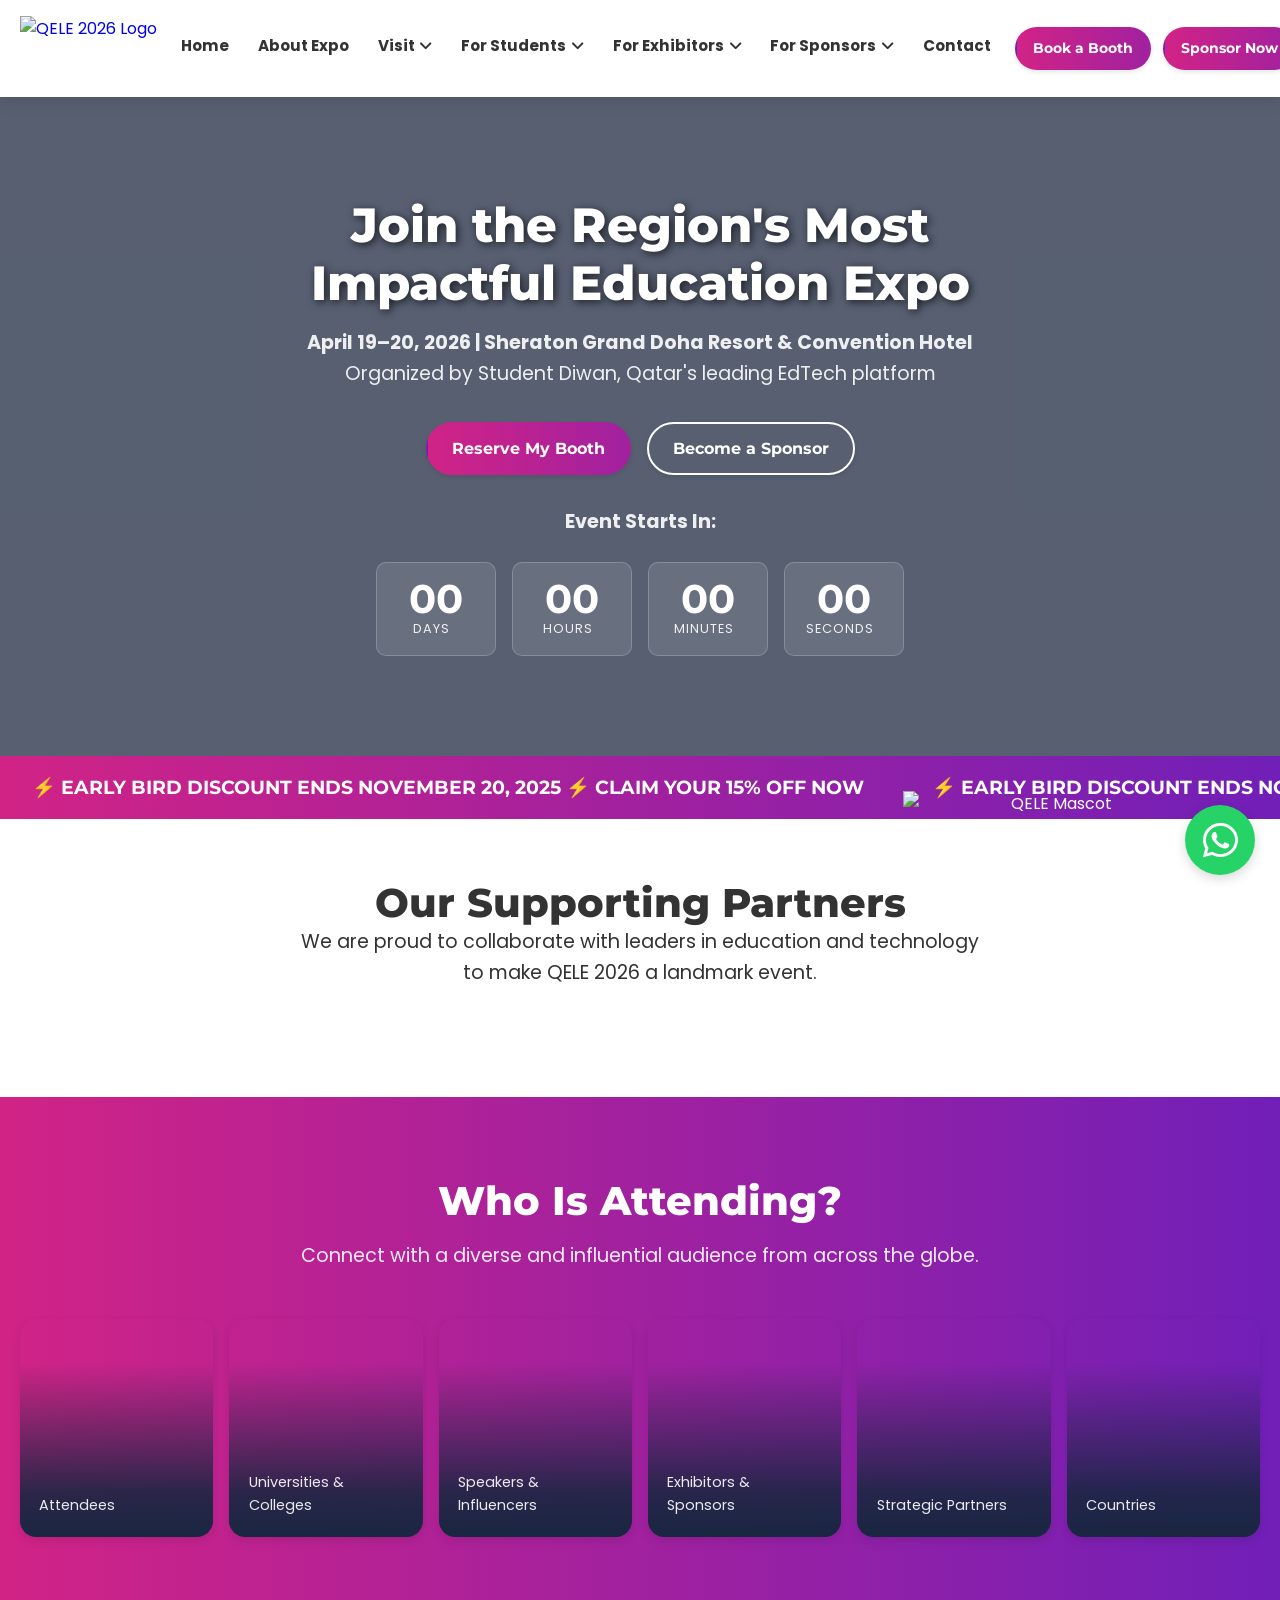
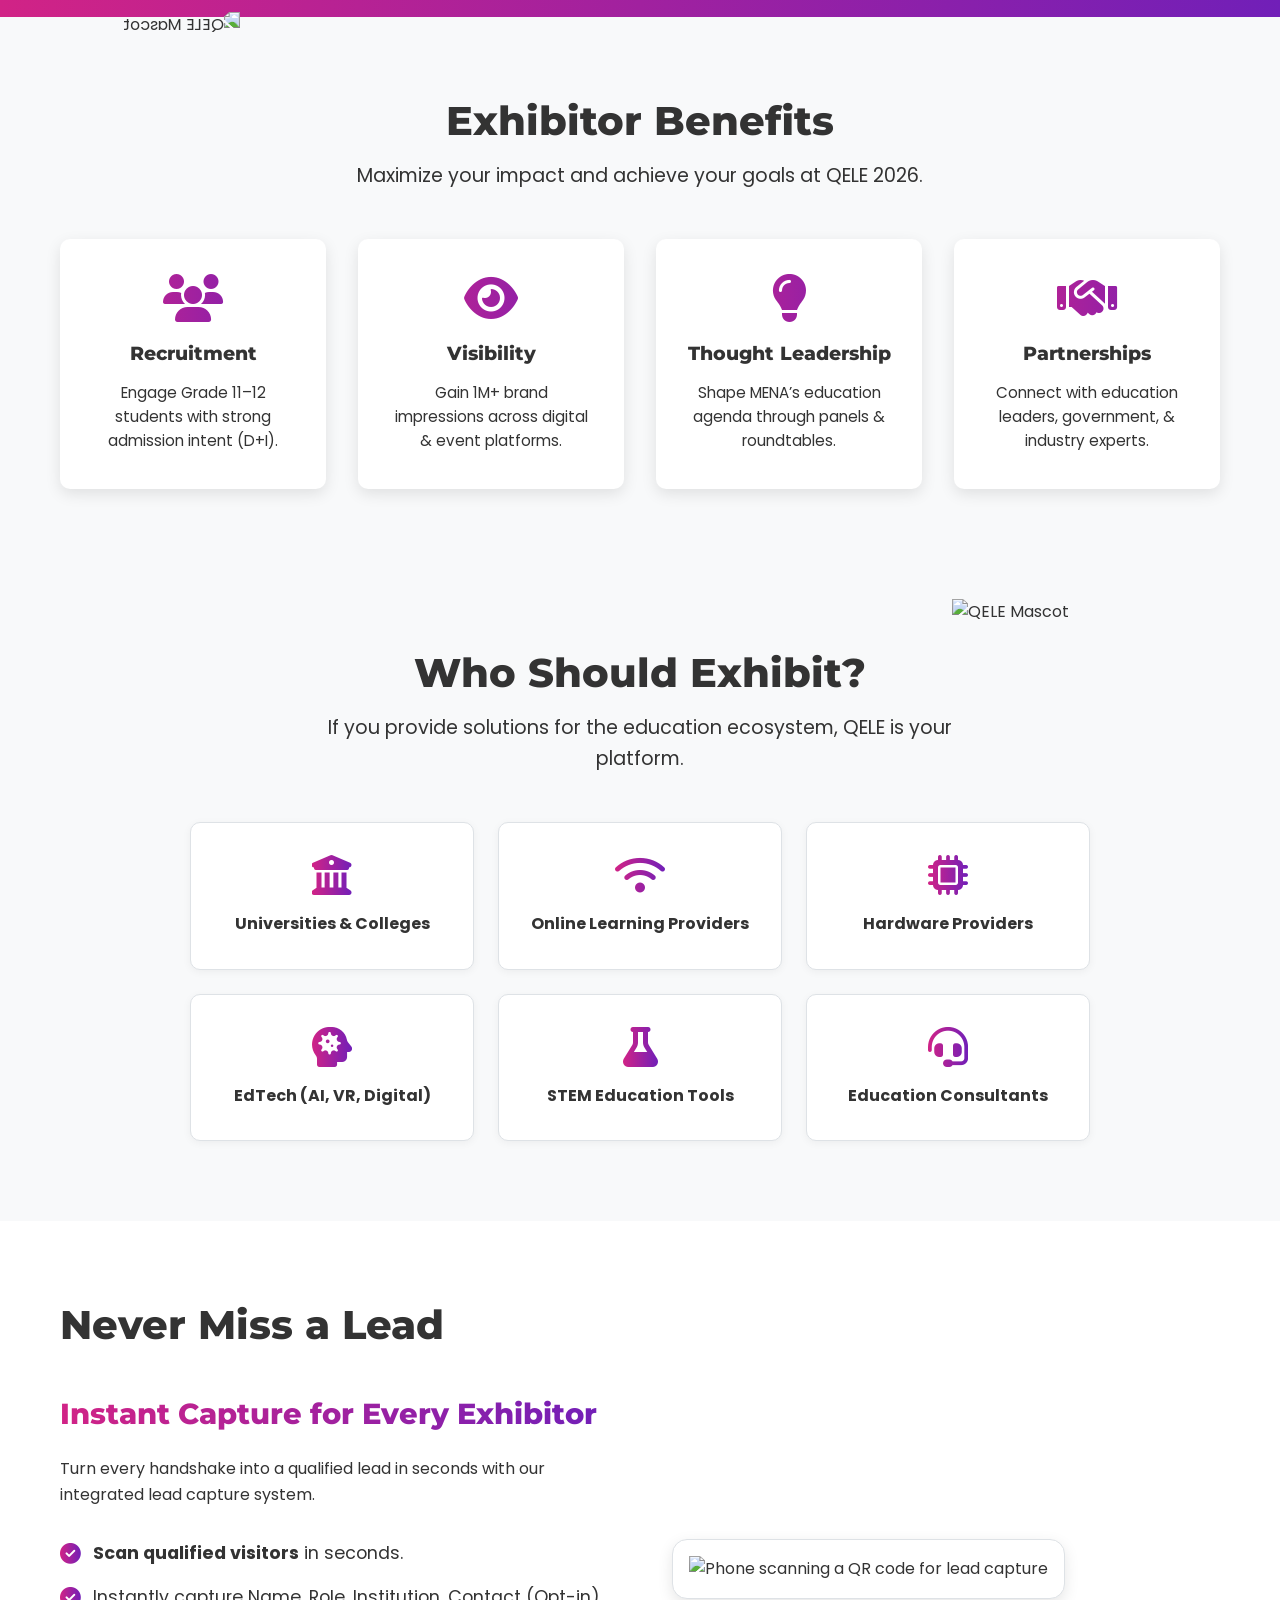
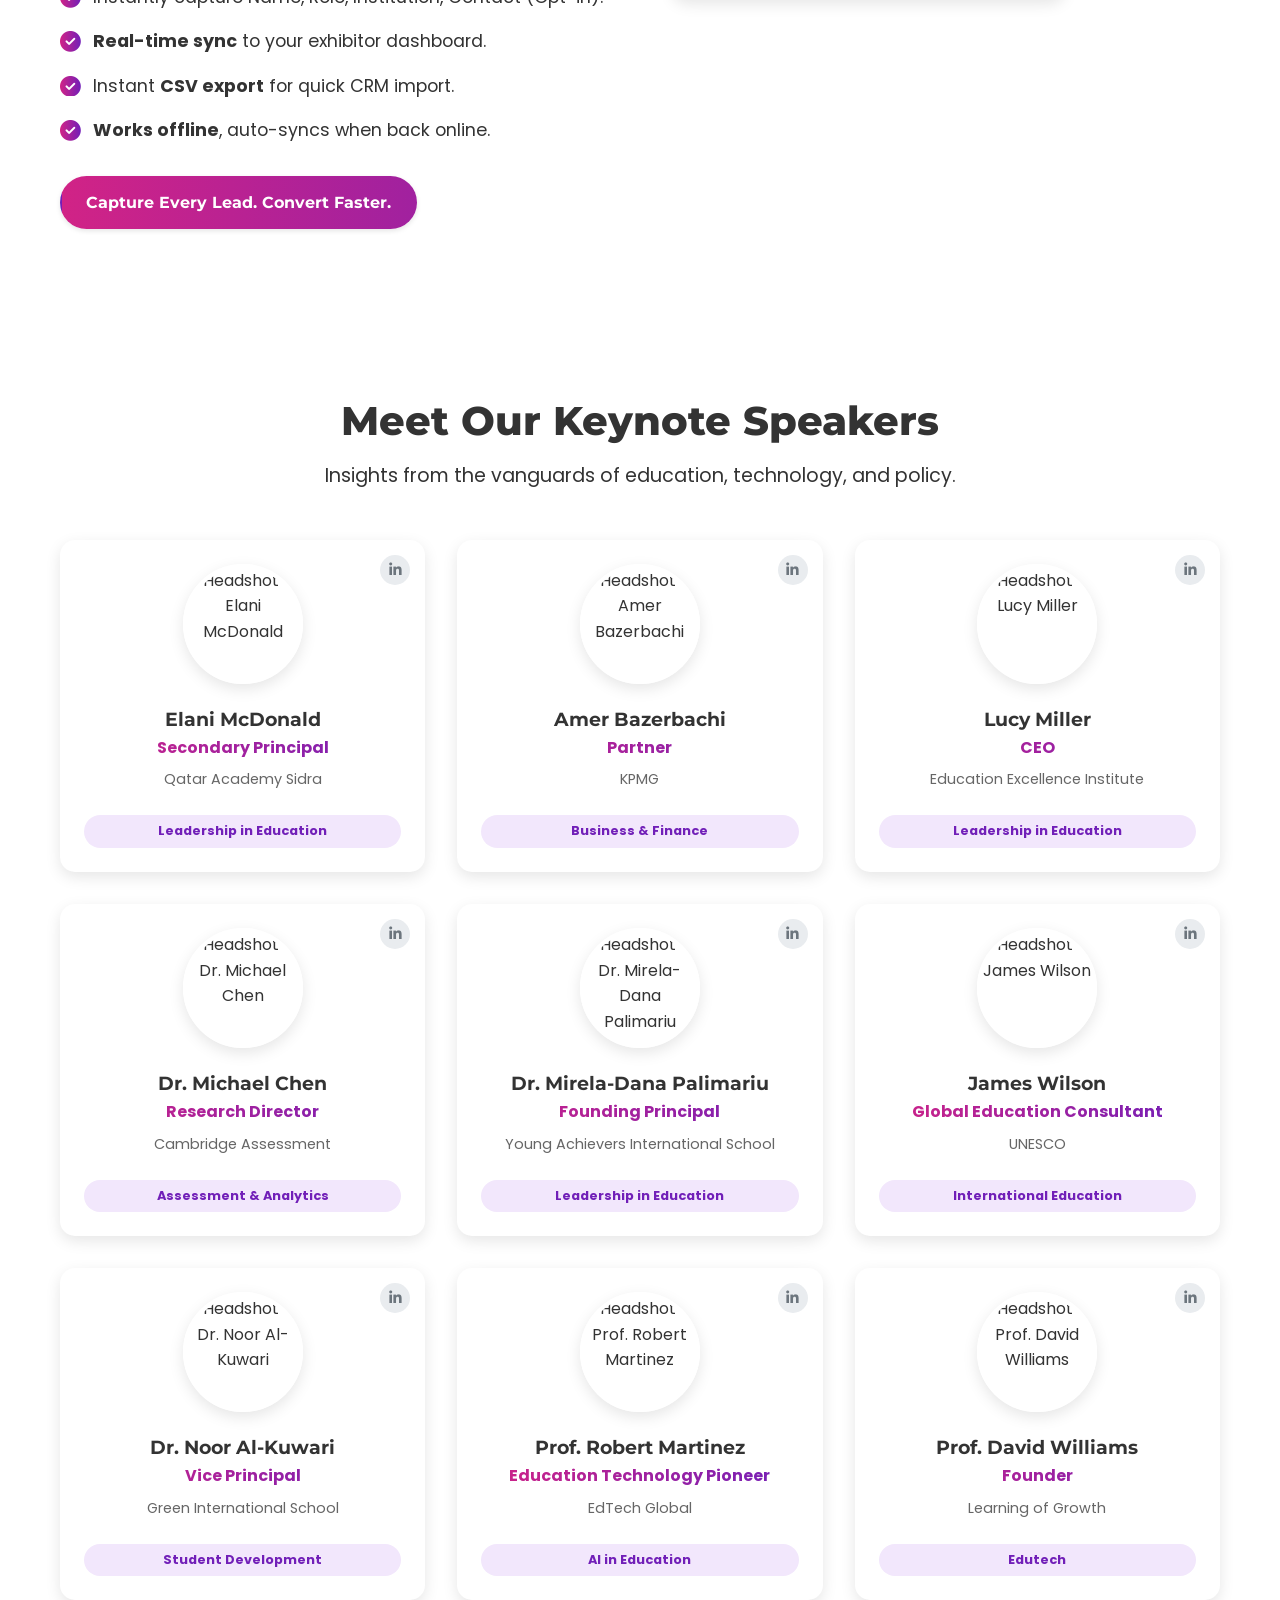
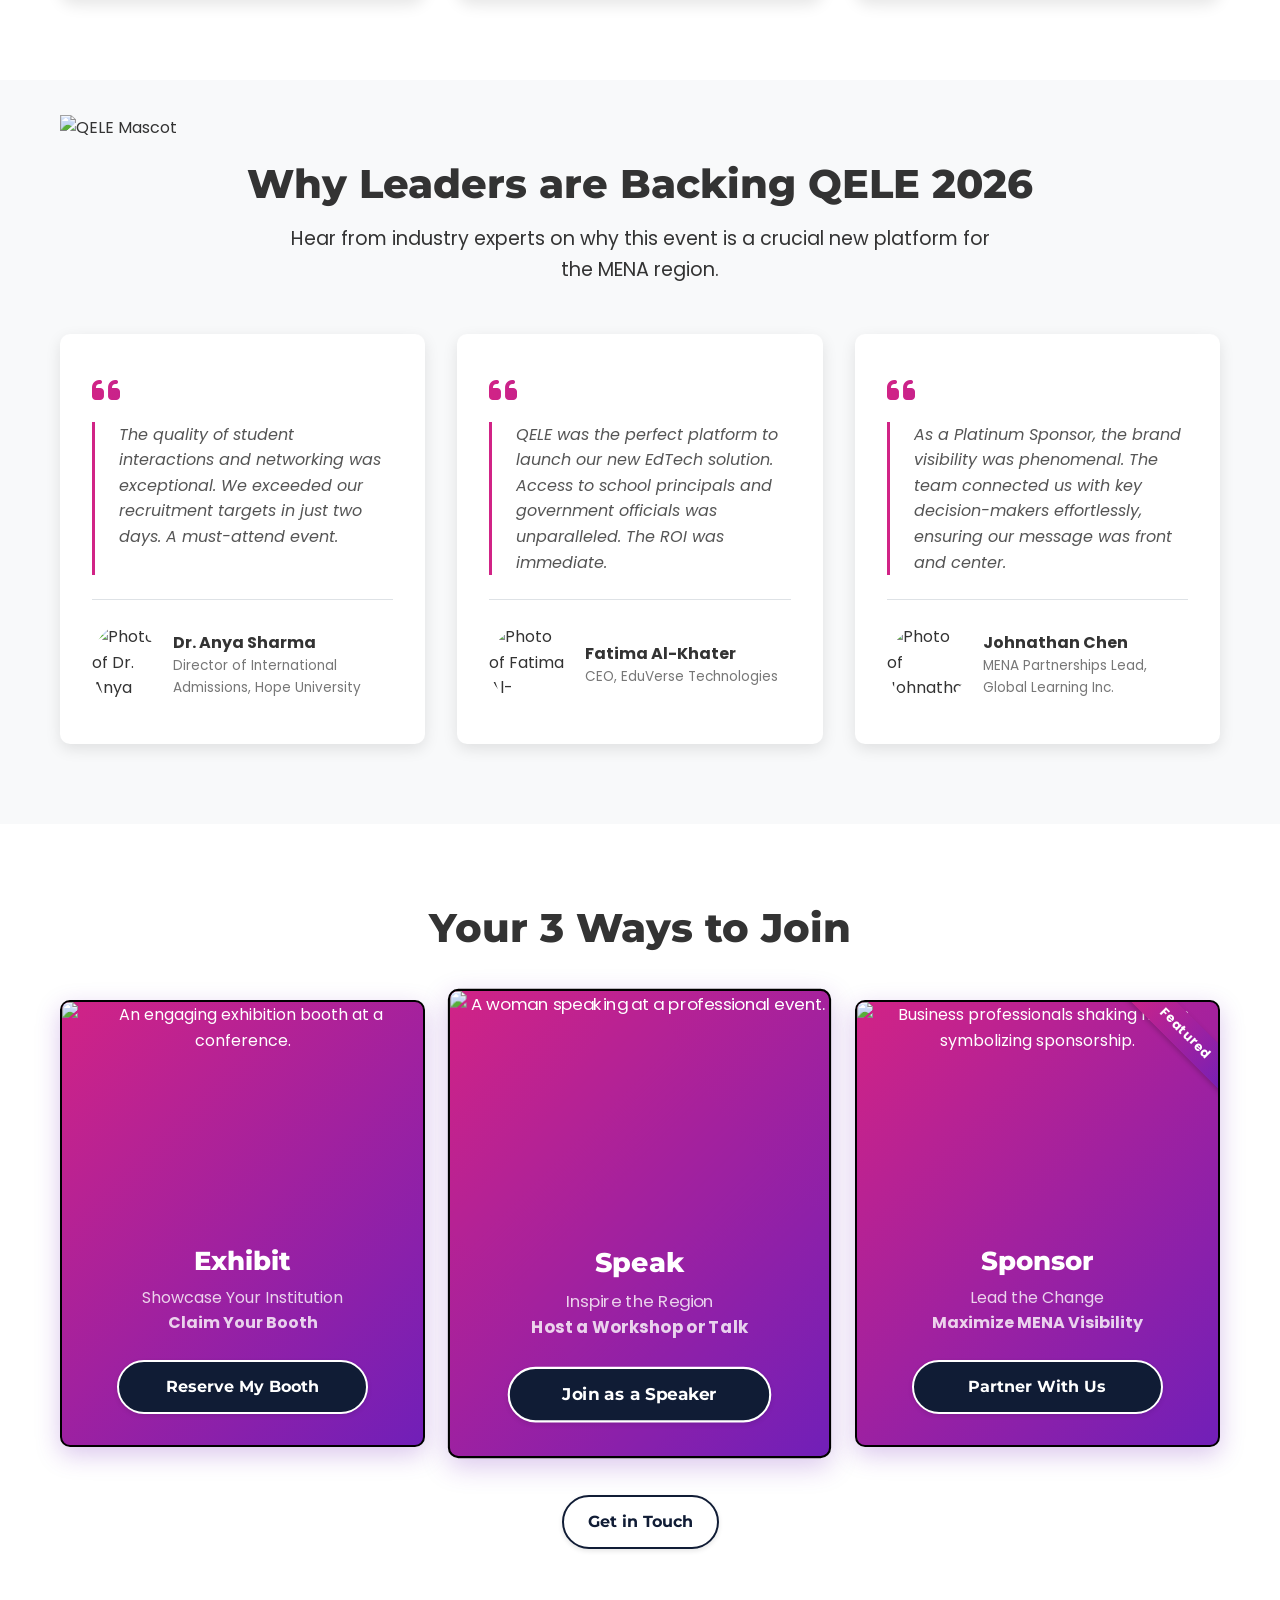
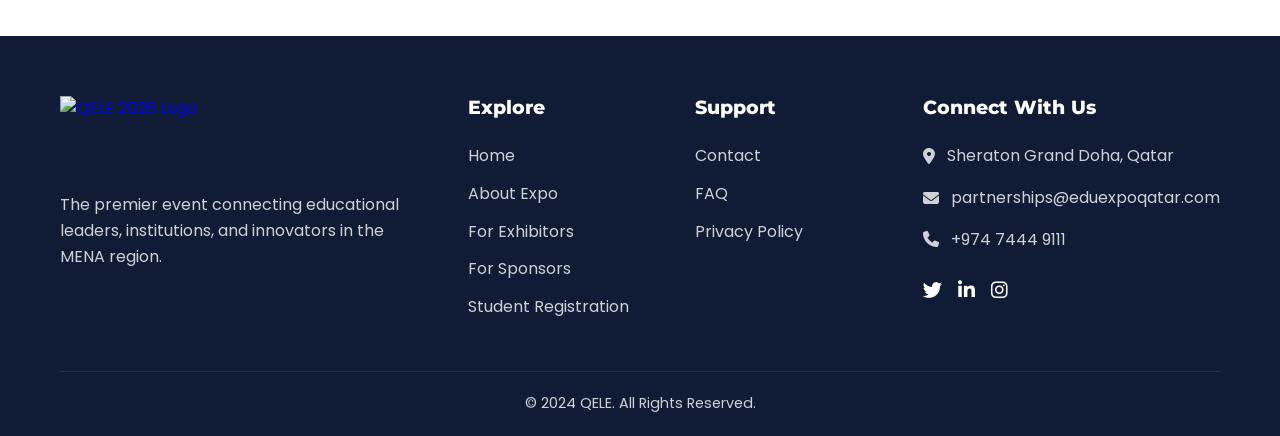
==== index.html @ 3619d7ea "ok" ====
<!DOCTYPE html>
<html lang="en">
<head>
    <meta charset="UTF-8">
    <meta name="viewport" content="width=device-width, initial-scale=1.0">
    <title>QATAR EDUCATION LEADERSHIP EXPO 2026</title>
    <link rel="stylesheet" href="index.css">
    <link rel="preconnect" href="https://fonts.googleapis.com">
    <link rel="preconnect" href="https://fonts.gstatic.com" crossorigin>
    <link href="https://fonts.googleapis.com/css2?family=Montserrat:wght@400;700;800&family=Poppins:wght@400;700&display=swap" rel="stylesheet">
    <link rel="stylesheet" href="https://cdnjs.cloudflare.com/ajax/libs/font-awesome/6.5.2/css/all.min.css">
</head>
<body>

    <header class="main-header" id="main-header">
        <div class="container">
            <a href="index.html" class="logo"><img src="https://res.cloudinary.com/dj3vhocuf/image/upload/v1761210698/logo500x250_i8opbv.png" alt="QELE 2026 Logo"></a>
            <button class="nav-toggle" aria-controls="main-nav" aria-expanded="false" aria-label="Toggle navigation">
                <span class="hamburger-box">
                    <span class="hamburger-inner"></span>
                </span>
            </button>
            <nav id="main-nav">
                 <ul>
                    <li><a href="index.html" class="nav-link">Home</a></li>
                    <li><a href="about.html" class="nav-link">About Expo</a></li>
                    <li class="has-dropdown">
                        <a href="#" class="nav-link">Visit <i class="fas fa-angle-down"></i></a>
                        <ul class="dropdown-menu">
                            <li><a href="why-attend.html">Why Attend</a></li>
                            <li><a href="plan-your-trip.html">Plan Your Trip</a></li>
                            <li><a href="school-group-registration.html">School Group Registration</a></li>
                            <li><a href="workshops.html">Agenda</a></li>
                        </ul>
                    </li>
                    <li class="has-dropdown">
                        <a href="#" class="nav-link">For Students <i class="fas fa-angle-down"></i></a>
                        <ul class="dropdown-menu">
                            <li><a href="student-registration.html">Student Registration</a></li>
                            <li><a href="career-counselling.html">Career Counselling</a></li>
                            <li><a href="qatar-expo-hackathon.html">Hackathon 2026</a></li>
                        </ul>
                    </li>
                    <li class="has-dropdown">
                        <a href="why-exhibit.html" class="nav-link">For Exhibitors <i class="fas fa-angle-down"></i></a>
                         <ul class="dropdown-menu">
                            <li><a href="why-exhibit.html">Why Exhibit</a></li>
                            <li><a href="booth-features.html">Booth Features</a></li>
                             <li><a href="booth-registration.html">Book Your Booth</a></li>
                        </ul>
                    </li>
                    <li class="has-dropdown">
                        <a href="sponsorship-tiers.html" class="nav-link">For Sponsors <i class="fas fa-angle-down"></i></a>
                         <ul class="dropdown-menu">
                            <li><a href="sponsorship-tiers.html">Sponsorship Tiers</a></li>
                            <li><a href="brand-exposure.html">Brand Exposure</a></li>
                            <li><a href="sponsorship-registration.html">Become a Sponsor</a></li>
                        </ul>
                    </li>
                    <li><a href="contact.html" class="nav-link">Contact</a></li>
                </ul>
            </nav>
            <div class="header-ctas">
                <a href="booth-registration.html" class="btn btn-primary btn-sm">Book a Booth</a>
                <a href="sponsorship-registration.html" class="btn btn-primary btn-sm">Sponsor Now</a>
            </div>
        </div>
    </header>

    <main>
        <!-- 1. HERO SECTION -->
        <section id="hero">
            <video autoplay loop muted playsinline id="hero-video" aria-hidden="true">
                <source src="https://videos.pexels.com/video-files/3209828/3209828-hd_1920_1080_25fps.mp4" type="video/mp4">
                Your browser does not support the video tag.
            </video>
            <div class="container hero-content">
                <div class="hero-text">
                    <h1>Join the Region's Most Impactful Education Expo</h1>
                    <p>
                        <strong>April 19–20, 2026 | Sheraton Grand Doha Resort & Convention Hotel</strong>
                        <br>
                        Organized by Student Diwan, Qatar's leading EdTech platform
                    </p>
                    <div class="cta-group">
                        <a href="booth-registration.html" id="hero-cta-booth" class="btn btn-primary">Reserve My Booth</a>
                        <a href="sponsorship-registration.html" id="hero-cta-sponsor" class="btn btn-outline-light">Become a Sponsor</a>
                    </div>
                    <div class="urgency-trigger">
                        <p><strong>Event Starts In:</strong></p>
                    </div>
                     <div id="countdown-timer">
                        <div class="timer-unit">
                            <span id="days">00</span>
                            <p>Days</p>
                        </div>
                        <div class="timer-unit">
                            <span id="hours">00</span>
                            <p>Hours</p>
                        </div>
                        <div class="timer-unit">
                            <span id="minutes">00</span>
                            <p>Minutes</p>
                        </div>
                        <div class="timer-unit">
                            <span id="seconds">00</span>
                            <p>Seconds</p>
                        </div>
                    </div>
                </div>
            </div>
            <img src="https://res.cloudinary.com/dj3vhocuf/image/upload/v1762076632/Untitled_design_-_2025-11-02T150232.925_lhutvk.png" alt="QELE Mascot" class="hero-mascot">
        </section>
        
        <!-- Scrolling Banner -->
        <div class="scrolling-banner">
            <div class="scrolling-text">
                <span>⚡️ EARLY BIRD DISCOUNT ENDS NOVEMBER 20, 2025 ⚡️ CLAIM YOUR 15% OFF NOW</span>
                <span>⚡️ EARLY BIRD DISCOUNT ENDS NOVEMBER 20, 2025 ⚡️ CLAIM YOUR 15% OFF NOW</span>
            </div>
        </div>

        <!-- NEW: PARTNERS SECTION -->
        <section id="home-partners">
             <div class="container">
                <h2>Our Supporting Partners</h2>
                <p class="subtitle">We are proud to collaborate with leaders in education and technology to make QELE 2026 a landmark event.</p>
                <div class="logo-grid" id="home-partners-grid">
                    <!-- Partner logos will be injected here by JS -->
                </div>
            </div>
        </section>

        <!-- 5. WHO IS ATTENDING / IMPACT STATS -->
        <section id="who-is-attending">
            <div class="container">
                 <h2>Who Is Attending?</h2>
                 <p class="subtitle">Connect with a diverse and influential audience from across the globe.</p>
                 <div class="impact-grid">
                    <div class="impact-card" style="background-image: url('https://videocdn.cdnpk.net/videos/5f8beff3-1cb8-55fb-bca5-a19842ee5732/horizontal/thumbnails/large.jpg?semt=ais_hybrid&item_id=5975490&w=740&q=80');">
                        <p class="impact-number" data-target="4000">4,000+</p>
                        <p class="impact-label">Attendees</p>
                    </div>
                    <div class="impact-card" style="background-image: url('https://media.istockphoto.com/id/1456749194/photo/college-students-arriving-for-night-school.jpg?s=612x612&w=0&k=20&c=qz7RMdg4cgioWYuKIQ0r4iZ7itIbTrhORTcr-y0K2Rk=');">
                        <p class="impact-number" data-target="80">80+</p>
                        <p class="impact-label">Universities & Colleges</p>
                    </div>
                    <div class="impact-card" style="background-image: url('https://t4.ftcdn.net/jpg/07/24/89/93/360_F_724899349_I8rQyUg2oNXxVoW9JfJCbvQugfgq6oNT.jpg');">
                        <p class="impact-number" data-target="120">120+</p>
                        <p class="impact-label">Speakers & Influencers</p>
                    </div>
                    <div class="impact-card" style="background-image: url('https://res.cloudinary.com/dj3vhocuf/image/upload/v1762202914/Gemini_Generated_Image_4lqjb4lqjb4lqjb4_nbsngr.png');">
                        <p class="impact-number" data-target="80">80+</p>
                        <p class="impact-label">Exhibitors & Sponsors</p>
                    </div>
                    <div class="impact-card" style="background-image: url('https://t4.ftcdn.net/jpg/17/42/81/93/360_F_1742819312_E5rAj7h7egH6287jx6LVGMHiQYmiZzWX.jpg');">
                        <p class="impact-number" data-target="50">20+</p>
                        <p class="impact-label">Strategic Partners</p>
                    </div>
                    <div class="impact-card" style="background-image: url('https://res.cloudinary.com/dj3vhocuf/image/upload/v1762204839/ChatGPT_Image_Nov_4_2025_02_50_20_AM_tvqb7k.png');">
                        <p class="impact-number" data-target="60">60+</p>
                        <p class="impact-label">Countries</p>
                    </div>
                 </div>
            </div>
        </section>

        <!-- EXHIBITOR BENEFITS SECTION (NEW) -->
        <section id="exhibitor-benefits" class="bg-surface section-angled-top">
            <div class="container">
                <img src="https://res.cloudinary.com/dj3vhocuf/image/upload/v1762076630/owl-vr_mev0of.png" alt="QELE Mascot" class="benefits-mascot">
                 <h2>Exhibitor Benefits</h2>
                 <p class="subtitle">Maximize your impact and achieve your goals at QELE 2026.</p>
                 <div class="benefits-grid">
                    <div class="benefit-card">
                        <i class="fas fa-users"></i>
                        <h3>Recruitment</h3>
                        <p>Engage Grade 11–12 students with strong admission intent (D+I).</p>
                    </div>
                     <div class="benefit-card">
                        <i class="fas fa-eye"></i>
                        <h3>Visibility</h3>
                        <p>Gain 1M+ brand impressions across digital & event platforms.</p>
                    </div>
                     <div class="benefit-card">
                        <i class="fas fa-lightbulb"></i>
                        <h3>Thought Leadership</h3>
                        <p>Shape MENA’s education agenda through panels & roundtables.</p>
                    </div>
                     <div class="benefit-card">
                        <i class="fas fa-handshake"></i>
                        <h3>Partnerships</h3>
                        <p>Connect with education leaders, government, & industry experts.</p>
                    </div>
                 </div>
            </div>
        </section>

        <!-- WHO SHOULD EXHIBIT SECTION (NEW) -->
        <section id="who-should-exhibit" class="bg-surface">
            <div class="container">
                <h2>Who Should Exhibit?</h2>
                <p class="subtitle">If you provide solutions for the education ecosystem, QELE is your platform.</p>
                <img src="https://res.cloudinary.com/dj3vhocuf/image/upload/v1762076631/owl-experience_wn76zs.png" alt="QELE Mascot" class="exhibit-mascot">
                <div class="exhibitor-types-grid">
                    <div class="exhibitor-type-card">
                        <i class="fas fa-university"></i>
                        <p>Universities & Colleges</p>
                    </div>
                    <div class="exhibitor-type-card">
                        <i class="fas fa-wifi"></i>
                        <p>Online Learning Providers</p>
                    </div>
                    <div class="exhibitor-type-card">
                        <i class="fas fa-microchip"></i>
                        <p>Hardware Providers</p>
                    </div>
                    <div class="exhibitor-type-card">
                        <i class="fas fa-head-side-virus"></i>
                        <p>EdTech (AI, VR, Digital)</p>
                    </div>
                    <div class="exhibitor-type-card">
                        <i class="fas fa-flask"></i>
                        <p>STEM Education Tools</p>
                    </div>
                    <div class="exhibitor-type-card">
                        <i class="fas fa-headset"></i>
                        <p>Education Consultants</p>
                    </div>
                </div>
            </div>
        </section>

        <!-- NEVER MISS A LEAD SECTION (NEW) -->
        <section id="lead-capture">
            <div class="container">
                <div class="lead-capture-grid">
                    <div class="lead-capture-text">
                        <h2>Never Miss a Lead</h2>
                        <h3>Instant Capture for Every Exhibitor</h3>
                        <p>Turn every handshake into a qualified lead in seconds with our integrated lead capture system.</p>
                        <ul class="lead-capture-features">
                            <li><i class="fas fa-check-circle"></i><span><strong>Scan qualified visitors</strong> in seconds.</span></li>
                            <li><i class="fas fa-check-circle"></i><span>Instantly capture Name, Role, Institution, Contact (Opt-in).</span></li>
                            <li><i class="fas fa-check-circle"></i><span><strong>Real-time sync</strong> to your exhibitor dashboard.</span></li>
                            <li><i class="fas fa-check-circle"></i><span>Instant <strong>CSV export</strong> for quick CRM import.</span></li>
                            <li><i class="fas fa-check-circle"></i><span><strong>Works offline</strong>, auto-syncs when back online.</span></li>
                        </ul>
                        <a href="booth-registration.html" class="btn btn-primary">Capture Every Lead. Convert Faster.</a>
                    </div>
                    <div class="lead-capture-image">
                        <img src="https://cdn0030.qrcodechimp.com/blog/wp-content/uploads/2025/05/Badge-scanning.png" alt="Phone scanning a QR code for lead capture">
                    </div>
                </div>
            </div>
        </section>

        <!-- KEYNOTE SPEAKERS SECTION -->
        <section id="keynote-speakers">
            <div class="container">
                <h2>Meet Our Keynote Speakers</h2>
                <p class="subtitle">Insights from the vanguards of education, technology, and policy.</p>
                <div class="speakers-grid">
                    <!-- Speaker 1 -->
                    <div class="speaker-card">
                        <a href="https://www.linkedin.com/in/elani-mcdonald-59b22a29/" class="speaker-linkedin" aria-label="Elani McDonald's LinkedIn profile" target="_blank"><i class="fab fa-linkedin-in"></i></a>
                        <img src="https://res.cloudinary.com/dj3vhocuf/image/upload/v1761476344/Untitled_design_-_2025-10-26T162827.845_xws5xw.png" alt="Headshot of Elani McDonald" class="speaker-photo">
                        <div class="speaker-info">
                            <h4>Elani McDonald</h4>
                            <p class="speaker-title">Secondary Principal</p>
                            <p class="speaker-org">Qatar Academy Sidra</p>
                        </div>
                        <span class="speaker-tag">Leadership in Education</span>
                    </div>
                    <!-- Speaker 2 -->
                    <div class="speaker-card">
                        <a href="https://www.linkedin.com/in/amer-bazerbachi/" class="speaker-linkedin" aria-label="Amer Bazerbachi's LinkedIn profile" target="_blank"><i class="fab fa-linkedin-in"></i></a>
                        <img src="https://res.cloudinary.com/dj3vhocuf/image/upload/v1761477009/Untitled_design_-_2025-10-26T163955.545_ufmkhs.png" alt="Headshot of Amer Bazerbachi" class="speaker-photo">
                        <div class="speaker-info">
                            <h4>Amer Bazerbachi</h4>
                            <p class="speaker-title">Partner</p>
                            <p class="speaker-org">KPMG</p>
                        </div>
                        <span class="speaker-tag">Business & Finance</span>
                    </div>
                    <!-- Speaker 3 -->
                    <div class="speaker-card">
                        <a href="#" class="speaker-linkedin" aria-label="Lucy Miller's LinkedIn profile" target="_blank"><i class="fab fa-linkedin-in"></i></a>
                        <img src="https://images.pexels.com/photos/1181690/pexels-photo-1181690.jpeg?auto=compress&cs=tinysrgb&w=300" alt="Headshot of Lucy Miller" class="speaker-photo">
                        <div class="speaker-info">
                            <h4>Lucy Miller</h4>
                            <p class="speaker-title">CEO</p>
                            <p class="speaker-org">Education Excellence Institute</p>
                        </div>
                        <span class="speaker-tag">Leadership in Education</span>
                    </div>
                    <!-- Speaker 4 -->
                    <div class="speaker-card">
                        <a href="#" class="speaker-linkedin" aria-label="Dr. Michael Chen's LinkedIn profile" target="_blank"><i class="fab fa-linkedin-in"></i></a>
                        <img src="https://images.pexels.com/photos/2379004/pexels-photo-2379004.jpeg?auto=compress&cs=tinysrgb&w=300" alt="Headshot of Dr. Michael Chen" class="speaker-photo">
                        <div class="speaker-info">
                            <h4>Dr. Michael Chen</h4>
                            <p class="speaker-title">Research Director</p>
                            <p class="speaker-org">Cambridge Assessment</p>
                        </div>
                        <span class="speaker-tag">Assessment & Analytics</span>
                    </div>
                    <!-- Speaker 5 -->
                    <div class="speaker-card">
                        <a href="https://www.linkedin.com/in/dr-mirela-dana-palimariu-phd-86132b4a/" class="speaker-linkedin" aria-label="Dr. Mirela-Dana Palimariu's LinkedIn profile" target="_blank"><i class="fab fa-linkedin-in"></i></a>
                        <img src="https://res.cloudinary.com/dj3vhocuf/image/upload/v1761476343/Untitled_design_-_2025-10-26T162847.853_geyb8t.png" alt="Headshot of Dr. Mirela-Dana Palimariu" class="speaker-photo">
                        <div class="speaker-info">
                            <h4>Dr. Mirela-Dana Palimariu</h4>
                            <p class="speaker-title">Founding Principal</p>
                            <p class="speaker-org">Young Achievers International School</p>
                        </div>
                        <span class="speaker-tag">Leadership in Education</span>
                    </div>
                    <!-- Speaker 6 -->
                    <div class="speaker-card">
                        <a href="#" class="speaker-linkedin" aria-label="James Wilson's LinkedIn profile" target="_blank"><i class="fab fa-linkedin-in"></i></a>
                        <img src="https://images.pexels.com/photos/91227/pexels-photo-91227.jpeg?auto=compress&cs=tinysrgb&w=300" alt="Headshot of James Wilson" class="speaker-photo">
                        <div class="speaker-info">
                            <h4>James Wilson</h4>
                            <p class="speaker-title">Global Education Consultant</p>
                            <p class="speaker-org">UNESCO</p>
                        </div>
                        <span class="speaker-tag">International Education</span>
                    </div>
                    <!-- Speaker 7 -->
                    <div class="speaker-card">
                        <a href="#" class="speaker-linkedin" aria-label="Dr. Noor Al-Kuwari's LinkedIn profile" target="_blank"><i class="fab fa-linkedin-in"></i></a>
                        <img src="https://images.pexels.com/photos/1181686/pexels-photo-1181686.jpeg?auto=compress&cs=tinysrgb&w=300" alt="Headshot of Dr. Noor Al-Kuwari" class="speaker-photo">
                        <div class="speaker-info">
                            <h4>Dr. Noor Al-Kuwari</h4>
                            <p class="speaker-title">Vice Principal</p>
                            <p class="speaker-org">Green International School</p>
                        </div>
                        <span class="speaker-tag">Student Development</span>
                    </div>
                    <!-- Speaker 8 -->
                    <div class="speaker-card">
                        <a href="#" class="speaker-linkedin" aria-label="Prof. Robert Martinez's LinkedIn profile" target="_blank"><i class="fab fa-linkedin-in"></i></a>
                        <img src="https://res.cloudinary.com/dj3vhocuf/image/upload/v1761482787/Untitled_design_-_2025-10-26T181620.790_shapre.png" alt="Headshot of Prof. Robert Martinez" class="speaker-photo">
                        <div class="speaker-info">
                            <h4>Prof. Robert Martinez</h4>
                            <p class="speaker-title">Education Technology Pioneer</p>
                            <p class="speaker-org">EdTech Global</p>
                        </div>
                        <span class="speaker-tag">AI in Education</span>
                    </div>
                    <!-- Speaker 9 -->
                    <div class="speaker-card">
                        <a href="#" class="speaker-linkedin" aria-label="Prof. David Williams's LinkedIn profile" target="_blank"><i class="fab fa-linkedin-in"></i></a>
                        <img src="https://images.pexels.com/photos/220453/pexels-photo-220453.jpeg?auto=compress&cs=tinysrgb&w=300" alt="Headshot of Prof. David Williams" class="speaker-photo">
                        <div class="speaker-info">
                            <h4>Prof. David Williams</h4>
                            <p class="speaker-title">Founder</p>
                            <p class="speaker-org">Learning of Growth</p>
                        </div>
                        <span class="speaker-tag">Edutech</span>
                    </div>
                </div>
            </div>
        </section>
        
        <!-- 7. TESTIMONIALS -->
        <section id="testimonials" class="bg-surface">
            <div class="container">
                <img src="https://res.cloudinary.com/dj3vhocuf/image/upload/v1762076631/owl-tech.2_qxwqmx.png" alt="QELE Mascot" class="testimonials-mascot">
                <h2>Why Leaders are Backing QELE 2026</h2>
                <p class="subtitle">Hear from industry experts on why this event is a crucial new platform for the MENA region.</p>
                <div class="testimonials-grid">
                    <div class="testimonial-card">
                        <i class="fas fa-quote-left"></i>
                        <blockquote>The quality of student interactions and networking was exceptional. We exceeded our recruitment targets in just two days. A must-attend event.</blockquote>
                        <div class="testimonial-author">
                            <img src="https://res.cloudinary.com/dj3vhocuf/image/upload/v1761483428/Untitled_design_-_2025-10-26T182537.107_wd59hw.png" alt="Photo of Dr. Anya Sharma.">
                            <div>
                                <strong>Dr. Anya Sharma</strong>
                                <span>Director of International Admissions, Hope University</span>
                            </div>
                        </div>
                    </div>
                     <div class="testimonial-card">
                        <i class="fas fa-quote-left"></i>
                        <blockquote>QELE was the perfect platform to launch our new EdTech solution. Access to school principals and government officials was unparalleled. The ROI was immediate.</blockquote>
                        <div class="testimonial-author">
                            <img src="https://res.cloudinary.com/dj3vhocuf/image/upload/v1761480348/Untitled_design_-_2025-10-26T173334.694_svfkm0.png" alt="Photo of Fatima Al-Khater.">
                            <div>
                                <strong>Fatima Al-Khater</strong>
                                <span>CEO, EduVerse Technologies</span>
                            </div>
                        </div>
                    </div>
                     <div class="testimonial-card">
                        <i class="fas fa-quote-left"></i>
                        <blockquote>As a Platinum Sponsor, the brand visibility was phenomenal. The team connected us with key decision-makers effortlessly, ensuring our message was front and center.</blockquote>
                        <div class="testimonial-author">
                            <img src="https://res.cloudinary.com/dj3vhocuf/image/upload/v1761482517/Untitled_design_-_2025-10-26T180850.122_oexvwa.png" alt="Photo of Johnathan Chen.">
                            <div>
                                <strong>Johnathan Chen</strong>
                                <span>MENA Partnerships Lead, Global Learning Inc.</span>
                            </div>
                        </div>
                    </div>
                </div>
            </div>
        </section>

        <!-- 10. THREE WAYS TO JOIN -->
        <section id="three-ways-to-join">
            <div class="container">
                <h2>Your 3 Ways to Join</h2>
                <div class="ways-to-join-grid">
                    <!-- Card 1: Exhibit -->
                    <div class="way-card way-card--sponsor">
                        <img src="https://t3.ftcdn.net/jpg/07/25/63/04/360_F_725630470_h0O1vqcxYI69UaYYy3rbiSOcTUI1K3FA.jpg" alt="An engaging exhibition booth at a conference.">
                        <div class="way-card-content">
                            <h3>Exhibit</h3>
                            <p>Showcase Your Institution<br><strong>Claim Your Booth</strong></p>
                            <div class="way-card-cta">
                                <a href="booth-registration.html" class="btn btn-outline-light">Reserve My Booth</a>
                            </div>
                        </div>
                    </div>
                    <!-- Card 2: Speak (Highlighted) -->
                    <div class="way-card way-card--speak way-card--sponsor">
                        <img src="https://www.shutterstock.com/shutterstock/videos/3501871025/thumb/12.jpg?ip=x480" alt="A woman speaking at a professional event.">
                        <div class="way-card-content">
                            <h3>Speak</h3>
                            <p>Inspire the Region<br><strong>Host a Workshop or Talk</strong></p>
                             <div class="way-card-cta">
                                <a href="speaker-registration.html" class="btn btn-outline-light">Join as a Speaker</a>
                            </div>
                        </div>
                    </div>
                    <!-- Card 3: Sponsor (Premium) -->
                    <div class="way-card way-card--sponsor">
                        <div class="way-card-badge">Featured</div>
                        <img src="https://res.cloudinary.com/dj3vhocuf/image/upload/v1761388536/Gemini_Generated_Image_kj51j7kj51j7kj51_w44mge.png" alt="Business professionals shaking hands, symbolizing sponsorship.">
                        <div class="way-card-content">
                            <h3>Sponsor</h3>
                            <p>Lead the Change<br><strong>Maximize MENA Visibility</strong></p>
                             <div class="way-card-cta">
                                <a href="sponsorship-registration.html" class="btn btn-primary">Partner With Us</a>
                            </div>
                        </div>
                    </div>
                </div>
                 <div class="section-cta">
                    <a href="contact.html" class="btn btn-outline-dark">Get in Touch</a>
                </div>
            </div>
        </section>
    </main>
    
    <footer class="main-footer">
        <div class="container">
            <div class="footer-grid">
                <div class="footer-col">
                    <a href="index.html" class="logo"><img src="https://res.cloudinary.com/dj3vhocuf/image/upload/v1761223357/logo-white_1_pqcaph.png" alt="QELE 2026 Logo"></a>
                    <p>The premier event connecting educational leaders, institutions, and innovators in the MENA region.</p>
                </div>
                <div class="footer-col">
                    <h3>Explore</h3>
                    <ul class="footer-links">
                        <li><a href="index.html">Home</a></li>
                        <li><a href="about.html">About Expo</a></li>
                        <li><a href="why-exhibit.html">For Exhibitors</a></li>
                        <li><a href="sponsorship-tiers.html">For Sponsors</a></li>
                        <li><a href="student-registration.html">Student Registration</a></li>
                    </ul>
                </div>
                 <div class="footer-col">
                    <h3>Support</h3>
                    <ul class="footer-links">
                        <li><a href="contact.html">Contact</a></li>
                        <li><a href="faq.html">FAQ</a></li>
                        <li><a href="privacy.html">Privacy Policy</a></li>
                    </ul>
                </div>
                <div class="footer-col">
                    <h3>Connect With Us</h3>
                    <ul class="footer-contact-info">
                        <li>
                            <i class="fas fa-map-marker-alt"></i>
                            <span>Sheraton Grand Doha, Qatar</span>
                        </li>
                        <li>
                            <i class="fas fa-envelope"></i>
                            <a href="mailto:partnerships@eduexpoqatar.com">partnerships@eduexpoqatar.com</a>
                        </li>
                        <li>
                            <i class="fas fa-phone"></i>
                            <a href="tel:+97474449111">+974 7444 9111</a>
                        </li>
                    </ul>
                    <div class="social-links">
                        <a href="https://twitter.com/qatarexpo2026" target="_blank" aria-label="Twitter"><i class="fab fa-twitter"></i></a>
                        <a href="https://linkedin.com/company/qatarexpo2026" target="_blank" aria-label="LinkedIn"><i class="fab fa-linkedin-in"></i></a>
                        <a href="https://instagram.com/qatarexpo2026" target="_blank" aria-label="Instagram"><i class="fab fa-instagram"></i></a>
                    </div>
                </div>
            </div>
            <div class="footer-bottom">
                <p>&copy; 2024 QELE. All Rights Reserved.</p>
            </div>
        </div>
    </footer>

    <!-- WhatsApp Chat -->
    <a href="https://wa.me/97474449111" class="whatsapp-fab" target="_blank" aria-label="Chat on WhatsApp">
        <i class="fab fa-whatsapp"></i>
    </a>

    <!-- Exit Intent Modal -->
    <div id="exit-intent-modal" class="modal-overlay">
        <div class="modal-content exit-intent-content" role="dialog" aria-modal="true" aria-labelledby="exit-modal-title">
            <button class="modal-close-btn" aria-label="Close">&times;</button>
            <h3 id="exit-modal-title">Download The Deck Before You Leave!</h3>
            <p>Get our official Exhibitor & Sponsorship Deck, including the floor plan and ROI details, sent straight to your inbox.</p>
            <button id="open-deck-form-btn" class="btn btn-primary">Get The Deck</button>
        </div>
    </div>

    <!-- Deck Request Modal -->
    <div id="deck-request-modal" class="modal-overlay">
        <div class="modal-content" role="dialog" aria-modal="true" aria-labelledby="deck-modal-title">
            <button class="modal-close-btn" aria-label="Close">&times;</button>
            <div id="deck-form-container">
                <h3 id="deck-modal-title">Get The Official Deck</h3>
                <p>Please provide your details to receive the Exhibitor & Sponsorship Deck instantly.</p>
                <form id="deck-request-form" novalidate style="margin-top: 1.5rem;">
                    <input type="hidden" name="form_source" value="Deck Request Popup">
                    <div class="form-group">
                        <label for="deck-form-name">Full Name *</label>
                        <input type="text" id="deck-form-name" name="name" required>
                        <div class="error-message"></div>
                    </div>
                    <div class="form-group">
                        <label for="deck-form-email">Work Email *</label>
                        <input type="email" id="deck-form-email" name="email" required>
                        <div class="error-message"></div>
                    </div>
                     <div class="form-group">
                        <label for="deck-form-phone">Mobile Number *</label>
                        <input type="tel" id="deck-form-phone" name="phone" required>
                        <div class="error-message"></div>
                    </div>
                    <div class="form-row">
                        <div class="form-group">
                            <label for="deck-form-designation">Designation *</label>
                            <input type="text" id="deck-form-designation" name="designation" required>
                            <div class="error-message"></div>
                        </div>
                        <div class="form-group">
                            <label for="deck-form-organization">Organization *</label>
                            <input type="text" id="deck-form-organization" name="organization" required>
                            <div class="error-message"></div>
                        </div>
                    </div>
                    <button type="submit" class="btn btn-primary" style="width: 100%;">Download Now</button>
                </form>
            </div>
            <div id="deck-form-success" style="display: none; text-align: center;">
                <i class="fas fa-check-circle" style="font-size: 3rem; color: #4db6ac; margin-bottom: 1rem;" aria-hidden="true"></i>
                <h3>Thank You!</h3>
                <p>Your download should start automatically. If it doesn't, please check your pop-up blocker or try again.</p>
            </div>
        </div>
    </div>

    <!-- Mobile Sticky Bar -->
    <div id="mobile-sticky-bar">
        <a href="booth-registration.html" class="mobile-cta-btn"><i class="fas fa-chalkboard-user"></i><span>Exhibitor</span></a>
        <a href="sponsorship-registration.html" class="mobile-cta-btn"><i class="fas fa-star"></i><span>Sponsor</span></a>
        <a href="student-registration.html" class="mobile-cta-btn"><i class="fas fa-graduation-cap"></i><span>Student</span></a>
        <a href="speaker-registration.html" class="mobile-cta-btn"><i class="fas fa-microphone-alt"></i><span>Speaker</span></a>
    </div>
    
    <script src="https://unpkg.com/@panzoom/panzoom@4.5.1/dist/panzoom.min.js"></script>
    <script type="module" src="index.tsx"></script>
</body>
</html>
---- index.css ----
:root {
    --gradient: linear-gradient(to right, #d12386, #711fb8);
    --primary-font: 'Poppins', sans-serif;
    --heading-font: 'Montserrat', sans-serif;
    --text-color: #333;
    --bg-color: #ffffff;
    --surface-color: #f8f9fa;
    --white: #fff;
    --border-color: #dee2e6;
    --shadow: 0 5px 15px rgba(0,0,0,0.1);

    --status-available: #b2e2d5;
    --status-reserved: #fde293;
    --status-sold: #f7c5d2;
    --status-available-dark: #32816B;
    --status-reserved-dark: #9A7714;
    --status-sold-dark: #9F4D63;
}

* {
    box-sizing: border-box;
    margin: 0;
    padding: 0;
}

html {
    scroll-behavior: smooth;
}

body {
    font-family: var(--primary-font);
    color: var(--text-color);
    background-color: var(--bg-color);
    line-height: 1.6;
    font-size: 16px;
}

.container {
    max-width: 1200px;
    margin: 0 auto;
    padding: 0 20px;
}

h1, h2, h3, h4 {
    font-family: var(--heading-font);
    font-weight: 800;
    line-height: 1.2;
    margin-bottom: 1rem;
}

h1 { font-size: 3rem; color: var(--white); text-shadow: 2px 2px 8px rgba(0,0,0,0.7); }
h2 { font-size: 2.5rem; text-align: center; margin-bottom: 3rem; }
h3 { font-size: 2rem; text-align: center; margin-bottom: 2rem; margin-top: 3rem; }
h4 { font-size: 1.5rem; margin-bottom: 0.5rem; }
p { margin-bottom: 1rem; }

section {
    padding: 80px 0;
}
.bg-surface {
    background-color: var(--surface-color);
}


/* --- Accessibility --- */
:focus-visible {
    outline: 3px solid #711fb8;
    outline-offset: 2px;
    box-shadow: 0 0 0 5px rgba(113, 31, 184, 0.4);
    border-radius: 4px; /* Added for consistency */
}

.btn:focus-visible, .zoom-btn:focus-visible {
    outline-offset: 1px;
}

/* --- Header --- */
.main-header {
    background: var(--white);
    box-shadow: var(--shadow);
    padding: 1rem 0;
    position: sticky;
    top: 0;
    z-index: 1000;
}

.main-header .container {
    display: flex;
    justify-content: space-between;
    align-items: center;
    gap: 1.5rem;
    max-width: 1400px;
}

.logo {
    text-decoration: none;
    display: flex;
    align-items: center;
    flex-shrink: 0;
}
.logo img {
    height: 65px;
    width: auto;
    object-fit: contain;
}
.logo:focus-visible {
    outline-offset: 4px;
}


#main-nav {
    flex: 1;
    display: flex;
    justify-content: center;
}

#main-nav > ul {
    list-style: none;
    display: flex;
    justify-content: center;
    align-items: center;
    gap: 1.8rem;
    flex-wrap: nowrap;
}

.nav-link {
    text-decoration: none;
    color: var(--text-color);
    font-weight: 700;
    transition: color 0.3s;
    font-size: 0.95rem;
    display: flex;
    align-items: center;
    gap: 0.3rem;
    position: relative;
    padding-bottom: 5px;
    white-space: nowrap;
}
.nav-link:hover {
    color: #d12386;
}

.nav-link.active {
    color: #d12386;
}
.nav-link.active::after {
    content: '';
    position: absolute;
    bottom: 0;
    left: 0;
    width: 100%;
    height: 3px;
    background: #d12386;
    border-radius: 2px;
}


.header-ctas {
    display: flex;
    gap: 0.75rem;
    flex-shrink: 0;
}


/* Dropdown Menu */
.has-dropdown {
    position: relative;
}

.dropdown-menu {
    display: block;
    position: absolute;
    top: 100%;
    left: 50%;
    transform: translateX(-50%) translateY(10px);
    background: var(--white);
    list-style: none;
    padding: 0.5rem 0;
    margin: 0;
    margin-top: 0.75rem;
    border-radius: 8px;
    box-shadow: var(--shadow);
    min-width: 220px;
    z-index: 1001;
    opacity: 0;
    visibility: hidden;
    transition: opacity 0.3s ease, transform 0.3s ease;
}

.has-dropdown.dropdown-open > .dropdown-menu {
    opacity: 1;
    visibility: visible;
    transform: translateX(-50%) translateY(0);
}

.dropdown-menu li {
}

.dropdown-menu a {
    display: block;
    padding: 0.75rem 1.5rem;
    color: var(--text-color);
    text-decoration: none;
    font-weight: 700;
    font-size: 0.95rem;
    transition: background-color 0.2s, color 0.2s;
    white-space: nowrap;
}

.dropdown-menu a:hover {
    background-color: var(--surface-color);
    color: #d12386;
}


/* Mobile Nav Toggle */
.nav-toggle {
    display: none;
    background: none;
    border: none;
    cursor: pointer;
    z-index: 1001;
}
.nav-toggle:focus-visible {
    outline-offset: 4px;
}

.hamburger-box {
    width: 30px;
    height: 24px;
    display: inline-block;
    position: relative;
}

.hamburger-inner {
    display: block;
    top: 50%;
    transform: translateY(-50%);
}

.hamburger-inner,
.hamburger-inner::before,
.hamburger-inner::after {
    width: 30px;
    height: 3px;
    background-color: var(--text-color);
    border-radius: 4px;
    position: absolute;
    transition-property: transform;
    transition-duration: 0.15s;
    transition-timing-function: ease;
}

.hamburger-inner::before,
.hamburger-inner::after {
    content: "";
    display: block;
}

.hamburger-inner::before {
    top: -10px;
}

.hamburger-inner::after {
    bottom: -10px;
}

.main-header.nav-open .hamburger-inner {
    transform: rotate(45deg);
}

.main-header.nav-open .hamburger-inner::before {
    top: 0;
    opacity: 0;
}

.main-header.nav-open .hamburger-inner::after {
    bottom: 0;
    transform: rotate(-90deg);
}

/* Mobile Nav Overlay */
.main-header.nav-open::before {
    content: '';
    position: fixed;
    top: 0;
    left: 0;
    width: 100%;
    height: 100%;
    background: rgba(0, 0, 0, 0.5);
    z-index: 998;
}


/* --- Buttons --- */
.btn {
    display: inline-block;
    padding: 12px 24px;
    border-radius: 50px;
    text-decoration: none;
    font-weight: 700;
    font-family: var(--heading-font);
    text-align: center;
    border: 2px solid transparent;
    cursor: pointer;
    transition: all 0.3s ease;
    box-shadow: 0 2px 5px rgba(0,0,0,0.1);
    position: relative;
    overflow: hidden;
    z-index: 1;
    white-space: nowrap;
}

.btn-primary {
    background: var(--gradient);
    background-size: 200% auto;
    color: var(--white);
}

.btn-primary::after {
    content: '';
    position: absolute;
    top: 0;
    left: -150%;
    width: 120%;
    height: 100%;
    background: linear-gradient(90deg, transparent, rgba(255, 255, 255, 0.4), transparent);
    transform: skewX(-25deg);
    transition: left 0.7s cubic-bezier(0.23, 1, 0.320, 1);
    z-index: 1;
}

.btn-primary:hover {
    background-position: right center;
    transform: translateY(-2px);
    box-shadow: 0 6px 15px rgba(113, 31, 184, 0.4);
}

.btn-primary:hover::after {
    left: 130%;
}

.btn-secondary {
    background: var(--bg-color);
    border: 2px solid;
    border-image-slice: 1;
    border-image-source: var(--gradient);
    color: #711fb8;
}

.btn-secondary:hover {
    background: var(--gradient);
    color: var(--white);
    border-image-source: none; /* Hide border image when background is filled */
    transform: translateY(-2px);
    box-shadow: 0 6px 15px rgba(113, 31, 184, 0.4);
}

.btn-sm {
    padding: 8px 16px;
    font-size: 0.9rem;
}

.btn.disabled, .btn:disabled {
    background: #e9ecef;
    color: #6c757d;
    cursor: not-allowed;
    opacity: 0.7;
    transform: none !important;
    box-shadow: none !important;
    border-color: #dee2e6;
    background-image: none;
}

.btn-outline-light {
    background: transparent;
    border: 2px solid var(--white);
    color: var(--white);
}
.btn-outline-light:hover {
    background: var(--white);
    color: #101c35; /* A dark color for contrast */
}

.btn-whatsapp {
    background-color: #25D366;
    color: var(--white);
    border-color: #25D366;
}
.btn-whatsapp:hover {
    background-color: #128C7E;
    border-color: #128C7E;
    color: var(--white);
    transform: translateY(-2px);
    box-shadow: 0 6px 15px rgba(37, 211, 102, 0.4);
}
.btn-whatsapp i {
    margin-right: 0.5rem;
}

.btn-outline-dark {
    background: transparent;
    border: 2px solid #101c35;
    color: #101c35;
}
.btn-outline-dark:hover {
    background: #101c35;
    color: var(--white);
}


/* --- Hero Section --- */
#hero {
    position: relative;
    color: var(--white);
    padding: 100px 0;
    background-size: cover;
    background-position: center;
    text-align: center;
}

#hero-video {
    position: absolute;
    top: 0;
    left: 0;
    width: 100%;
    height: 100%;
    object-fit: cover;
    z-index: 1;
}

#hero::before {
    content: '';
    position: absolute;
    top: 0;
    left: 0;
    width: 100%;
    height: 100%;
    background: rgba(16, 28, 53, 0.7);
    z-index: 2;
}

.hero-content {
    position: relative;
    z-index: 3;
}

.hero-mascot {
    position: absolute;
    bottom: -60px;
    right: 50px;
    width: 300px;
    height: auto;
    z-index: 4;
    pointer-events: none;
     right: 6%;
}

.hero-text {
    max-width: 800px;
    margin: 0 auto;
}

.hero-text p {
    font-size: 1.2rem;
    opacity: 0.9;
    max-width: 90%;
    margin-left: auto;
    margin-right: auto;
}
.cta-group { margin: 2rem 0; display: flex; gap: 1rem; align-items: center; justify-content: center; flex-wrap: wrap; }

.urgency-trigger { margin: 1rem 0; font-size: 1rem; }

/* Countdown Timer */
#countdown-timer {
    display: flex;
    gap: 1rem;
    margin-top: 1.5rem;
    justify-content: center;
}

#countdown-timer h4 {
    background: rgba(255, 255, 255, 0.15);
    padding: 1rem 2rem;
    border-radius: 10px;
    width: 100%;
    text-align: center;
}

.timer-unit {
    background: rgba(255, 255, 255, 0.1);
    border: 1px solid rgba(255, 255, 255, 0.2);
    padding: 1rem;
    border-radius: 10px;
    text-align: center;
    min-width: 90px;
    flex-grow: 1;
    max-width: 120px;
    transition: transform 0.3s ease, box-shadow 0.3s ease;
}

.timer-unit span {
    display: block;
    font-size: 2.5rem;
    font-weight: 700;
    font-family: var(--heading-font);
    line-height: 1;
}

.timer-unit p {
    margin: 0;
    font-size: 0.8rem;
    opacity: 0.9;
    text-transform: uppercase;
    letter-spacing: 1px;
}

.timer-unit.updated {
    animation: pulse-glow 0.6s ease-out;
}

@keyframes pulse-glow {
    0% { transform: scale(1); box-shadow: 0 0 5px rgba(255, 255, 255, 0.2); }
    50% { transform: scale(1.05); box-shadow: 0 0 20px rgba(255, 255, 255, 0.5), inset 0 0 10px rgba(255, 255, 255, 0.2); }
    100% { transform: scale(1); box-shadow: 0 0 5px rgba(255, 255, 255, 0.2); }
}

/* --- Scrolling Banner --- */
.scrolling-banner {
    background: var(--gradient);
    padding: 1rem 0;
    overflow: hidden;
    white-space: nowrap;
    position: relative;
    z-index: 3;
}

.scrolling-text {
    display: inline-block;
    animation: scroll-left 40s linear infinite;
}

.scrolling-text span {
    color: var(--white);
    font-size: 1.2rem;
    font-weight: 700;
    font-family: var(--heading-font);
    text-transform: uppercase;
    padding: 0 2rem;
}

@keyframes scroll-left {
    0% {
        transform: translateX(0);
    }
    100% {
        transform: translateX(-50%);
    }
}


/* --- Page Header --- */
.page-header {
    background: var(--gradient);
    color: var(--white);
    padding: 60px 0;
    text-align: center;
}
.page-header h1 {
    font-size: 2.8rem;
    margin-bottom: 0.5rem;
}
.page-header p {
    font-size: 1.1rem;
    max-width: 700px;
    margin: 0 auto;
    opacity: 0.9;
}


/* --- General Section Styles --- */
.subtitle { text-align: center; font-size: 1.2rem; margin-top: -2rem; margin-bottom: 3rem; max-width: 700px; margin-left: auto; margin-right: auto;}
.section-cta { text-align: center; margin-top: 3rem; }

/* About Expo Section */
#why-qatar, #market-opportunity {
    padding-top: 40px;
}

/* Partners Section */
#home-partners {
    padding: 60px 0;
}
#home-partners h2 {
    margin-bottom: 2rem;
}
.logo-grid {
    display: grid;
    grid-template-columns: repeat(auto-fit, minmax(150px, 1fr));
    gap: 2rem;
    align-items: center;
}
.logo-item {
    text-align: center;
}
.logo-item img {
    max-width: 100%;
    max-height: 70px;
    object-fit: contain;
    transition: filter 0.3s, opacity 0.3s;
}
.logo-item img:hover {
    filter: grayscale(0%);
    opacity: 1;
}

/* --- Homepage Partner Logo Overrides --- */
#home-partners .logo-item img {
    height: 80px;
    max-height: 80px;
    filter: none;
    opacity: 1;
    transition: transform 0.3s ease;
}

#home-partners .logo-item img:hover {
    filter: none;
    opacity: 1;
    transform: scale(1.05);
}

#home-partners .logo-item img.sheraton-logo {
    height: 450px;
    max-height: 150px;
}


/* Market Opportunity Section */
.market-opportunity-grid {
    display: grid;
    grid-template-columns: repeat(auto-fit, minmax(200px, 1fr));
    gap: 1.5rem;
    margin-bottom: 2rem;
}
.stat-card {
    background: var(--white);
    padding: 2rem;
    border-radius: 10px;
    text-align: center;
    box-shadow: var(--shadow);
}
.stat-card i {
    font-size: 2.5rem;
    margin-bottom: 1rem;
    background: var(--gradient);
    -webkit-background-clip: text;
    -webkit-text-fill-color: transparent;
}
.stat-card h4 { font-size: 2rem; margin-bottom: 0.5rem; }
.stat-card p { margin: 0; font-size: 0.9rem; }

/* Why Qatar Section */
#why-qatar { background-color: transparent; }
.why-qatar-content { display: grid; grid-template-columns: 1fr 1fr; gap: 3rem; align-items: center; }
.why-qatar-text ul { list-style: none; padding: 0; }
.why-qatar-text li {
    font-size: 1.1rem;
    padding-left: 2.5rem;
    position: relative;
    margin-bottom: 1.5rem;
}
.why-qatar-text li::before {
    content: '\f058';
    font-family: 'Font Awesome 6 Free';
    font-weight: 900;
    position: absolute;
    left: 0;
    top: 0;
    font-size: 1.5rem;
    background: var(--gradient);
    -webkit-background-clip: text;
    -webkit-text-fill-color: transparent;
}
.why-qatar-image img { width: 100%; border-radius: 10px; box-shadow: var(--shadow); }

/* Exhibitor Benefits Section */
.benefits-grid { display: grid; grid-template-columns: repeat(auto-fit, minmax(250px, 1fr)); gap: 2rem; }
.benefit-card {
    background: var(--white);
    padding: 2.2rem 2rem;
    border-radius: 10px;
    box-shadow: var(--shadow);
    text-align: center;
    transition: transform 0.3s, box-shadow 0.3s;
    display: flex;
    flex-direction: column;
}
.benefit-card:hover { transform: translateY(-10px); }
.benefit-card i {
    font-size: 3rem;
    margin-bottom: 1.2rem;
    background: var(--gradient);
    -webkit-background-clip: text;
    -webkit-text-fill-color: transparent;
    background-clip: text;
    color: transparent;
}
.benefit-card h3 {
    font-size: 1.2rem;
    display: flex;
    align-items: center;
    justify-content: center;
    margin: 0 0 1rem;
    white-space: nowrap;
}
.benefit-card p { font-size: 0.95rem; margin-bottom: 0; }

/* Who Is Attending Section */
#who-is-attending { 
    background: var(--gradient); 
    color: var(--white); 
}
#who-is-attending h2 { 
    color: var(--white); 
}
#who-is-attending .subtitle {
    color: rgba(255, 255, 255, 0.9);
}

/* Increase container width to make cards larger */
#who-is-attending .container {
    max-width: 1400px;
}

/* --- NEW Impact Stats Section (Redesigned) --- */
.impact-grid {
    display: grid;
    grid-template-columns: repeat(6, 1fr);
    gap: 1rem;
    margin-top: 3rem;
}

.impact-card {
    position: relative;
    aspect-ratio: 202 / 227;
    border-radius: 16px;
    overflow: hidden;
    display: flex;
    flex-direction: column;
    justify-content: flex-end;
    padding: 1.2rem;
    color: var(--white);
    background-size: cover;
    background-position: center;
    transition: transform 0.3s ease, box-shadow 0.3s ease;
    box-shadow: 0 4px 10px rgba(0,0,0,0.1);
}

.impact-card:hover {
    transform: translateY(-10px);
    box-shadow: 0 10px 25px rgba(0,0,0,0.2);
}

.impact-card::before {
    content: '';
    position: absolute;
    top: 0;
    left: 0;
    right: 0;
    bottom: 0;
    background: linear-gradient(180deg, rgba(25, 38, 65, 0) 20%, rgba(25, 38, 65, 0.9) 80%, #192641 100%);
    z-index: 1;
}

.impact-number,
.impact-label {
    position: relative;
    z-index: 2;
    margin: 0;
    text-align: left;
}

.impact-number {
    font-size: 2.5rem;
    font-weight: 700;
    font-family: var(--heading-font);
    line-height: 1.1;
    /* Animation styles */
    opacity: 0;
    transform: translateY(20px);
    transition: opacity 0.6s ease-out, transform 0.6s ease-out;
}

#who-is-attending.is-visible .impact-number {
    opacity: 1;
    transform: translateY(0);
}
/* Stagger the animation */
#who-is-attending.is-visible .impact-card:nth-child(2) .impact-number { transition-delay: 0.1s; }
#who-is-attending.is-visible .impact-card:nth-child(3) .impact-number { transition-delay: 0.2s; }
#who-is-attending.is-visible .impact-card:nth-child(4) .impact-number { transition-delay: 0.3s; }
#who-is-attending.is-visible .impact-card:nth-child(5) .impact-number { transition-delay: 0.4s; }
#who-is-attending.is-visible .impact-card:nth-child(6) .impact-number { transition-delay: 0.5s; }


.impact-label {
    font-size: 0.9rem;
    font-weight: 400;
    opacity: 0.9;
    margin-top: 0.25rem;
}


/* Decision Makers Section */
.decision-makers-layout {
    display: grid;
    grid-template-columns: 1fr 1.5fr;
    gap: 3rem;
    align-items: center;
}
.decision-makers-stats .stat-group {
    display: flex;
    align-items: center;
    gap: 1rem;
    margin-bottom: 1.5rem;
    padding: 1rem;
    border-radius: 10px;
    background: var(--white);
    box-shadow: var(--shadow);
}
.decision-makers-stats .stat-group span {
    font-size: 2.5rem;
    font-weight: 800;
    background: var(--gradient);
    -webkit-background-clip: text;
    -webkit-text-fill-color: transparent;
    line-height: 1;
}
.decision-makers-stats .stat-group p { margin: 0; line-height: 1.4; }
.decision-makers-chart .chart-item { margin-bottom: 1rem; }
.decision-makers-chart .chart-label { display: block; margin-bottom: 0.5rem; font-weight: 700; }
.chart-bar-container { background: #e9ecef; border-radius: 50px; }
.chart-bar {
    background: var(--gradient);
    padding: 0.5rem 1rem;
    border-radius: 50px;
    color: var(--white);
    text-align: right;
    font-weight: 700;
    font-size: 0.9rem;
}

/* --- Keynote Speakers Section --- */
.speakers-grid {
    display: grid;
    grid-template-columns: repeat(auto-fit, minmax(280px, 1fr));
    gap: 2rem;
}
.speaker-card {
    background: var(--white);
    padding: 1.5rem;
    border-radius: 15px;
    box-shadow: var(--shadow);
    text-align: center;
    position: relative;
    transition: transform 0.3s, box-shadow 0.3s;
    display: flex;
    flex-direction: column;
}
.speaker-card:hover {
    transform: translateY(-10px);
    box-shadow: 0 10px 25px rgba(0,0,0,0.15);
}
.speaker-info {
    flex-grow: 1;
}
.speaker-photo {
    width: 120px;
    height: 120px;
    border-radius: 50%;
    object-fit: cover;
    margin: 0 auto 1.5rem;
    border: 4px solid var(--white);
    box-shadow: 0 5px 15px rgba(0,0,0,0.1);
}
.speaker-card h4 {
    font-size: 1.2rem;
    margin-bottom: 0.25rem;
    font-weight: 700;
    color: var(--text-color);
}
.speaker-title {
    font-weight: 700;
    font-size: 1rem;
    background: var(--gradient);
    -webkit-background-clip: text;
    -webkit-text-fill-color: transparent;
    margin-bottom: 0.5rem;
}
.speaker-org {
    color: #666;
    font-size: 0.9rem;
    margin-bottom: 1.5rem;
}
.speaker-tag {
    display: inline-block;
    background-color: #f2e7fc;
    color: #711fb8;
    padding: 6px 15px;
    border-radius: 50px;
    font-size: 0.8rem;
    font-weight: 700;
}
.speaker-linkedin {
    position: absolute;
    top: 15px;
    right: 15px;
    width: 30px;
    height: 30px;
    background-color: #e9ecef;
    border-radius: 50%;
    display: flex;
    align-items: center;
    justify-content: center;
    color: #6c757d;
    text-decoration: none;
    font-size: 0.9rem;
    transition: all 0.3s;
}
.speaker-linkedin:hover {
    background-color: #0077b5;
    color: var(--white);
}


/* --- Testimonials Section --- */
#testimonials {
    background-color: var(--surface-color);
}
#testimonials .container {
    position: relative;
}
.testimonials-grid {
    display: grid;
    grid-template-columns: repeat(auto-fit, minmax(320px, 1fr));
    gap: 2rem;
}
.testimonial-card {
    background: var(--white);
    padding: 2.5rem 2rem;
    border-radius: 10px;
    box-shadow: var(--shadow);
    display: flex;
    flex-direction: column;
}
.testimonial-card i.fa-quote-left {
    font-size: 2rem;
    background: var(--gradient);
    -webkit-background-clip: text;
    -webkit-text-fill-color: transparent;
    margin-bottom: 1rem;
}
.testimonial-card blockquote {
    font-style: italic;
    color: #555;
    margin: 0 0 1.5rem;
    border-left: 3px solid #d12386;
    padding-left: 1.5rem;
    flex-grow: 1;
}
.testimonial-author {
    display: flex;
    align-items: center;
    gap: 1rem;
    margin-top: auto;
    padding-top: 1.5rem;
    border-top: 1px solid var(--border-color);
}
.testimonial-author img {
    width: 80px;
    height: 80px;
    border-radius: 50%;
    object-fit: cover;
}
.testimonial-author strong {
    display: block;
    font-size: 1rem;
}
.testimonial-author span {
    font-size: 0.85rem;
    color: #777;
}

.testimonial-author > div {
    display: flex;
    flex-direction: column;
    justify-content: center;
    min-height: 60px;
}
.testimonials-mascot {
    position: absolute;
    width: 200px;
    height: auto;
    top: -45px;
    z-index: 5;
    pointer-events: none;
}


/* --- Sponsorship & Booths (Redesigned) --- */
.gradient-headline { background: var(--gradient); color: var(--white); padding: 0.5rem 2rem; border-radius: 50px; display: inline-block; font-size: 1.8rem; margin: 0 auto 1.5rem;}
#booth-packages { background-color: var(--surface-color); }

.packages-grid {
    display: grid;
    grid-template-columns: repeat(4, 1fr);
    gap: 2rem;
    justify-content: center;
    align-items: stretch; /* Make cards same height */
}

.package-card {
    background: var(--white);
    border-radius: 15px;
    box-shadow: var(--shadow);
    display: flex;
    flex-direction: column;
    transition: transform 0.3s, box-shadow 0.3s;
    position: relative;
    border: 1px solid var(--border-color);
    overflow: hidden;
}

.package-card:hover { 
    transform: translateY(-10px); 
    box-shadow: 0 10px 30px rgba(0,0,0,0.15); 
}

.package-card.popular, .package-card.best-visibility {
    border: 2px solid #711fb8;
}
@media (min-width: 1025px) {
    .package-card.popular:hover {
        transform: translateY(-10px) scale(1.03);
    }
}

.popular-badge {
    position: absolute;
    top: 20px;
    right: -45px;
    background: var(--gradient);
    color: var(--white);
    padding: 8px 40px;
    font-size: 0.8rem;
    font-weight: 700;
    transform: rotate(45deg);
    box-shadow: 0 2px 5px rgba(0,0,0,0.2);
}

.package-card__header {
    padding: 2rem 1.5rem;
    text-align: center;
    border-bottom: 1px solid var(--border-color);
    background-color: #fdfcff;
}
.package-card__header i {
    font-size: 2.5rem;
    margin-bottom: 1rem;
    background: var(--gradient);
    -webkit-background-clip: text;
    -webkit-text-fill-color: transparent;
}
.package-card__header h3 {
    font-size: 1.5rem;
    margin: 0 0 0.5rem;
    font-weight: 800;
}
.package-card__size {
    font-size: 1rem;
    font-weight: 700;
    color: #555;
    margin: 0;
}

.package-card__body {
    padding: 1.5rem;
    display: flex;
    flex-direction: column;
    flex-grow: 1;
}

.package-card__features {
    list-style: none;
    padding: 0;
    margin: 0 0 2rem;
    flex-grow: 1;
}
.package-card__features li {
    display: flex;
    align-items: flex-start;
    gap: 0.75rem;
    margin-bottom: 1rem;
    font-size: 0.95rem;
    line-height: 1.5;
    color: #444;
}
.package-card__features li i {
    color: #d12386;
    margin-top: 4px;
}

.package-card .btn {
    margin-top: auto;
    width: 100%;
}

.urgency-cta-section {
    margin-top: 16rem;
    padding: 2.5rem;
    background: linear-gradient(rgba(255,255,255,0.9), rgba(255,255,255,0.9)), url('https://images.pexels.com/photos/2608517/pexels-photo-2608517.jpeg?auto=compress&cs=tinysrgb&w=1260&h=750&dpr=2') center/cover;
    border-radius: 15px;
    box-shadow: var(--shadow);
    text-align: center;
    border: 1px solid var(--border-color);
    position: relative;
    overflow: visible;
}
.urgency-cta-section h3 {
    font-size: 2rem;
    margin-top: 0;
    margin-bottom: 1rem;
}
.urgency-cta-section h3 i {
    color: #d12386;
    margin-right: 0.5rem;
}
.urgency-cta-section p {
    max-width: 600px;
    margin: 0 auto 1rem;
    font-size: 1.1rem;
}

.urgency-cta-section .countdown-label {
    margin-top: 1.5rem;
    margin-bottom: 0.5rem;
    font-size: 1rem;
    font-weight: 700;
    color: var(--text-color);
}

#early-bird-countdown {
    display: flex;
    gap: 1rem;
    justify-content: center;
    margin: 0.5rem auto 0;
    max-width: 450px;
}
#early-bird-countdown .timer-unit {
    background: rgba(0,0,0,0.05);
    border: 1px solid rgba(0,0,0,0.1);
    padding: 1rem;
    border-radius: 10px;
    text-align: center;
    min-width: 80px;
    flex-grow: 1;
}
#early-bird-countdown .timer-unit span {
    display: block;
    font-size: 2rem;
    font-weight: 700;
    font-family: var(--heading-font);
    line-height: 1;
    color: #711fb8;
}
#early-bird-countdown .timer-unit p {
    margin: 0;
    font-size: 0.75rem;
    opacity: 0.8;
    text-transform: uppercase;
    letter-spacing: 1px;
    color: var(--text-color);
}
#early-bird-countdown h4 {
    color: var(--text-color);
    text-align: center;
    width: 100%;
}

.prime-booth-counter {
    margin: 1.5rem 0 0;
    font-weight: 700;
    font-size: 1.1rem;
}
.prime-booth-counter p {
    margin: 0;
}
.prime-booth-counter span {
    background: var(--gradient);
    -webkit-background-clip: text;
    -webkit-text-fill-color: transparent;
    font-size: 1.5rem;
    vertical-align: middle;
}

.urgency-cta-section .btn {
    margin-top: 2rem;
}


/* --- Sponsorship Tiers (NEW V3 Styles) --- */
#sponsorship-details h2, #sponsorship-details h3,
#exclusive-branding h2, #exclusive-branding h3 {
    text-align: left;
}
#sponsorship-details .subtitle,
#exclusive-branding .subtitle {
    text-align: left;
    margin-left: 0;
}

.tiers-grid {
    display: grid;
    grid-template-columns: repeat(auto-fit, minmax(340px, 1fr));
    gap: 2rem;
    align-items: stretch; /* crucial for equal height cards */
    justify-content: center;
}
.tier-card {
    background: var(--white);
    border-radius: 15px;
    box-shadow: 0 4px 6px rgba(0,0,0,0.05), 0 10px 20px rgba(0,0,0,0.05);
    display: flex;
    flex-direction: column;
    border: 1px solid var(--border-color);
    overflow: hidden;
    transition: transform 0.3s ease, box-shadow 0.3s ease;
}
.tier-card:hover {
    transform: translateY(-8px);
    box-shadow: 0 8px 15px rgba(0,0,0,0.07), 0 15px 30px rgba(0,0,0,0.07);
}

.tier-header {
    padding: 2rem;
    color: var(--white);
}
.tier-card.platinum .tier-header { background: #101c35; }
.tier-card.gold .tier-header { background: #ffc107; color: var(--text-color); }
.tier-card.startup .tier-header { background: var(--gradient); }

.tier-header h3 {
    font-size: 1.8rem;
    color: inherit;
    margin-bottom: 0.25rem;
    text-align: left;
}
.tier-subtitle {
    font-weight: 700;
    opacity: 0.9;
    margin: 0;
}
.tier-body {
    padding: 1.5rem 2rem;
    flex-grow: 1; 
    display: flex;
    flex-direction: column;
}
.tier-description {
    margin-bottom: 1.5rem;
    color: #444;
}
.tier-card h4 {
    font-size: 1.1rem;
    font-weight: 700;
    margin-bottom: 1rem;
    text-align: left;
}
.tier-benefits {
    list-style: none;
    padding: 0;
    margin: 0 0 1.5rem;
    flex-grow: 1; /* Make the list grow to push footer down */
}
.tier-benefits li {
    padding-left: 2rem;
    position: relative;
    margin-bottom: 0.75rem;
    font-size: 0.95rem;
}
.tier-benefits li::before {
    content: '\f00c';
    font-family: 'Font Awesome 6 Free';
    font-weight: 900;
    position: absolute;
    left: 0;
    top: 4px;
    color: #d12386;
}
/* A simple way to create columns with CSS */
.tier-benefits.two-column-list {
    display: grid;
    grid-template-columns: 1fr 1fr;
    gap: 0.75rem 1.5rem;
}
.tier-benefits.two-column-list li {
    margin-bottom: 0; /* Remove bottom margin for grid items */
}
.tier-footer {
    padding: 0 2rem 2rem;
    margin-top: auto; /* Pushes footer to the bottom */
}
.tier-footer .btn {
    width: 100%;
}

.sponsorship-addons-grid {
    display: grid;
    grid-template-columns: repeat(auto-fit, minmax(250px, 1fr));
    gap: 2rem;
    margin-top: 2rem;
}
.sponsorship-addons-grid .a-la-carte-card {
    background: var(--surface-color);
    padding: 2.5rem 2rem;
    border-radius: 15px;
    text-align: center;
    transition: transform 0.3s, box-shadow 0.3s;
    border: 1px solid transparent;
}
.sponsorship-addons-grid .a-la-carte-card:hover {
    transform: translateY(-8px);
    box-shadow: var(--shadow);
    background: var(--white);
    border-color: var(--border-color);
}
.sponsorship-addons-grid .a-la-carte-card i {
    font-size: 3rem;
    background: var(--gradient);
    -webkit-background-clip: text;
    -webkit-text-fill-color: transparent;
    margin-bottom: 1.5rem;
}
.sponsorship-addons-grid .a-la-carte-card h4 {
    font-size: 1.3rem;
    margin-bottom: 0.5rem;
    text-align: center;
}
.sponsorship-addons-grid .a-la-carte-card p {
    font-size: 0.95rem;
    color: #555;
    margin-bottom: 0;
}


/* --- NEW Sponsorship Page V2 Styles --- */
/* Sponsorship Intro Section */
#sponsorship-intro .market-opportunity-grid {
    grid-template-columns: repeat(auto-fit, minmax(220px, 1fr));
}
#sponsorship-intro .stat-card {
    background: var(--surface-color);
}
#sponsorship-intro h2 {
    text-align: left;
}
#sponsorship-intro .subtitle {
    text-align: left;
    margin-left: 0;
}

/* Sponsor FAQ */
#sponsor-faq h2 {
    text-align: left;
    margin-bottom: 1rem;
}
#sponsor-faq .faq-accordion {
    max-width: 100%;
    margin-left: 0;
    margin-right: 0;
    margin-top: 2rem;
}

/* Final CTA Section */
#final-cta {
    background: var(--gradient);
    color: var(--white);
}
#final-cta h2, #final-cta p {
    color: var(--white);
    text-align: center;
}
#final-cta .cta-group {
    margin-top: 2.5rem;
}
#final-cta h2 {
    font-size: 2.5rem;
}


/* --- 3 Ways to Join Section --- */
#three-ways-to-join { background-color: var(--white); }
.ways-to-join-grid { 
    display: grid; 
    grid-template-columns: repeat(auto-fit, minmax(300px, 1fr)); 
    gap: 2rem; 
    align-items: stretch;
}
.way-card {
    border-radius: 10px;
    box-shadow: 0 8px 25px rgba(184, 43, 144, 0.15);
    text-align: center;
    display: flex;
    flex-direction: column;
    transition: transform 0.3s, box-shadow 0.3s;
    position: relative;
    background: var(--white);
    overflow: hidden;
    border: 2px solid black;
}
.way-card:hover {
    transform: translateY(-8px);
    box-shadow: 0 12px 35px rgba(113, 31, 184, 0.25);
}
.way-card img { 
    width: 100%; 
    height: 220px;
    object-fit: cover;
}
.way-card-content {
    padding: 1.5rem;
    display: flex;
    flex-direction: column;
    flex-grow: 1;
}
.way-card-content h3 {
    margin: 0 0 0.5rem; 
    font-size: 1.6rem;
}
.way-card-content p {
    padding: 0;
    margin: 0 0 1.5rem;
    flex-grow: 1;
    color: #555;
}
.way-card-cta {
    margin-top: auto;
}
.way-card .btn {
    width: 80%;
    margin: 0 auto;
}

/* Styles for differentiated cards */
.way-card--speak {
}

@media (min-width: 992px) {
    .ways-to-join-grid {
        align-items: center; /* Center items vertically for scale effect */
    }
    .way-card--speak {
        transform: scale(1.05);
        z-index: 5;
    }
    .way-card--speak:hover {
        transform: scale(1.08) translateY(-8px);
    }
}

.way-card-badge {
    position: absolute;
    top: 15px;
    right: -40px;
    background: var(--gradient);
    color: var(--white);
    padding: 6px 40px;
    font-size: 0.8rem;
    font-weight: 700;
    transform: rotate(45deg);
    box-shadow: 0 2px 5px rgba(0,0,0,0.2);
    z-index: 2;
}

.way-card--sponsor {
    background: linear-gradient(135deg, #d12386, #711fb8);
    color: var(--white);
    box-shadow: 0 8px 25px rgba(113, 31, 184, 0.25);
}

.way-card--sponsor:hover {
    box-shadow: 0 12px 35px rgba(113, 31, 184, 0.35);
}

.way-card--sponsor .way-card-content h3 {
    color: var(--white);
}

.way-card--sponsor .way-card-content p {
    color: rgba(255, 255, 255, 0.8);
}

/* Unified button style for the "3 Ways to Join" section */
#three-ways-to-join .way-card .btn {
    background: #101c35;
    color: white;
    border-color: #fff;
    transition: background-color 0.3s, color 0.3s;
}

#three-ways-to-join .way-card .btn:hover {
    background-color: white;
    color: black;
}


/* --- Who Should Exhibit Section --- */
#who-should-exhibit .container {
    position: relative;
}
.exhibit-mascot {
    position: absolute;
    width: 180px;
    height: auto;
    top: -50px;
    right: 9%;
    z-index: 5;
    pointer-events: none;
}
.exhibitor-types-grid {
    display: grid;
    grid-template-columns: repeat(3, 1fr);
    gap: 1.5rem;
    max-width: 900px;
    margin: 0 auto;
}
.exhibitor-type-card {
    background: var(--white);
    border: 1px solid var(--border-color);
    padding: 2rem 1rem;
    border-radius: 10px;
    text-align: center;
    font-weight: 700;
    box-shadow: 0 2px 8px rgba(0,0,0,0.05);
}
.exhibitor-type-card i {
    font-size: 2.5rem;
    margin-bottom: 1rem;
    background: var(--gradient);
    -webkit-background-clip: text;
    -webkit-text-fill-color: transparent;
}
.exhibitor-type-card p {
    margin: 0;
    font-size: 1rem;
}

/* --- Lead Capture Section --- */
.lead-capture-grid {
    display: grid;
    grid-template-columns: 1fr 1fr;
    gap: 4rem;
    align-items: center;
}
.lead-capture-text h2, .lead-capture-text h3 {
    text-align: left;
}
.lead-capture-text h2 {
    font-size: 2.5rem;
    font-weight: 800;
    margin-bottom: 0.5rem;
}
.lead-capture-text h3 {
    font-size: 1.8rem;
    margin-bottom: 1.5rem;
    background: var(--gradient);
    -webkit-background-clip: text;
    -webkit-text-fill-color: transparent;
}
.lead-capture-features {
    list-style: none;
    padding: 0;
    margin: 2rem 0;
}
.lead-capture-features li {
    display: flex;
    align-items: flex-start;
    gap: 0.75rem;
    margin-bottom: 1rem;
    font-size: 1.1rem;
}
.lead-capture-features i {
    background: var(--gradient);
    -webkit-background-clip: text;
    -webkit-text-fill-color: transparent;
    font-size: 1.3rem;
    margin-top: 4px;
}
.lead-capture-image img {
    width: 100%;
    border-radius: 15px;
    box-shadow: var(--shadow);
    padding: 1rem;
    background: var(--white);
    border: 1px solid var(--border-color);
}


/* --- NEW 2D FLOOR PLAN --- */
#floor-plan-container {
    display: grid;
    grid-template-columns: 1fr 350px;
    gap: 2rem;
    background-color: var(--white);
    padding: 2rem;
    border-radius: 15px;
    box-shadow: var(--shadow);
}

.floor-plan-main {
    background-color: var(--surface-color);
    padding: 1rem;
    border-radius: 10px;
    position: relative;
    overflow: hidden;
}

#floor-plan-map {
    display: grid;
    grid-template-columns: repeat(12, 1fr);
    gap: 5px;
    position: relative;
}

.booth {
    aspect-ratio: 1 / 1;
    display: flex;
    align-items: center;
    justify-content: center;
    font-size: 0.8rem;
    font-weight: 700;
    color: #333;
    border-radius: 4px;
    cursor: pointer;
    transition: transform 0.2s ease, box-shadow 0.2s ease, opacity 0.3s ease;
}

.booth:hover {
    transform: scale(1.1);
    box-shadow: 0 0 15px rgba(0,0,0,0.3);
    z-index: 10;
}

.booth.available { background-color: var(--status-available); color: var(--status-available-dark); }
.booth.reserved { background-color: var(--status-reserved); color: var(--status-reserved-dark); }
.booth.sold { background-color: var(--status-sold); color: var(--status-sold-dark); cursor: not-allowed;}

.booth.hidden {
    opacity: 0.2;
    pointer-events: none;
}

/* Tooltip */
#floor-plan-tooltip {
    position: absolute;
    background-color: rgba(0, 0, 0, 0.85);
    color: var(--white);
    padding: 0.75rem 1rem;
    border-radius: 8px;
    box-shadow: var(--shadow);
    display: none;
    pointer-events: none;
    z-index: 100;
    font-size: 0.9rem;
    white-space: nowrap;
    transition: opacity 0.2s;
}
#floor-plan-tooltip strong {
    font-size: 1rem;
    display: block;
    margin-bottom: 0.5rem;
}
#floor-plan-tooltip p {
    margin: 0.25rem 0;
    color: #ddd;
}
#floor-plan-tooltip p span {
    font-weight: bold;
    color: var(--white);
    text-transform: capitalize;
}
#floor-plan-tooltip .status-available { color: #81e9d1; }
#floor-plan-tooltip .status-reserved { color: #fce8b3; }
#floor-plan-tooltip .status-sold { color: #f8c5d3; }

/* Sidebar */
.floor-plan-sidebar {
    background-color: var(--surface-color);
    padding: 1.5rem;
    border-radius: 10px;
}
.floor-plan-sidebar h4 {
    font-size: 1.2rem;
    margin-top: 0;
    margin-bottom: 1.5rem;
    border-bottom: 1px solid var(--border-color);
    padding-bottom: 0.75rem;
}
.status-legend {
    list-style: none;
    padding: 0;
    margin-bottom: 2rem;
}
.status-legend li {
    display: flex;
    justify-content: space-between;
    align-items: center;
    padding: 0.75rem;
    background-color: var(--white);
    border-radius: 8px;
    margin-bottom: 0.5rem;
    box-shadow: 0 1px 3px rgba(0,0,0,0.05);
}
.status-legend .legend-label {
    display: flex;
    align-items: center;
    gap: 0.75rem;
    font-weight: 600;
}
.legend-dot {
    width: 14px;
    height: 14px;
    border-radius: 50%;
}
.legend-dot.available { background-color: var(--status-available); }
.legend-dot.reserved { background-color: var(--status-reserved); }
.legend-dot.sold { background-color: var(--status-sold); }
.legend-count {
    background-color: #e9ecef;
    padding: 2px 8px;
    border-radius: 50px;
    font-size: 0.85rem;
    font-weight: 700;
}
.filter-pills {
    display: flex;
    flex-wrap: wrap;
    gap: 0.5rem;
}
.fp-filter-btn {
    flex-grow: 1;
    background: var(--white);
    border: 1px solid var(--border-color);
    color: var(--text-color);
    padding: 8px 12px;
    border-radius: 50px;
    font-weight: 700;
    cursor: pointer;
    transition: all 0.3s ease;
    font-family: var(--heading-font);
    font-size: 0.9rem;
}
.fp-filter-btn:hover {
    background-color: #e2e6ea;
}
.fp-filter-btn.active {
    background: var(--gradient);
    color: var(--white);
    border-color: transparent;
    box-shadow: 0 2px 5px rgba(0,0,0,0.1);
}


/* --- General Form Styles --- */
.form-row {
    display: grid;
    grid-template-columns: 1fr 1fr;
    gap: 1.5rem;
}
.form-group {
    margin-bottom: 1.5rem;
    position: relative;
}

label {
    display: block;
    font-weight: 700;
    margin-bottom: 0.5rem;
    font-size: 0.9rem;
}

input[type="text"],
input[type="email"],
input[type="tel"],
input[type="date"],
input[type="number"],
textarea,
select {
    width: 100%;
    padding: 12px 15px;
    border-radius: 8px;
    border: 1px solid var(--border-color);
    font-family: var(--primary-font);
    font-size: 1rem;
    transition: border-color 0.3s, box-shadow 0.3s;
}

input[type="text"]:focus,
input[type="email"]:focus,
input[type="tel"]:focus,
input[type="date"]:focus,
input[type="number"]:focus,
textarea:focus,
select:focus {
    outline: none;
    border-color: #711fb8;
    box-shadow: 0 0 0 3px rgba(113, 31, 184, 0.2);
}

input.invalid,
select.invalid,
textarea.invalid {
    border-color: #e74c3c;
}

.error-message {
    color: #e74c3c;
    font-size: 0.85rem;
    font-weight: 600;
    margin-top: 5px;
    display: none;
}

.form-group-consent {
    display: flex;
    align-items: flex-start;
    gap: 0.75rem;
    margin-bottom: 1.5rem;
}
.form-group-consent input[type="checkbox"] {
    margin-top: 5px;
    width: auto;
    flex-shrink: 0;
}
.form-group-consent label {
    font-weight: normal;
    font-size: 0.85rem;
    margin-bottom: 0;
}

/* Student Registration Form - Areas of Interest */
.interest-checkbox-group {
    display: grid;
    grid-template-columns: repeat(auto-fit, minmax(280px, 1fr));
    gap: 0.5rem 1.5rem;
}

.interest-checkbox-item {
    display: flex;
    align-items: center;
    gap: 0.75rem;
}

.interest-checkbox-item input[type="checkbox"] {
    width: auto;
    margin-top: 0;
    flex-shrink: 0;
}

.interest-checkbox-item label {
    font-weight: normal;
    font-size: 0.95rem;
    margin: 0;
}


/* --- Contact Page Styles (New) --- */
#contact-methods {
    padding-bottom: 40px;
}

.contact-cards-grid {
    display: grid;
    grid-template-columns: repeat(auto-fit, minmax(300px, 1fr));
    gap: 2rem;
    margin-top: 2rem;
}

.contact-card {
    background: var(--white);
    padding: 2.5rem 2rem;
    border-radius: 15px;
    text-align: center;
    box-shadow: var(--shadow);
    border: 1px solid var(--border-color);
    transition: transform 0.3s, box-shadow 0.3s;
    display: flex;
    flex-direction: column;
    align-items: center;
}

.contact-card:hover {
    transform: translateY(-8px);
    box-shadow: 0 10px 25px rgba(0,0,0,0.1);
}

.contact-card i {
    font-size: 2.5rem;
    margin-bottom: 1.5rem;
    background: var(--gradient);
    -webkit-background-clip: text;
    -webkit-text-fill-color: transparent;
}

.contact-card h4 {
    font-size: 1.3rem;
    margin-bottom: 0.75rem;
}

.contact-card p {
    font-size: 0.95rem;
    color: #555;
    margin-bottom: 1.5rem;
    flex-grow: 1; /* Makes p take up space to align buttons */
}

.content-card .btn-primary {
    margin-top: 2rem;
}


.contact-card .btn {
    margin-top: auto;
    width: 80%;
}

a.contact-email {
    margin-top: auto;
    font-weight: 700;
    color: var(--text-color);
    text-decoration: none;
    transition: color 0.3s;
    word-break: break-word;
}

a.contact-email:hover {
    color: #d12386;
    text-decoration: underline;
}

.contact-form-wrapper {
    background: var(--white);
    padding: 3rem;
    border-radius: 15px;
    box-shadow: var(--shadow);
    border: 1px solid var(--border-color);
}

#contact-page-form-section h2, #contact-page-form-section .subtitle {
    text-align: center;
}

#contact-form {
    text-align: left;
}

#form-success-message {
    text-align: center;
    padding: 2rem;
    border: 1px solid #b2e2d5;
    background-color: #f0f9f8;
    border-radius: 10px;
}
#form-success-message h3 {
    text-align: center;
}

/* --- Content Grid for generic pages (like career counselling) --- */
.content-grid {
    display: grid;
    grid-template-columns: repeat(auto-fit, minmax(300px, 1fr));
    gap: 2rem;
    margin-top: 3rem;
}

.content-card {
    background: var(--white);
    padding: 2.5rem 2rem;
    border-radius: 15px;
    box-shadow: var(--shadow);
    text-align: center;
    border: 1px solid var(--border-color);
    transition: transform 0.3s, box-shadow 0.3s;
    display: flex;
    flex-direction: column;
    align-items: center;
    justify-content: center;
}

.content-card:hover {
    transform: translateY(-8px);
    box-shadow: 0 10px 25px rgba(0,0,0,0.1);
}

.content-card h3 {
    font-size: 1.4rem;
    margin-top: 0;
    margin-bottom: 1.5rem;
    display: flex;
    flex-direction: column;
    align-items: center;
    gap: 1rem;
    font-weight: 800;
}

.content-card h3 i {
    font-size: 2.5rem;
    background: var(--gradient);
    -webkit-background-clip: text;
    -webkit-text-fill-color: transparent;
}

/* Specific override for visa page cards to prevent title wrapping */
#visa-entry .content-card h3 {
    white-space: nowrap;
}

.content-card p {
    color: #555;
    font-size: 1rem;
    margin-bottom: 0;
}

.content-card .btn {
    margin-top: auto;
    width: 80%;
}


/* --- FAQ --- */
.faq-accordion {
    max-width: 800px;
    margin: 0 auto;
}
.faq-item {
    background: var(--white);
    border: 1px solid var(--border-color);
    border-radius: 10px;
    margin-bottom: 1rem;
    overflow: hidden;
}
.faq-question {
    width: 100%;
    background: none;
    border: none;
    text-align: left;
    padding: 1.5rem;
    font-size: 1.1rem;
    font-weight: 700;
    cursor: pointer;
    display: flex;
    justify-content: space-between;
    align-items: center;
    font-family: var(--heading-font);
}
.faq-question i {
    transition: transform 0.3s ease;
}
.faq-item.open .faq-question i {
    transform: rotate(45deg);
}
.faq-answer {
    padding: 0 1.5rem 1.5rem;
    display: none;
}
.faq-item.open .faq-answer {
    display: block;
}
.faq-answer p:last-child {
    margin-bottom: 0;
}


/* --- Footer --- */
.main-footer {
    background-color: #101c35;
    color: rgba(255, 255, 255, 0.8);
    padding: 60px 0 0;
}
.footer-grid {
    display: grid;
    grid-template-columns: 2fr 1fr 1fr 1.5fr;
    gap: 3rem;
    padding-bottom: 40px;
    align-items: start;
}
.footer-col .logo img {
    height: 80px;
    margin-bottom: 1rem;
}
.footer-col h3 {
    color: var(--white);
    font-size: 1.2rem;
    margin-bottom: 1.5rem;
    text-align: left;
    margin-top: 0;
}
.footer-links {
    list-style: none;
}
.footer-links li {
    margin-bottom: 0.75rem;
}
.footer-links a {
    color: rgba(255, 255, 255, 0.8);
    text-decoration: none;
    transition: color 0.3s;
}
.footer-links a:hover {
    color: var(--white);
}
.footer-contact-info {
    list-style: none;
}
.footer-contact-info li {
    display: flex;
    align-items: center;
    gap: 0.75rem;
    margin-bottom: 1rem;
}
.footer-contact-info a {
    color: rgba(255, 255, 255, 0.8);
    text-decoration: none;
}
.footer-contact-info a:hover {
    color: var(--white);
}
.social-links {
    display: flex;
    gap: 1rem;
    margin-top: 1.5rem;
}
.social-links a {
    color: var(--white);
    font-size: 1.2rem;
    transition: transform 0.3s;
}
.social-links a:hover {
    transform: translateY(-3px);
}
.footer-bottom {
    border-top: 1px solid rgba(255, 255, 255, 0.1);
    padding: 20px 0;
    text-align: center;
    font-size: 0.9rem;
}
.footer-bottom p {
    margin: 0;
}


/* --- WhatsApp FAB --- */
.whatsapp-fab {
    position: fixed;
    bottom: 25px;
    right: 25px;
    background-color: #25D366;
    color: var(--white);
    width: 70px;
    height: 70px;
    border-radius: 50%;
    display: flex;
    align-items: center;
    justify-content: center;
    font-size: 2.5rem;
    z-index: 999;
    transition: transform 0.3s, box-shadow 0.3s;
    text-decoration: none;
    animation: whatsapp-blink 1.5s infinite;
    box-shadow: 0 4px 12px rgba(0,0,0,0.15);
}

.whatsapp-fab:hover {
    animation: none;
    transform: scale(1.1);
    box-shadow: 0 8px 20px rgba(37, 211, 102, 0.4);
}

@keyframes whatsapp-blink {
    0% {
        box-shadow: 0 0 0 0 rgba(37, 211, 102, 0.7);
    }
    100% {
        box-shadow: 0 0 0 25px rgba(37, 211, 102, 0);
    }
}


/* --- Modal Styles --- */
.modal-overlay {
    position: fixed;
    top: 0;
    left: 0;
    width: 100%;
    height: 100%;
    background: rgba(0,0,0,0.6);
    display: flex;
    align-items: center;
    justify-content: center;
    z-index: 2000;
    opacity: 0;
    visibility: hidden;
    transition: opacity 0.3s ease, visibility 0.3s ease;
}
.modal-overlay.visible {
    opacity: 1;
    visibility: visible;
}
.modal-content {
    background: var(--white);
    padding: 2.5rem;
    border-radius: 10px;
    box-shadow: 0 10px 30px rgba(0,0,0,0.2);
    max-width: 500px;
    width: 90%;
    position: relative;
    transform: scale(0.95);
    transition: transform 0.3s ease;
}
.modal-overlay.visible .modal-content {
    transform: scale(1);
}
.modal-close-btn {
    position: absolute;
    top: 15px;
    right: 15px;
    background: none;
    border: none;
    font-size: 1.8rem;
    cursor: pointer;
    color: #999;
}

/* Exit Intent Modal Specifics */
.exit-intent-content {
    text-align: center;
}
.exit-intent-content h3 {
    margin-top: 0;
}

/* Booth Details Modal Specifics */
.modal-divider {
    height: 1px;
    background: var(--border-color);
    margin: 1.5rem 0;
}
.modal-benefits-list {
    list-style: none;
    padding: 0;
}
.modal-benefits-list li {
    display: flex;
    gap: 0.75rem;
    margin-bottom: 0.75rem;
}
.modal-benefits-list i {
    color: #d12386;
    margin-top: 4px;
}
.modal-status-footer {
    display: flex;
    justify-content: space-between;
    align-items: center;
}
.status-tag {
    padding: 5px 12px;
    border-radius: 50px;
    font-weight: 700;
    font-size: 0.9rem;
    text-transform: capitalize;
}
.status-tag.available { background-color: var(--status-available); color: var(--status-available-dark); }
.status-tag.reserved { background-color: var(--status-reserved); color: var(--status-reserved-dark); }
.status-tag.sold { background-color: var(--status-sold); color: var(--status-sold-dark); }

/* --- Mobile Sticky Bar --- */
#mobile-sticky-bar {
    display: none;
}

/* --- Coming Soon Page --- */
.coming-soon-section {
    padding: 100px 0;
    min-height: 50vh;
    display: flex;
    align-items: center;
    justify-content: center;
}

.coming-soon-content {
    text-align: center;
    max-width: 600px;
    margin: 0 auto;
}

.coming-soon-content .fa-clock,
.coming-soon-content .fa-exclamation-triangle {
    font-size: 4rem;
    color: var(--text-color);
    opacity: 0.8;
    margin-bottom: 2rem;
}

.coming-soon-content h2 {
    font-size: 3rem;
    margin-bottom: 1rem;
}

.coming-soon-content p {
    font-size: 1.1rem;
    color: #555;
    margin-bottom: 2.5rem;
}

/* --- Brand Exposure Page Styles --- */
#audience-reach .stat-card {
    background-color: var(--surface-color);
}

/* NEW: Target Audience Persona Section */
#target-audience {
    padding-top: 40px;
}
.audience-grid {
    display: grid;
    grid-template-columns: repeat(auto-fit, minmax(250px, 1fr));
    gap: 2rem;
    margin-top: 3rem;
}
.audience-card {
    background: var(--white);
    padding: 2.5rem 2rem;
    border-radius: 15px;
    text-align: center;
    border: 1px solid var(--border-color);
    transition: transform 0.3s, box-shadow 0.3s, border-color 0.3s;
    display: flex;
    flex-direction: column;
}
.audience-card:hover {
    transform: translateY(-10px);
    box-shadow: var(--shadow);
    border-color: #d12386;
}
.audience-card i {
    font-size: 3rem;
    margin-bottom: 1.5rem;
    background: var(--gradient);
    -webkit-background-clip: text;
    -webkit-text-fill-color: transparent;
}
.audience-card h4 {
    font-size: 1.3rem;
    margin-bottom: 0.75rem;
    text-align: center;
}
.audience-card p {
    font-size: 0.95rem;
    color: #555;
    margin-bottom: 0;
    flex-grow: 1;
}

.exposure-grid {
    display: grid;
    grid-template-columns: 1fr;
    gap: 3rem;
    margin-top: 3rem;
}

.exposure-item {
    display: grid;
    grid-template-columns: 1fr 1fr;
    gap: 3rem;
    align-items: center;
    background: var(--white);
    padding: 2rem;
    border-radius: 15px;
    box-shadow: var(--shadow);
    transition: transform 0.3s ease, box-shadow 0.3s ease;
}

.exposure-item:hover {
    transform: scale(1.02);
    box-shadow: 0 10px 30px rgba(0,0,0,0.1);
}

.exposure-item:nth-child(even) .exposure-image {
    order: 2;
}

.exposure-image img {
    width: 100%;
    height: 100%;
    object-fit: cover;
    border-radius: 10px;
}

.exposure-text h3 {
    text-align: left;
    font-size: 1.8rem;
    margin-top: 0;
    margin-bottom: 1rem;
    display: flex;
    align-items: center;
    gap: 0.75rem;
}

.exposure-text h3 i {
    background: var(--gradient);
    -webkit-background-clip: text;
    -webkit-text-fill-color: transparent;
}

.exposure-benefits {
    list-style: none;
    padding: 0;
    margin-top: 1.5rem;
}

.exposure-benefits li {
    padding-left: 2rem;
    position: relative;
    margin-bottom: 0.75rem;
}
.exposure-benefits li::before {
    content: '\f058'; /* Font Awesome check-circle */
    font-family: 'Font Awesome 6 Free';
    font-weight: 900;
    position: absolute;
    left: 0;
    top: 3px;
    color: #d12386;
}

/* Marketing Timeline */
#marketing-timeline-section {
    padding-top: 40px;
}
.marketing-timeline {
    position: relative;
    max-width: 800px;
    margin: 3rem auto 0;
}

.marketing-timeline::before {
    content: '';
    position: absolute;
    left: 20px;
    top: 0;
    bottom: 0;
    width: 4px;
    background: linear-gradient(to bottom, #d12386, #711fb8);
    border-radius: 2px;
}

.timeline-item {
    position: relative;
    padding-left: 60px;
    margin-bottom: 3rem;
}
.timeline-item:last-child {
    margin-bottom: 0;
}

.timeline-icon {
    position: absolute;
    left: 0;
    top: 0;
    width: 40px;
    height: 40px;
    border-radius: 50%;
    background: var(--gradient);
    color: var(--white);
    display: flex;
    align-items: center;
    justify-content: center;
    font-size: 1.2rem;
    border: 3px solid var(--white);
    box-shadow: 0 0 0 5px var(--bg-color), 0 0 15px rgba(113, 31, 184, 0.5);
}

.timeline-content h4 {
    text-align: left;
    margin-top: 0.5rem;
    margin-bottom: 0.5rem;
    font-size: 1.3rem;
}
.timeline-content p {
    margin: 0;
    color: #555;
}

/* --- Speaker Registration Form Styles --- */
#speaker-registration-form-section fieldset {
    border: 1px solid var(--border-color);
    border-radius: 10px;
    padding: 1.5rem 2rem;
    margin-bottom: 2rem;
}
#speaker-registration-form-section legend {
    font-family: var(--heading-font);
    font-weight: 800;
    font-size: 1.3rem;
    padding: 0 0.5rem;
    margin-left: -0.5rem;
}
.session-selection-grid {
    display: grid;
    grid-template-columns: 1fr 1fr;
    gap: 1rem 2rem;
}
.session-checkbox-item {
    display: flex;
    align-items: flex-start;
    gap: 0.75rem;
}
.session-checkbox-item input[type="checkbox"] {
    width: auto;
    margin-top: 5px;
    flex-shrink: 0;
}
.session-checkbox-item label {
    font-weight: normal;
    font-size: 0.9rem;
    margin: 0;
}
.file-upload-wrapper {
    position: relative;
    width: 100%;
}
.file-upload-input {
    position: absolute;
    width: 100%;
    height: 100%;
    opacity: 0;
    cursor: pointer;
}
.file-upload-label {
    display: flex;
    align-items: center;
    justify-content: center;
    gap: 0.75rem;
    padding: 12px 15px;
    border: 1px solid var(--border-color);
    border-radius: 8px;
    cursor: pointer;
    transition: background-color 0.3s;
}
.file-upload-label:hover {
    background-color: var(--surface-color);
}
.file-upload-input:focus + .file-upload-label {
    border-color: #711fb8;
    box-shadow: 0 0 0 3px rgba(113, 31, 184, 0.2);
}
.file-upload-text {
    font-weight: normal;
}
#speaker-registration-form-section .form-group-consent {
    display: block;
}
#speaker-registration-form-section .form-group-consent label {
    margin-bottom: 0.75rem;
}
.consent-group {
    display: flex;
    gap: 2rem;
}
.consent-radio-item {
    display: flex;
    align-items: center;
    gap: 0.5rem;
}
.consent-radio-item input[type="radio"] {
    width: auto;
}
.consent-radio-item label {
    margin: 0;
    font-weight: normal;
}


/* --- Responsive Styles --- */
@media (max-width: 1200px) {
    .main-header .container {
        padding: 0 1rem;
    }
    #main-nav > ul {
        gap: 1.2rem;
    }
    .nav-link {
        font-size: 0.9rem;
    }
    .header-ctas {
        display: none;
    }
    .lead-capture-grid {
        gap: 2rem;
    }
    .impact-grid {
        grid-template-columns: repeat(3, 1fr);
    }
    .hero-mascot {
        width: 220px;
        right: 20px;
        bottom: -30px;
    }
    .exhibit-mascot {
        top: 50px;
        right: 5%;
    }
}

@media (max-width: 992px) {
    h1 { font-size: 2.5rem; }
    h2 { font-size: 2.2rem; }
    section { padding: 60px 0; }

    .nav-toggle {
        display: block;
    }

    #main-nav {
        position: fixed;
        top: 0;
        right: 0;
        width: 300px;
        height: 100%;
        background: var(--white);
        transform: translateX(100%);
        transition: transform 0.3s ease-in-out;
        z-index: 999;
        display: flex;
        flex-direction: column;
        justify-content: flex-start;
        padding-top: 0;
    }
    .main-header.nav-open #main-nav {
        transform: translateX(0);
    }

    #main-nav > ul {
        flex-direction: column;
        align-items: flex-start;
        gap: 0;
        width: 100%;
        overflow-y: auto;
        flex: 1; /* This is the key: allow this element to grow and shrink */
        min-height: 0; /* This is the fix: prevents content from overflowing the flex container */
    }
    #main-nav li {
        width: 100%;
        border-bottom: 1px solid var(--border-color);
        overflow: visible;
    }
    .nav-link {
        padding: 1rem 1.5rem;
        width: 100%;
        justify-content: space-between;
    }
    .nav-link.active::after {
        display: none;
    }
    .dropdown-menu {
        position: static;
        transform: none;
        box-shadow: none;
        border-radius: 0;
        border-top: 1px solid var(--border-color);
        min-width: 100%;
        padding: 0;
        margin: 0;
        display: none;
        overflow: visible;
    }
    .has-dropdown.dropdown-open > .dropdown-menu {
        display: block;
    }
    .dropdown-menu a {
        padding-left: 2.5rem;
        background-color: var(--surface-color);
    }

    .why-qatar-content, .decision-makers-layout, .lead-capture-grid, .footer-grid {
        grid-template-columns: 1fr;
    }
    .packages-grid {
        grid-template-columns: repeat(2, 1fr);
    }
    .lead-capture-image {
        order: -1;
    }
    #floor-plan-container {
        grid-template-columns: 1fr;
    }
    .form-row {
        grid-template-columns: 1fr;
    }
    
    .footer-grid {
        grid-template-columns: 1fr 1fr;
        gap: 2rem;
    }

    .exposure-item {
        grid-template-columns: 1fr;
        gap: 2rem;
    }
    .exposure-item:nth-child(even) .exposure-image {
        order: -1; /* Reset order for stacking */
    }

    .hero-mascot {
        display: none;
    }
    .exhibit-mascot {
        display: none;
    }
    .testimonials-mascot {
        display: none;
    }
}

@media (max-width: 768px) {
    #hero { padding: 80px 0; }
    .timer-unit span { font-size: 2rem; }
    .timer-unit { min-width: 70px; padding: 0.8rem; }
    #countdown-timer { gap: 0.5rem; }

    .benefits-grid, .packages-grid { grid-template-columns: 1fr; }
    .benefit-card h3 { min-height: auto; }
    
    .marketing-timeline::before { left: 15px; }
    .timeline-item { padding-left: 50px; }
    .timeline-icon { 
        width: 30px; 
        height: 30px; 
        font-size: 1rem;
        box-shadow: 0 0 0 3px var(--bg-color);
    }

    #mobile-sticky-bar {
        position: fixed;
        bottom: 0;
        left: 0;
        width: 100%;
        background: var(--white);
        box-shadow: 0 -2px 10px rgba(0,0,0,0.1);
        z-index: 990;
        display: flex;
        justify-content: space-around;
        padding: 5px 0;
    }
    .mobile-cta-btn {
        flex: 1;
        display: flex;
        flex-direction: column;
        align-items: center;
        justify-content: center;
        text-decoration: none;
        color: var(--text-color);
        font-size: 0.7rem;
        padding: 5px;
        transition: color 0.3s;
    }
    .mobile-cta-btn i {
        font-size: 1.2rem;
        margin-bottom: 3px;
    }
    .mobile-cta-btn:hover {
        color: #d12386;
    }
    body {
        padding-bottom: 60px; /* Space for sticky bar */
    }
    .whatsapp-fab {
        bottom: 80px;
    }
    .tier-benefits.two-column-list {
        grid-template-columns: 1fr;
    }
    .exhibitor-types-grid {
        grid-template-columns: repeat(2, 1fr);
        max-width: 500px;
    }
    .impact-grid {
        grid-template-columns: repeat(2, 1fr);
    }
}

@media (max-width: 576px) {
    .container { padding: 0 15px; }
    h1 { font-size: 2rem; }
    .footer-grid {
        grid-template-columns: 1fr;
    }
    .contact-cards-grid {
        grid-template-columns: 1fr;
    }
    .session-selection-grid {
        grid-template-columns: 1fr;
    }
    .exhibitor-types-grid {
        grid-template-columns: 1fr;
        max-width: 320px;
    }
    /* Responsive adjustments for impact cards on smaller grids */
    .impact-number {
        font-size: 2.2rem;
    }
    .impact-label {
        font-size: 0.9rem;
    }
}

/* --- Guidance Process Section --- */
.guidance-process {
    max-width: 800px;
    margin: 3rem auto 0;
    display: flex;
    flex-direction: column;
    gap: 2.5rem;
}

.guidance-step {
    text-align: left;
}

.guidance-step .step-indicator {
    display: flex;
    align-items: center;
    gap: 0.75rem;
    margin-bottom: 0.5rem;
}

.step-indicator .step-number {
    font-size: 0.9rem;
    font-weight: 700;
    color: #999;
}

.step-indicator i {
    font-size: 1.1rem;
    color: var(--text-color);
}

.guidance-step h3 {
    text-align: left;
    font-size: 1.8rem;
    margin-top: 0;
    margin-bottom: 0.5rem;
    font-weight: 800;
}

.guidance-step p {
    margin-bottom: 0;
    color: #555;
    font-size: 1rem;
    line-height: 1.7;
}

/* --- Agenda Page (Redesigned) --- */
#agenda {
    padding-top: 40px;
}

.agenda-container {
    max-width: 1000px;
}

.agenda-tabs {
    display: flex;
    justify-content: center;
    margin-bottom: 2rem;
    background-color: var(--surface-color);
    border-radius: 50px;
    padding: 5px;
    box-shadow: inset 0 2px 4px rgba(0,0,0,0.05);
}

.agenda-tabs .tab-btn {
    flex: 1;
    padding: 1rem;
    border: none;
    background: transparent;
    font-size: 1.1rem;
    font-weight: 700;
    font-family: var(--heading-font);
    cursor: pointer;
    border-radius: 50px;
    transition: all 0.3s ease;
    color: var(--text-color);
}

.agenda-tabs .tab-btn:hover {
    background-color: rgba(0,0,0,0.05);
}

.agenda-tabs .tab-btn.active {
    background: var(--gradient);
    color: var(--white);
    box-shadow: var(--shadow);
}

.agenda-content {
    display: none;
}
.agenda-content.active {
    display: block;
    animation: fadeIn 0.5s ease-in-out;
}

@keyframes fadeIn {
    from { opacity: 0; transform: translateY(10px); }
    to { opacity: 1; transform: translateY(0); }
}

.agenda-timeline {
    border-left: 3px solid var(--border-color);
    padding-left: 2rem;
}

.timeline-block {
    display: grid;
    grid-template-columns: 150px 1fr;
    gap: 2rem;
    position: relative;
    padding-bottom: 3rem;
}

.timeline-block::before {
    content: '';
    position: absolute;
    left: -2rem;
    top: 15px;
    transform: translateX(-50%);
    width: 20px;
    height: 20px;
    border-radius: 50%;
    background: var(--white);
    border: 4px solid #711fb8;
    z-index: 1;
}

.timeline-time h3 {
    text-align: left;
    margin-top: 0;
    margin-bottom: 0.5rem;
    font-size: 1.3rem;
    position: sticky;
    top: 120px;
}

.timeline-time span {
    font-weight: 700;
    color: #777;
}

.timeline-events {
    display: flex;
    flex-direction: column;
    gap: 1.5rem;
}

.timeline-events .track-title {
    font-family: var(--heading-font);
    font-size: 1.3rem;
    font-weight: 700;
    margin-top: 1.5rem;
    margin-bottom: 0.5rem;
    padding-bottom: 0.5rem;
    border-bottom: 2px solid var(--surface-color);
    color: #711fb8;
}
.timeline-events .track-title:first-child {
    margin-top: 0;
}

.session-card {
    background: var(--white);
    border-radius: 10px;
    padding: 1.5rem;
    box-shadow: var(--shadow);
    display: flex;
    align-items: center;
    gap: 1.5rem;
    border-left: 5px solid #ccc;
    transition: transform 0.3s ease, box-shadow 0.3s ease;
    position: relative;
    overflow: hidden;
}

.session-card:hover {
    transform: translateY(-5px);
    box-shadow: 0 8px 20px rgba(0,0,0,0.12);
}

.session-icon {
    flex-shrink: 0;
    width: 50px;
    height: 50px;
    border-radius: 50%;
    display: flex;
    align-items: center;
    justify-content: center;
    background-color: var(--surface-color);
    font-size: 1.5rem;
}

.session-content h4 {
    margin: 0 0 0.25rem;
    font-size: 1.05rem;
    font-family: var(--primary-font);
    font-weight: 700;
}

.session-content p {
    margin: 0;
    color: #555;
    font-size: 0.9rem;
}

.session-tag {
    position: absolute;
    top: 10px;
    right: -35px;
    background: #6c757d;
    color: var(--white);
    padding: 5px 30px;
    font-size: 0.75rem;
    font-weight: 700;
    transform: rotate(45deg);
    box-shadow: 0 1px 3px rgba(0,0,0,0.2);
}

.session-card.keynote { background: var(--gradient); color: var(--white); border-color: #d12386; }
.session-card.keynote .session-icon { background: rgba(255,255,255,0.2); color: var(--white); }
.session-card.keynote .session-content p { color: rgba(255,255,255,0.8); }

.session-card.panel { border-color: #17a2b8; }
.session-card.panel .session-icon { color: #17a2b8; }

.session-card.track { border-color: #ffc107; }
.session-card.track .session-icon { color: #ffc107; }

.session-card.break { border-color: #6c757d; }
.session-card.break .session-icon { color: #6c757d; }

.session-card.closed { border-color: #dc3545; }
.session-card.closed .session-icon { color: #dc3545; }

.session-card.award { background: linear-gradient(to right, #f2c94c, #f2994a); color: var(--text-color); border-color: #f2994a; }
.session-card.award .session-icon { background: rgba(255,255,255,0.4); color: #a06c14; }

#event-highlights h2, #event-highlights .subtitle { text-align: center; }
#event-highlights .content-grid { grid-template-columns: repeat(auto-fit, minmax(280px, 1fr)); }
#event-highlights .content-card { padding: 2rem 1.5rem; }
#event-highlights .content-card h3 { font-size: 1.1rem; min-height: 0; flex-grow: 1; justify-content: center; }
#event-highlights .content-card h3 i { font-size: 2rem; margin-bottom: 0.75rem; }

@media(max-width: 768px) {
    .agenda-tabs { flex-direction: column; border-radius: 10px; }
    .agenda-tabs .tab-btn { font-size: 1rem; }
    .timeline-block { grid-template-columns: 1fr; gap: 1.5rem; padding-left: 1.5rem; }
    .agenda-timeline { padding-left: 1rem; }
    .timeline-block::before { left: -1rem; }
    .timeline-time { padding-bottom: 1rem; border-bottom: 1px solid var(--border-color); }
    .timeline-time h3 { position: static; }
    .session-tag { top: 5px; right: -40px; font-size: 0.7rem; }
}

/* --- About Page Font Size Increase --- */
.about-page #market-opportunity .subtitle {
    font-size: 1.3rem;
}

.about-page .stat-card p {
    font-size: 1rem;
}

.about-page .why-qatar-text li {
    font-size: 1.2rem;
}

/* --- Brand Exposure Page Redesign --- */
/* Impact Dashboard - REMOVED */

/* Audience Persona Cards with Avatars */
#target-audience .audience-card {
    padding: 0;
    text-align: left;
    overflow: hidden;
}
.audience-avatar {
    width: 100%;
    height: 180px;
    object-fit: cover;
    display: block;
}
.audience-card-content {
    padding: 1.5rem;
}
#target-audience .audience-card h4 {
    text-align: left;
    display: flex;
    align-items: center;
    gap: 0.75rem;
}
#target-audience .audience-card i {
    font-size: 1.3rem;
    margin-bottom: 0;
}

/* 360 Marketing Ecosystem Tabs */
#marketing-ecosystem {
    padding-top: 40px;
}
.exposure-tabs-container {
    background: var(--white);
    border-radius: 15px;
    box-shadow: var(--shadow);
    margin-top: 3rem;
}
.exposure-tabs {
    display: flex;
    background-color: var(--surface-color);
    border-top-left-radius: 15px;
    border-top-right-radius: 15px;
}
.exposure-tab-btn {
    flex: 1;
    padding: 1.25rem 1rem;
    border: none;
    background: transparent;
    font-size: 1.1rem;
    font-weight: 700;
    font-family: var(--heading-font);
    cursor: pointer;
    transition: all 0.3s ease;
    color: #555;
    border-bottom: 3px solid transparent;
    display: flex;
    align-items: center;
    justify-content: center;
    gap: 0.5rem;
}
.exposure-tab-btn:hover {
    color: var(--text-color);
    background-color: #e9ecef;
}
.exposure-tab-btn.active {
    color: #711fb8;
    border-bottom-color: #711fb8;
    background: var(--white);
}

.exposure-content-panels {
    padding: 2.5rem;
}
.exposure-content {
    display: none;
    animation: fadeIn 0.5s ease-in-out;
}
.exposure-content.active {
    display: block;
}
.exposure-content h3 {
    text-align: center;
    font-size: 1.6rem;
    margin-top: 0;
    margin-bottom: 2rem;
}
.exposure-panel-grid {
    display: grid;
    grid-template-columns: repeat(auto-fit, minmax(280px, 1fr));
    gap: 2rem;
}
.exposure-benefit-item {
    text-align: center;
}
.exposure-benefit-item i {
    font-size: 2rem;
    background: var(--gradient);
    -webkit-background-clip: text;
    -webkit-text-fill-color: transparent;
    margin-bottom: 1rem;
}
.exposure-benefit-item h4 {
    font-size: 1.1rem;
    margin-bottom: 0.5rem;
    text-align: center;
}
.exposure-benefit-item p {
    font-size: 0.9rem;
    color: #555;
    margin: 0;
}

@media (max-width: 768px) {
    /* Brand Exposure Page Responsive */
    .exposure-tabs {
        flex-direction: column;
        border-radius: 10px;
    }
    .exposure-tab-btn {
        border-bottom: 1px solid var(--border-color);
        border-radius: 0;
    }
    .exposure-tab-btn.active {
        border-bottom-color: #711fb8;
    }
    .exposure-content-panels {
        padding: 1.5rem;
    }
    .audience-avatar {
        height: 150px;
    }
}

/* --- Exhibitor Benefits Mascot --- */
#exhibitor-benefits .container {
    position: relative;
}

.benefits-mascot {
    position: absolute;
    width: 180px;
    height: auto;
    right: 6%;
    left: 20px;
    top: -85px;
    z-index: 5;
    pointer-events: none;
    transform: scaleX(-1);
}

/* --- About Page Mascot --- */
#about-expo .container {
    position: relative;
}
.market-mascot {
    position: absolute;
    width: 120px;
    height: auto;
    top: -105px;
    right: 40px;
    z-index: 5;
    pointer-events: none;
}

/* --- Why Attend Page Mascot --- */
#why-attend-benefits .container {
    position: relative;
}
.why-attend-mascot {
    position: absolute;
    width: 260px;
    height: auto;
    top: -35px;
    left: 0px;
    z-index: 5;
    pointer-events: none;
}

/* --- Why Attend Page Footer Mascot --- */
#decision-makers .container {
    position: relative;
}
.footer-mascot {
    position: absolute;
    width: 180px;
    height: auto;
    bottom: -105px;
    right: -150px;
    z-index: 5;
    pointer-events: none;
}

/* --- Plan Your Trip Page Mascot --- */
.content-card.hayya-card {
    position: relative;
    overflow: visible; /* Allow mascot to overflow */
}

.visa-mascot {
    position: absolute;
    width: 300px;
    height: auto;
    top: -350px;
    left: -20px;
    right: -30px;
    z-index: 5;
    pointer-events: none;
}

/* --- Agenda Page Mascot --- */
.admission-zone-card {
    position: relative;
    overflow: visible;
}

.agenda-mascot {
    position: absolute;
    width: 180px;
    height: auto;
    top: -160px;
    left: 70%;
    transform: translateX(-50%);
    z-index: 5;
    pointer-events: none;
}

/* --- Student Registration Page Mascot --- */
.student-reg-mascot {
    position: absolute;
    width: 230px;
    height: auto;
    top: 110px;
    bottom: 150px;
    right: 5%;
    z-index: 5;
    pointer-events: none;
}

/* --- Booth Registration Page Mascot --- */
.booth-reg-mascot {
    position: absolute;
    width: 230px;
    height: auto;
    top: 110px;
    right: 5%;
    z-index: 5;
    pointer-events: none;
}

/* --- Sponsorship Registration Page Mascot --- */
.sponsorship-reg-mascot {
    position: absolute;
    width: 230px;
    height: auto;
    top: 110px;
    right: 5%;
    z-index: 5;
    pointer-events: none;
}

/* --- School Group Registration Page Mascot --- */
.school-group-reg-mascot {
    position: absolute;
    width: 230px;
    height: auto;
    top: 110px;
    right: 5%;
    z-index: 5;
    pointer-events: none;
}

/* --- Speaker Registration Page Mascot --- */
.speaker-reg-mascot {
    position: absolute;
    width: 230px;
    height: auto;
    top: 110px;
    right: 5%;
    z-index: 5;
    pointer-events: none;
}


/* --- Why Exhibit Page Mascot --- */
.benefit-card.partnership-card-with-mascot {
    position: relative;
    overflow: visible;
}
.card-top-mascot {
    position: absolute;
    width: 240px;
    height: auto;
    top: -190px;
    left: 60%;
    transform: translateX(-50%);
    z-index: 5;
    pointer-events: none;
}

.exhibit-footer-mascot {
    position: absolute;
    width: 230px;
    height: auto;
    bottom: -105px;
    left: -110px;
    z-index: 5;
    pointer-events: none;
}

/* --- Booth Features Page Mascot --- */
.booth-features-mascot {
    position: absolute;
    width: 300px;
    height: auto;
    top: -240px;
    left: 50%;
    transform: translateX(-50%);
    z-index: 5;
    pointer-events: none;
}

/* --- Hackathon Page Mascot --- */
.hackathon-intro-mascot {
    position: absolute;
    width: 200px;
    height: auto;
    top: -150px;
    right: -220px;
    z-index: 5;
    pointer-events: none;
}

/* --- Sponsorship Tiers Page Mascot --- */
.tier-card.startup-card-with-mascot {
    position: relative;
    overflow: visible;
}

.tier-mascot {
    position: absolute;
    width: 180px;
    height: auto;
    top: -160px;
    left: 50%;
    transform: translateX(-50%);
    z-index: 5;
    pointer-events: none;
}

.impressions-card-with-mascot {
    position: relative;
    overflow: visible;
}

.sponsorship-intro-mascot {
    position: absolute;
    width: 250px;
    height: auto;
    top: -200px;
    left: 50%;
    transform: translateX(-50%);
    z-index: 5;
    pointer-events: none;
}

/* --- Brand Exposure Page Mascot --- */
.countries-card-with-mascot {
    position: relative;
    overflow: visible;
}

.brand-exposure-mascot {
position: absolute;
    width: 280px;
    height: auto;
    top: -220px;
    left: 70%;
    transform: translateX(-50%);
    z-index: 5;
    pointer-events: none;
}

.pre-event-panel-with-mascot {
    position: relative;
}

.pre-event-mascot {
    position: absolute;
    width: 180px;
    height: auto;
    top: -300px;
    left: 70px;
    transform: translateX(-50%);
    z-index: 5;
    pointer-events: none;
}

/* --- Contact Page Mascot --- */
.quick-chat-card-with-mascot {
    position: relative;
    overflow: visible;
}

.contact-quick-chat-mascot {
    position: absolute;
    width: 170px;
    height: auto;
    top: -210px;
    left: 50%;
    transform: translateX(-50%);
    z-index: 5;
    pointer-events: none;
}

.faq-item-with-mascot {
    position: relative;
    overflow: visible;
}

.contact-faq-mascot {
   position: absolute;
    width: 200px;
    height: auto;
    top: -175px;
    left: -1%;
    transform: translateX(-50%);
    z-index: 5;
    pointer-events: none;
    transform: scaleX(-1);
}

@media (max-width: 1200px) {
    .benefits-mascot {
        left: 0px;
        width: 180px;
        top: 50px;
    }
}

@media (max-width: 992px) {
    .benefits-mascot {
        display: none;
    }
    .hackathon-intro-mascot {
        display: none;
    }
    .testimonials-mascot {
        display: none;
    }
    .market-mascot {
        display: none;
    }
    .why-attend-mascot {
        display: none;
    }
    .footer-mascot {
        display: none;
    }
    .visa-mascot {
        display: none;
    }
    .agenda-mascot {
        display: none;
    }
    .student-reg-mascot {
        display: none;
    }
    .booth-reg-mascot {
        display: none;
    }
    .sponsorship-reg-mascot {
        display: none;
    }
    .school-group-reg-mascot {
        display: none;
    }
    .exhibit-footer-mascot {
        display: none;
    }
    .booth-features-mascot {
        display: none;
    }
    .tier-mascot {
        display: none;
    }
    .brand-exposure-mascot {
        display: none;
    }
    .pre-event-mascot {
        display: none;
    }
    .contact-quick-chat-mascot {
        display: none;
    }
    .contact-faq-mascot {
        display: none;
    }
    .speaker-reg-mascot {
        display: none;
    }
}

/* --- NEW Mobile Nav Menu Additions --- */
.mobile-nav-logo,
.mobile-nav-ctas {
    display: none;
}

@media (max-width: 992px) {
    /* MERGED AND CORRECTED MOBILE NAV STYLES */
    #main-nav {
        display: flex; /* This was repeated, but it's essential */
    }

    .mobile-nav-logo {
        display: block;
        padding: 1rem 1.5rem;
        border-bottom: 1px solid var(--border-color);
    }
    .mobile-nav-logo img {
        height: 50px;
        width: auto;
    }
    
    .mobile-nav-ctas {
        display: flex;
        flex-direction: column;
        gap: 1rem;
        padding: 1.5rem;
        margin-top: auto; /* Pushes to the bottom */
        border-top: 1px solid var(--border-color);
    }
    .mobile-nav-ctas .btn {
        width: 100%;
        text-align: center;
    }
}
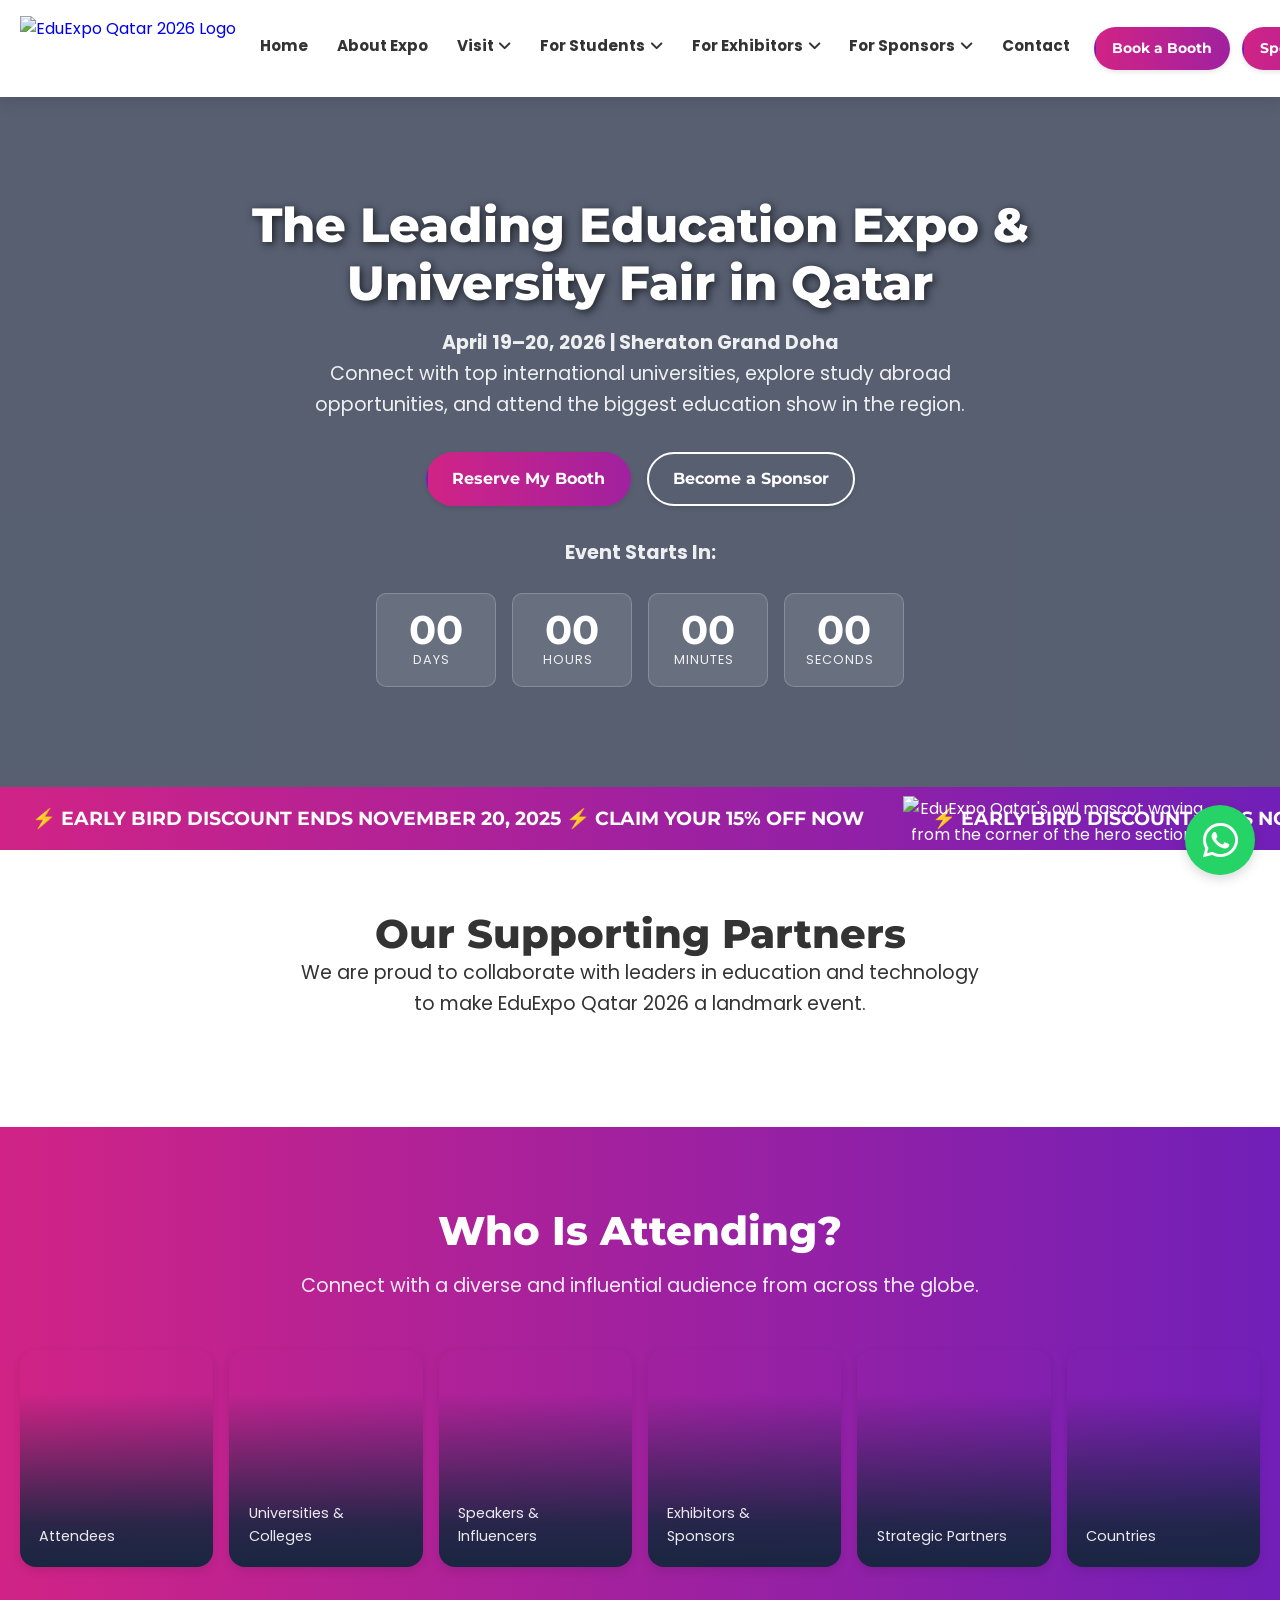
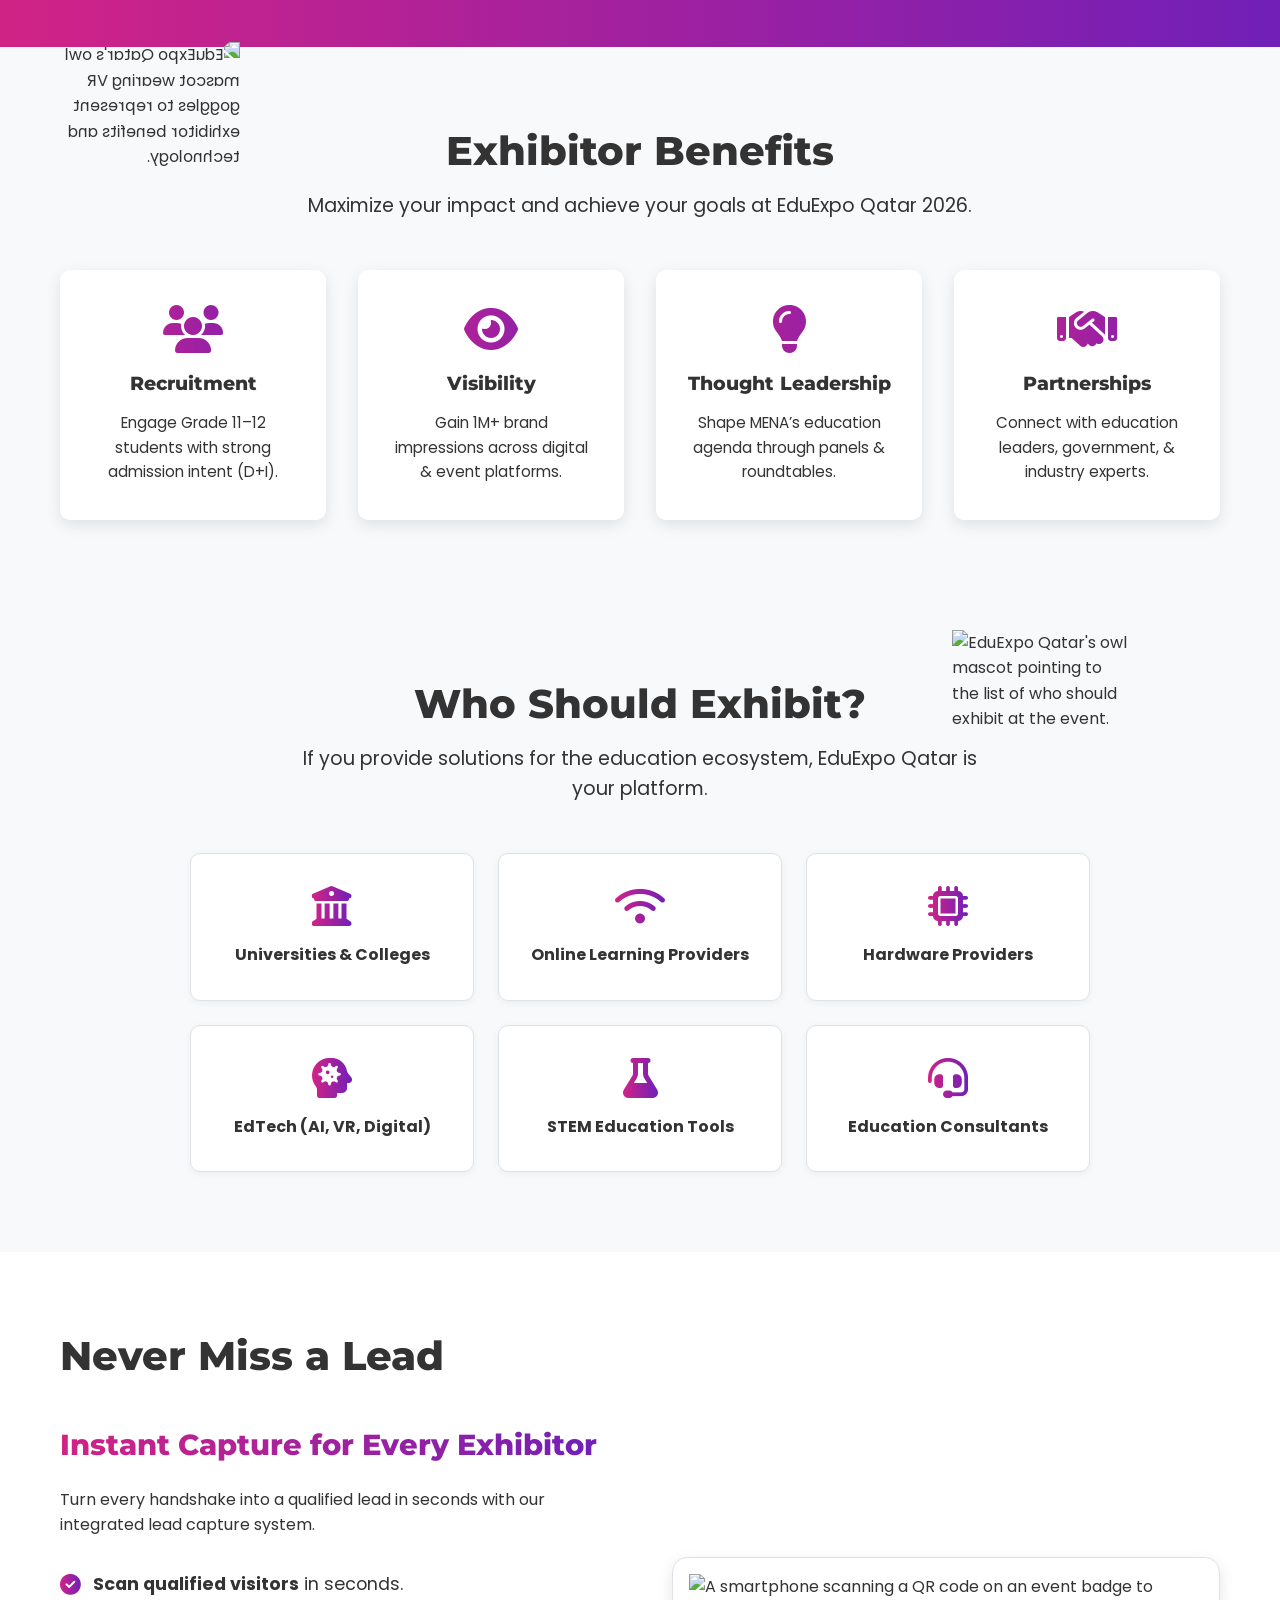
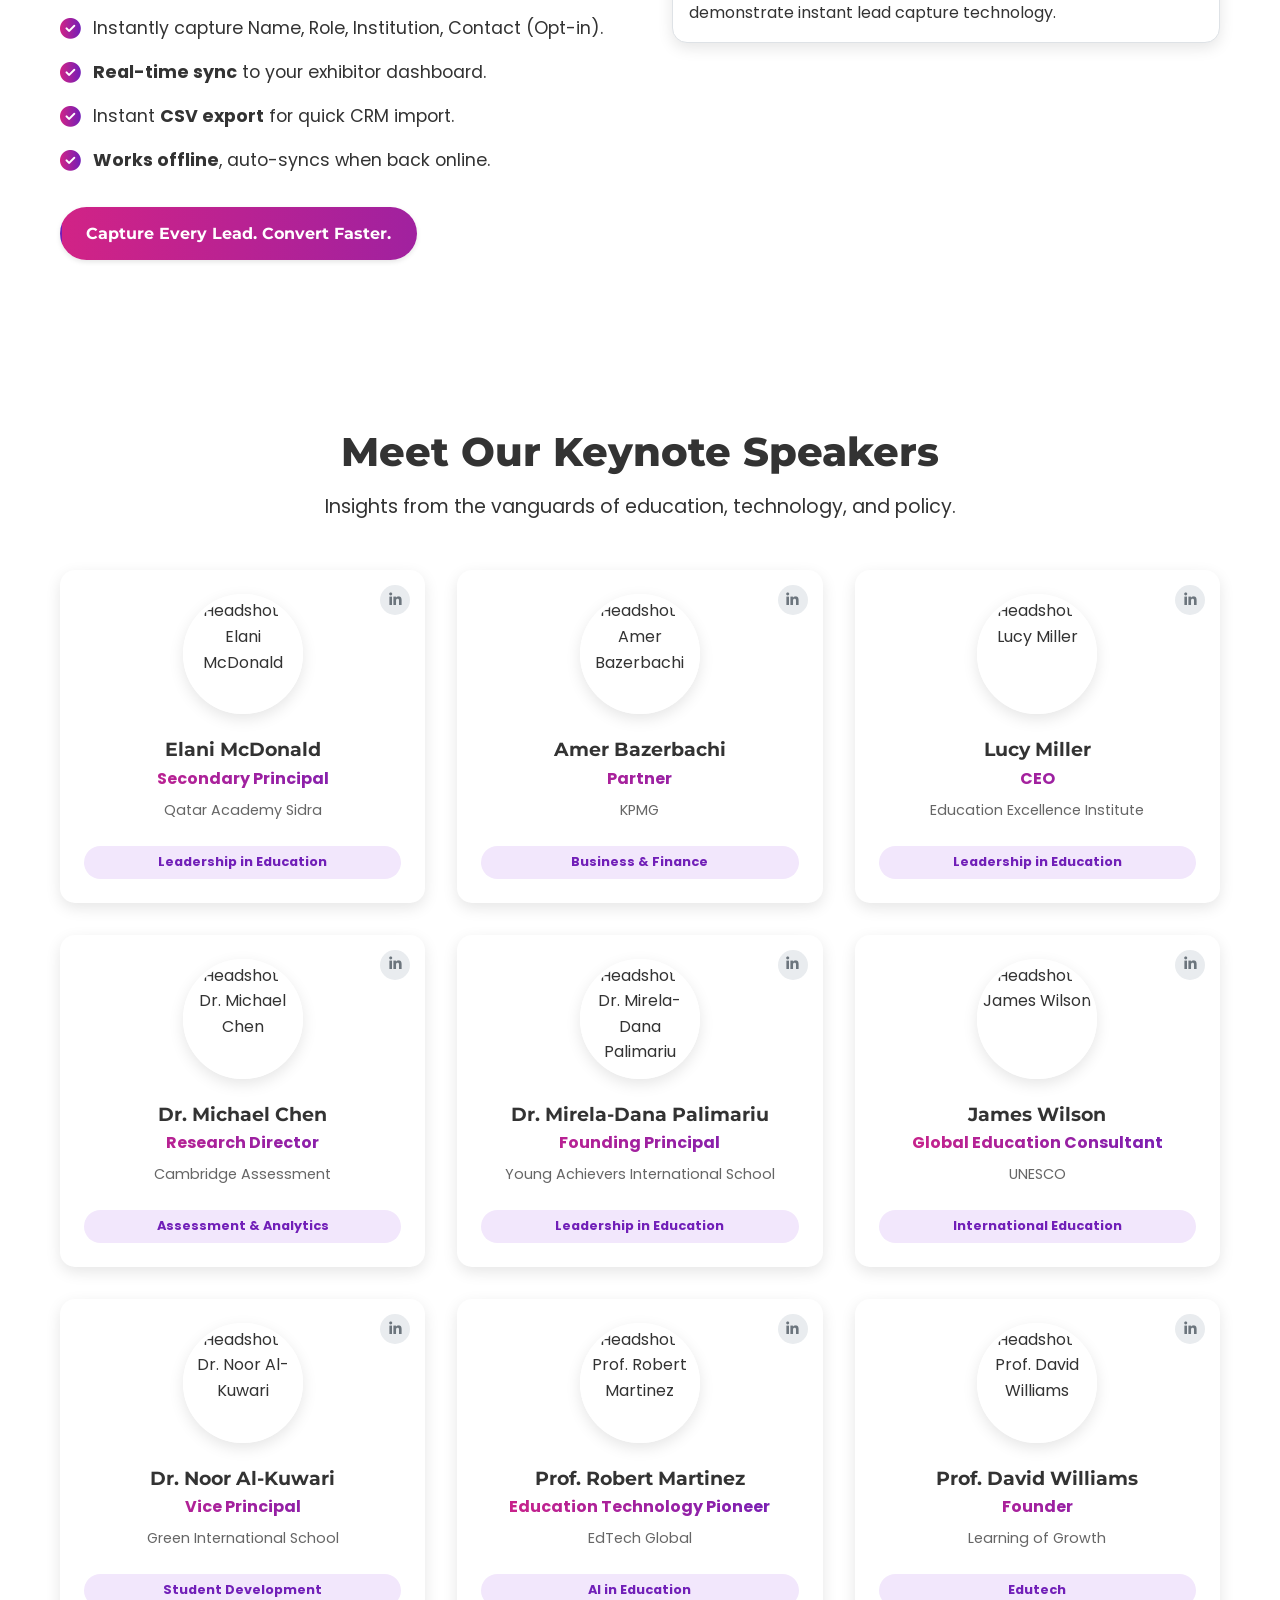
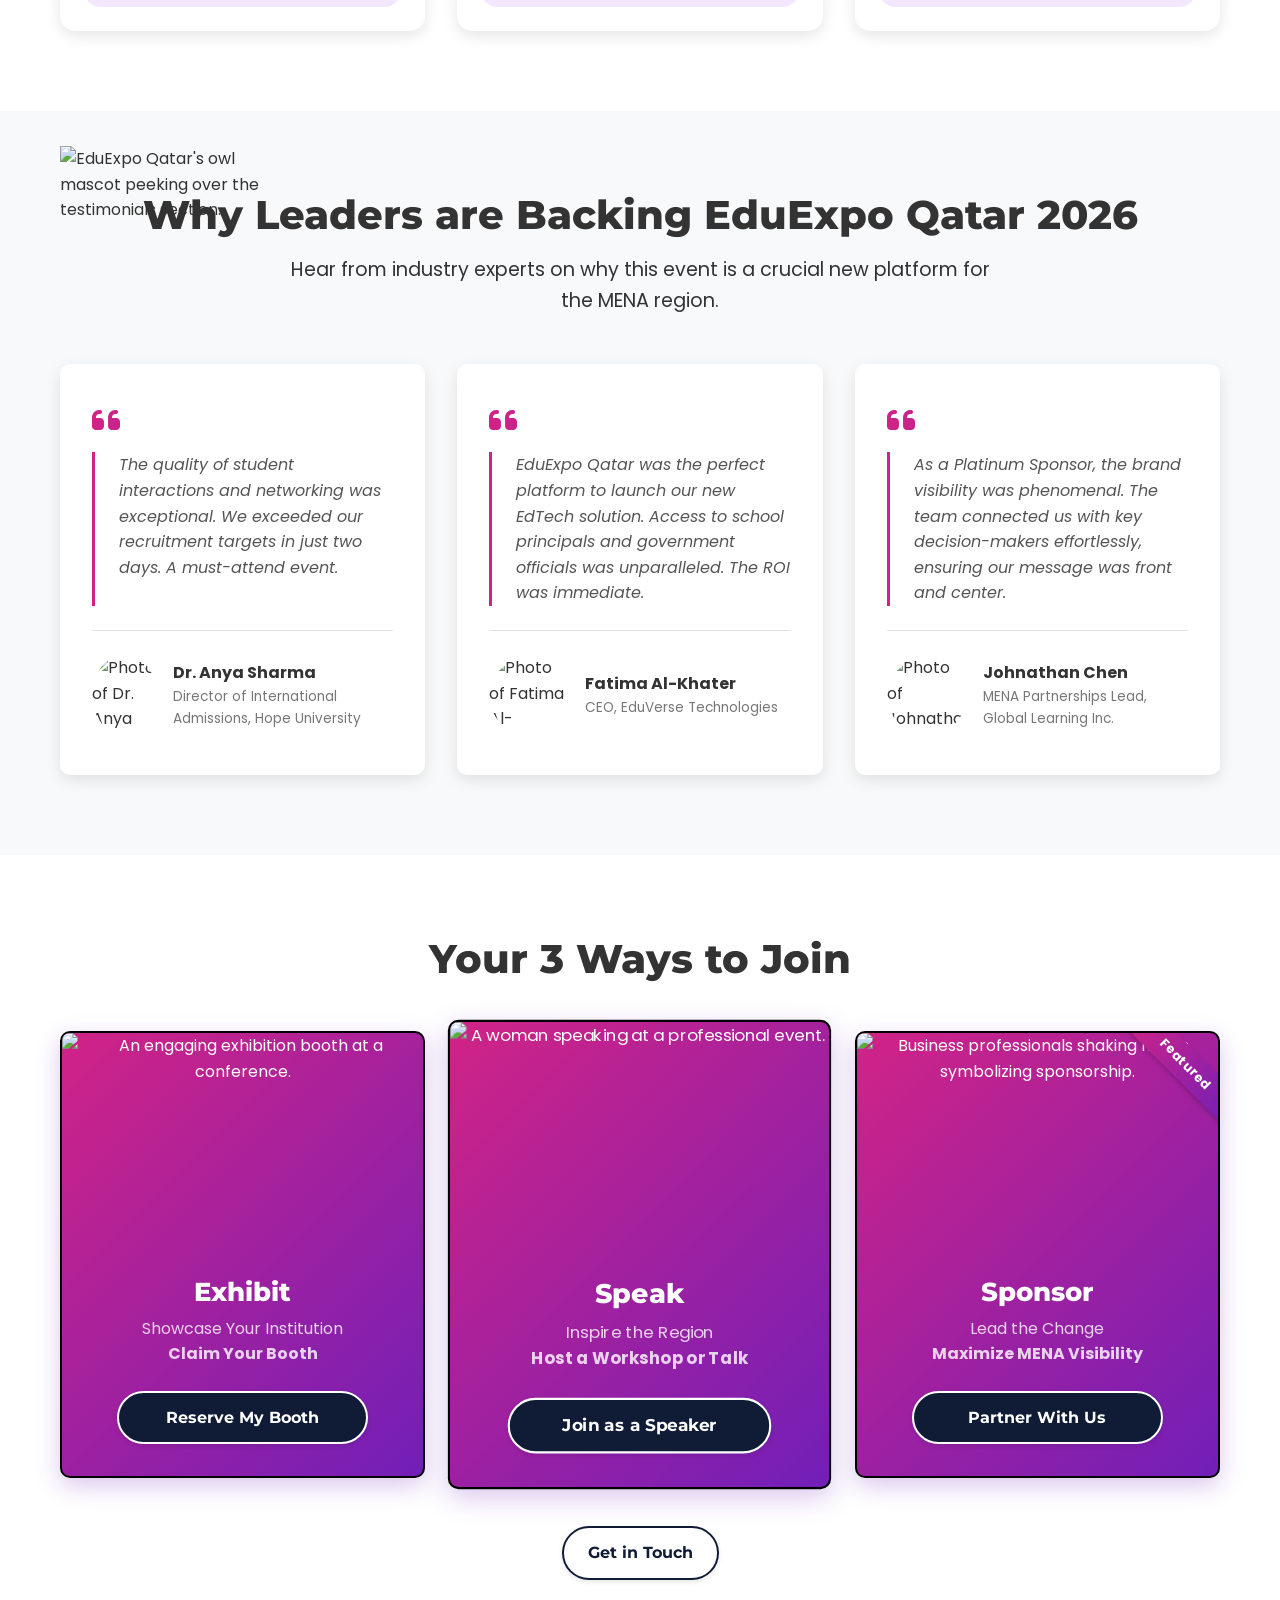
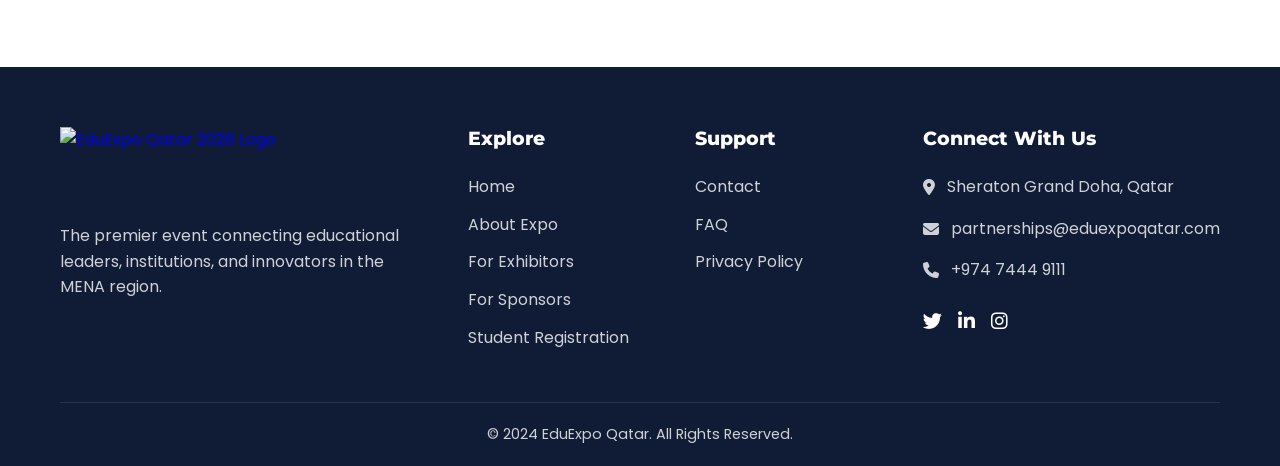
==== commit 673fcb50: "Updated index.html" ====
--- a/index.html
+++ b/index.html
@@ -4,18 +4,87 @@
 <head>
     <meta charset="UTF-8">
     <meta name="viewport" content="width=device-width, initial-scale=1.0">
-    <title>QATAR EDUCATION LEADERSHIP EXPO 2026</title>
+    <meta name="description" content="Join EduExpo Qatar 2026, the leading education expo and university fair in Qatar (معرض التعليم الدولي). Explore study abroad options, meet top universities, and discover your future. Register free!">
+    <title>EduExpo Qatar 2026 | International University Fair</title>
     <link rel="stylesheet" href="index.css">
     <link rel="preconnect" href="https://fonts.googleapis.com">
     <link rel="preconnect" href="https://fonts.gstatic.com" crossorigin>
     <link href="https://fonts.googleapis.com/css2?family=Montserrat:wght@400;700;800&family=Poppins:wght@400;700&display=swap" rel="stylesheet">
     <link rel="stylesheet" href="https://cdnjs.cloudflare.com/ajax/libs/font-awesome/6.5.2/css/all.min.css">
+<script type="importmap">
+{
+  "imports": {
+    "path": "https://aistudiocdn.com/path@^0.12.7",
+    "vite": "https://aistudiocdn.com/vite@^7.1.12",
+    "glob": "https://aistudiocdn.com/glob@^11.0.3",
+    "url": "https://aistudiocdn.com/url@^0.11.4"
+  }
+}
+</script>
+    <script type="application/ld+json">
+    [
+      {
+        "@context": "https://schema.org",
+        "@type": "Event",
+        "name": "EduExpo Qatar 2026",
+        "startDate": "2026-04-19T08:00",
+        "endDate": "2026-04-20T17:00",
+        "eventAttendanceMode": "https://schema.org/OfflineEventAttendanceMode",
+        "eventStatus": "https://schema.org/EventScheduled",
+        "location": {
+          "@type": "Place",
+          "name": "Sheraton Grand Doha Resort & Convention Hotel",
+          "address": {
+            "@type": "PostalAddress",
+            "streetAddress": "Al Corniche Street",
+            "addressLocality": "Doha",
+            "addressCountry": "QA"
+          }
+        },
+        "image": [
+          "https://res.cloudinary.com/dj3vhocuf/image/upload/v1761210698/logo500x250_i8opbv.png"
+         ],
+        "description": "The premier education expo in the MENA region, connecting universities, EdTech innovators, and industry leaders with over 4,000 students, parents, and professionals.",
+        "organizer": {
+          "@type": "Organization",
+          "name": "Student Diwan",
+          "url": "/index.html"
+        },
+        "offers": {
+          "@type": "Offer",
+          "url": "/student-registration.html",
+          "price": "0",
+          "priceCurrency": "QAR",
+          "availability": "https://schema.org/InStock",
+          "validFrom": "2024-07-31"
+        }
+      },
+      {
+        "@context": "https://schema.org",
+        "@type": "Organization",
+        "name": "EduExpo Qatar 2026",
+        "url": "/index.html",
+        "logo": "https://res.cloudinary.com/dj3vhocuf/image/upload/v1761210698/logo500x250_i8opbv.png",
+        "sameAs": [
+          "https://twitter.com/qatarexpo2026",
+          "https://linkedin.com/company/qatarexpo2026",
+          "https://instagram.com/qatarexpo2026"
+        ],
+        "contactPoint": {
+          "@type": "ContactPoint",
+          "telephone": "+974-7444-9111",
+          "contactType": "Customer Service",
+          "email": "partnerships@eduexpoqatar.com"
+        }
+      }
+    ]
+    </script>
 </head>
 <body>
 
     <header class="main-header" id="main-header">
         <div class="container">
-            <a href="index.html" class="logo"><img src="https://res.cloudinary.com/dj3vhocuf/image/upload/v1761210698/logo500x250_i8opbv.png" alt="QELE 2026 Logo"></a>
+            <a href="index.html" class="logo"><img src="https://res.cloudinary.com/dj3vhocuf/image/upload/v1761210698/logo500x250_i8opbv.png" alt="EduExpo Qatar 2026 Logo"></a>
             <button class="nav-toggle" aria-controls="main-nav" aria-expanded="false" aria-label="Toggle navigation">
                 <span class="hamburger-box">
                     <span class="hamburger-inner"></span>
@@ -77,11 +146,11 @@
             </video>
             <div class="container hero-content">
                 <div class="hero-text">
-                    <h1>Join the Region's Most Impactful Education Expo</h1>
+                    <h1>The Leading Education Expo & University Fair in Qatar</h1>
                     <p>
-                        <strong>April 19–20, 2026 | Sheraton Grand Doha Resort & Convention Hotel</strong>
+                        <strong>April 19–20, 2026 | Sheraton Grand Doha</strong>
                         <br>
-                        Organized by Student Diwan, Qatar's leading EdTech platform
+                        Connect with top international universities, explore study abroad opportunities, and attend the biggest education show in the region.
                     </p>
                     <div class="cta-group">
                         <a href="booth-registration.html" id="hero-cta-booth" class="btn btn-primary">Reserve My Booth</a>
@@ -110,7 +179,7 @@
                     </div>
                 </div>
             </div>
-            <img src="https://res.cloudinary.com/dj3vhocuf/image/upload/v1762076632/Untitled_design_-_2025-11-02T150232.925_lhutvk.png" alt="QELE Mascot" class="hero-mascot">
+            <img src="https://res.cloudinary.com/dj3vhocuf/image/upload/v1762076632/Untitled_design_-_2025-11-02T150232.925_lhutvk.png" alt="EduExpo Qatar's owl mascot waving from the corner of the hero section." class="hero-mascot">
         </section>
         
         <!-- Scrolling Banner -->
@@ -125,7 +194,7 @@
         <section id="home-partners">
              <div class="container">
                 <h2>Our Supporting Partners</h2>
-                <p class="subtitle">We are proud to collaborate with leaders in education and technology to make QELE 2026 a landmark event.</p>
+                <p class="subtitle">We are proud to collaborate with leaders in education and technology to make EduExpo Qatar 2026 a landmark event.</p>
                 <div class="logo-grid" id="home-partners-grid">
                     <!-- Partner logos will be injected here by JS -->
                 </div>
@@ -169,9 +238,9 @@
         <!-- EXHIBITOR BENEFITS SECTION (NEW) -->
         <section id="exhibitor-benefits" class="bg-surface section-angled-top">
             <div class="container">
-                <img src="https://res.cloudinary.com/dj3vhocuf/image/upload/v1762076630/owl-vr_mev0of.png" alt="QELE Mascot" class="benefits-mascot">
+                <img src="https://res.cloudinary.com/dj3vhocuf/image/upload/v1762076630/owl-vr_mev0of.png" alt="EduExpo Qatar's owl mascot wearing VR goggles to represent exhibitor benefits and technology." class="benefits-mascot">
                  <h2>Exhibitor Benefits</h2>
-                 <p class="subtitle">Maximize your impact and achieve your goals at QELE 2026.</p>
+                 <p class="subtitle">Maximize your impact and achieve your goals at EduExpo Qatar 2026.</p>
                  <div class="benefits-grid">
                     <div class="benefit-card">
                         <i class="fas fa-users"></i>
@@ -201,8 +270,8 @@
         <section id="who-should-exhibit" class="bg-surface">
             <div class="container">
                 <h2>Who Should Exhibit?</h2>
-                <p class="subtitle">If you provide solutions for the education ecosystem, QELE is your platform.</p>
-                <img src="https://res.cloudinary.com/dj3vhocuf/image/upload/v1762076631/owl-experience_wn76zs.png" alt="QELE Mascot" class="exhibit-mascot">
+                <p class="subtitle">If you provide solutions for the education ecosystem, EduExpo Qatar is your platform.</p>
+                <img src="https://res.cloudinary.com/dj3vhocuf/image/upload/v1762076631/owl-experience_wn76zs.png" alt="EduExpo Qatar's owl mascot pointing to the list of who should exhibit at the event." class="exhibit-mascot">
                 <div class="exhibitor-types-grid">
                     <div class="exhibitor-type-card">
                         <i class="fas fa-university"></i>
@@ -250,7 +319,7 @@
                         <a href="booth-registration.html" class="btn btn-primary">Capture Every Lead. Convert Faster.</a>
                     </div>
                     <div class="lead-capture-image">
-                        <img src="https://cdn0030.qrcodechimp.com/blog/wp-content/uploads/2025/05/Badge-scanning.png" alt="Phone scanning a QR code for lead capture">
+                        <img src="https://cdn0030.qrcodechimp.com/blog/wp-content/uploads/2025/05/Badge-scanning.png" alt="A smartphone scanning a QR code on an event badge to demonstrate instant lead capture technology.">
                     </div>
                 </div>
             </div>
@@ -368,8 +437,8 @@
         <!-- 7. TESTIMONIALS -->
         <section id="testimonials" class="bg-surface">
             <div class="container">
-                <img src="https://res.cloudinary.com/dj3vhocuf/image/upload/v1762076631/owl-tech.2_qxwqmx.png" alt="QELE Mascot" class="testimonials-mascot">
-                <h2>Why Leaders are Backing QELE 2026</h2>
+                <img src="https://res.cloudinary.com/dj3vhocuf/image/upload/v1762076631/owl-tech.2_qxwqmx.png" alt="EduExpo Qatar's owl mascot peeking over the testimonials section." class="testimonials-mascot">
+                <h2>Why Leaders are Backing EduExpo Qatar 2026</h2>
                 <p class="subtitle">Hear from industry experts on why this event is a crucial new platform for the MENA region.</p>
                 <div class="testimonials-grid">
                     <div class="testimonial-card">
@@ -385,7 +454,7 @@
                     </div>
                      <div class="testimonial-card">
                         <i class="fas fa-quote-left"></i>
-                        <blockquote>QELE was the perfect platform to launch our new EdTech solution. Access to school principals and government officials was unparalleled. The ROI was immediate.</blockquote>
+                        <blockquote>EduExpo Qatar was the perfect platform to launch our new EdTech solution. Access to school principals and government officials was unparalleled. The ROI was immediate.</blockquote>
                         <div class="testimonial-author">
                             <img src="https://res.cloudinary.com/dj3vhocuf/image/upload/v1761480348/Untitled_design_-_2025-10-26T173334.694_svfkm0.png" alt="Photo of Fatima Al-Khater.">
                             <div>
@@ -460,7 +529,7 @@
         <div class="container">
             <div class="footer-grid">
                 <div class="footer-col">
-                    <a href="index.html" class="logo"><img src="https://res.cloudinary.com/dj3vhocuf/image/upload/v1761223357/logo-white_1_pqcaph.png" alt="QELE 2026 Logo"></a>
+                    <a href="index.html" class="logo"><img src="https://res.cloudinary.com/dj3vhocuf/image/upload/v1761223357/logo-white_1_pqcaph.png" alt="EduExpo Qatar 2026 Logo"></a>
                     <p>The premier event connecting educational leaders, institutions, and innovators in the MENA region.</p>
                 </div>
                 <div class="footer-col">
@@ -505,7 +574,7 @@
                 </div>
             </div>
             <div class="footer-bottom">
-                <p>&copy; 2024 QELE. All Rights Reserved.</p>
+                <p>&copy; 2024 EduExpo Qatar. All Rights Reserved.</p>
             </div>
         </div>
     </footer>
--- a/index.css
+++ b/index.css
@@ -1,4 +1,3 @@
-
 
 :root {
     --gradient: linear-gradient(to right, #d12386, #711fb8);
@@ -192,6 +191,7 @@
 .has-dropdown.dropdown-open > .dropdown-menu {
     opacity: 1;
     visibility: visible;
+    margin-left: 150px;
     transform: translateX(-50%) translateY(0);
 }
 
@@ -1779,6 +1779,7 @@
     display: grid;
     grid-template-columns: 1fr 1fr;
     gap: 1.5rem;
+    align-items: start;
 }
 .form-group {
     margin-bottom: 1.5rem;
@@ -2539,38 +2540,40 @@
     font-size: 0.9rem;
     margin: 0;
 }
-.file-upload-wrapper {
-    position: relative;
-    width: 100%;
-}
-.file-upload-input {
-    position: absolute;
-    width: 100%;
-    height: 100%;
-    opacity: 0;
-    cursor: pointer;
-}
-.file-upload-label {
+
+/* Visually hide an element but keep it accessible */
+.visually-hidden {
+    position: absolute;
+    width: 1px;
+    height: 1px;
+    padding: 0;
+    margin: -1px;
+    overflow: hidden;
+    clip: rect(0, 0, 0, 0);
+    white-space: nowrap;
+    border: 0;
+}
+
+/* New File Upload UI on the form */
+.file-upload-ui {
     display: flex;
     align-items: center;
-    justify-content: center;
-    gap: 0.75rem;
-    padding: 12px 15px;
-    border: 1px solid var(--border-color);
-    border-radius: 8px;
-    cursor: pointer;
-    transition: background-color 0.3s;
-}
-.file-upload-label:hover {
-    background-color: var(--surface-color);
-}
-.file-upload-input:focus + .file-upload-label {
-    border-color: #711fb8;
-    box-shadow: 0 0 0 3px rgba(113, 31, 184, 0.2);
-}
-.file-upload-text {
-    font-weight: normal;
-}
+    gap: 1rem;
+}
+.file-upload-btn {
+    flex-shrink: 0;
+}
+.file-upload-btn i {
+    margin-right: 0.5rem;
+}
+.file-name-display {
+    font-style: italic;
+    color: #555;
+    white-space: nowrap;
+    overflow: hidden;
+    text-overflow: ellipsis;
+}
+
 #speaker-registration-form-section .form-group-consent {
     display: block;
 }
@@ -2592,6 +2595,7 @@
 .consent-radio-item label {
     margin: 0;
     font-weight: normal;
+    margin-top: 8px;
 }
 
 
@@ -3519,15 +3523,14 @@
 }
 
 .contact-faq-mascot {
-   position: absolute;
-    width: 200px;
+    position: absolute;
+    width: 160px;
     height: auto;
-    top: -175px;
-    left: -1%;
-    transform: translateX(-50%);
+    top: -135px;
+    left: 1%;
+    transform: translateX(-50%) scaleX(-1);
     z-index: 5;
     pointer-events: none;
-    transform: scaleX(-1);
 }
 
 @media (max-width: 1200px) {
@@ -3635,4 +3638,4 @@
         width: 100%;
         text-align: center;
     }
-}+}
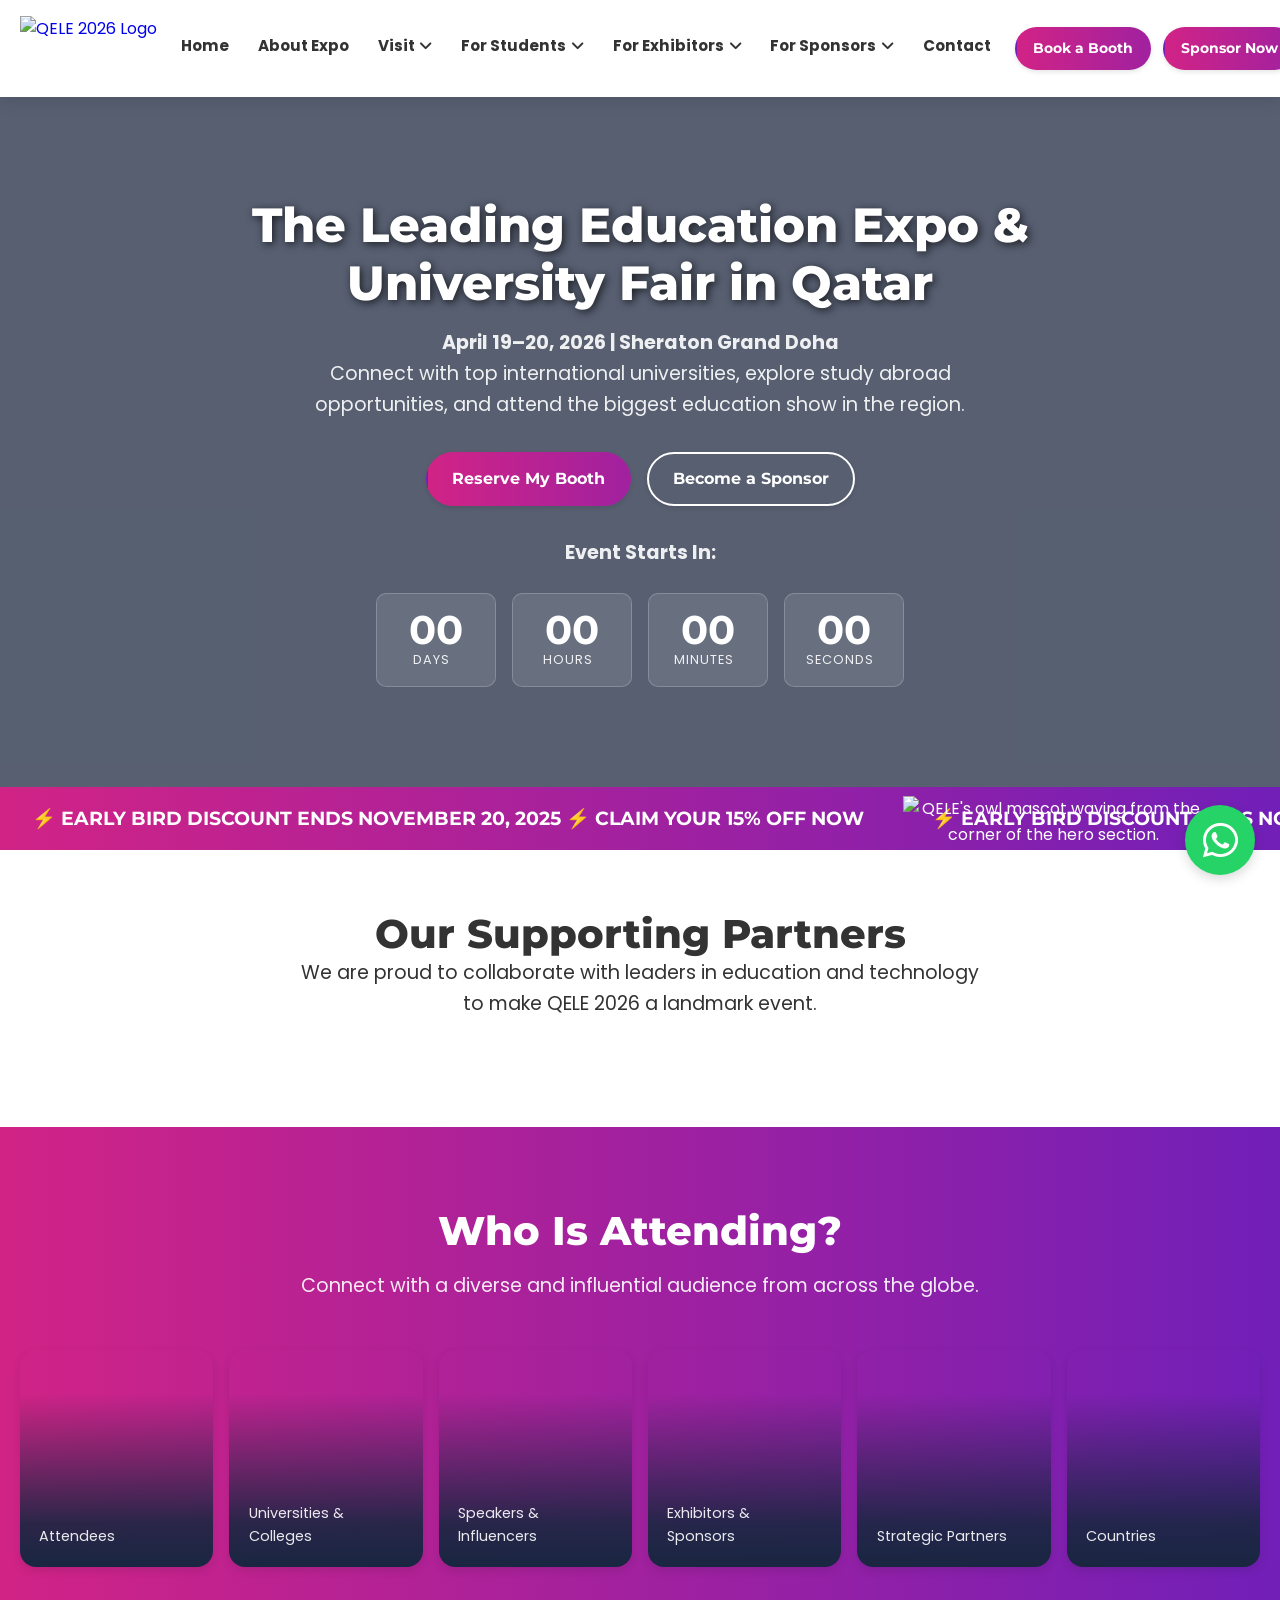
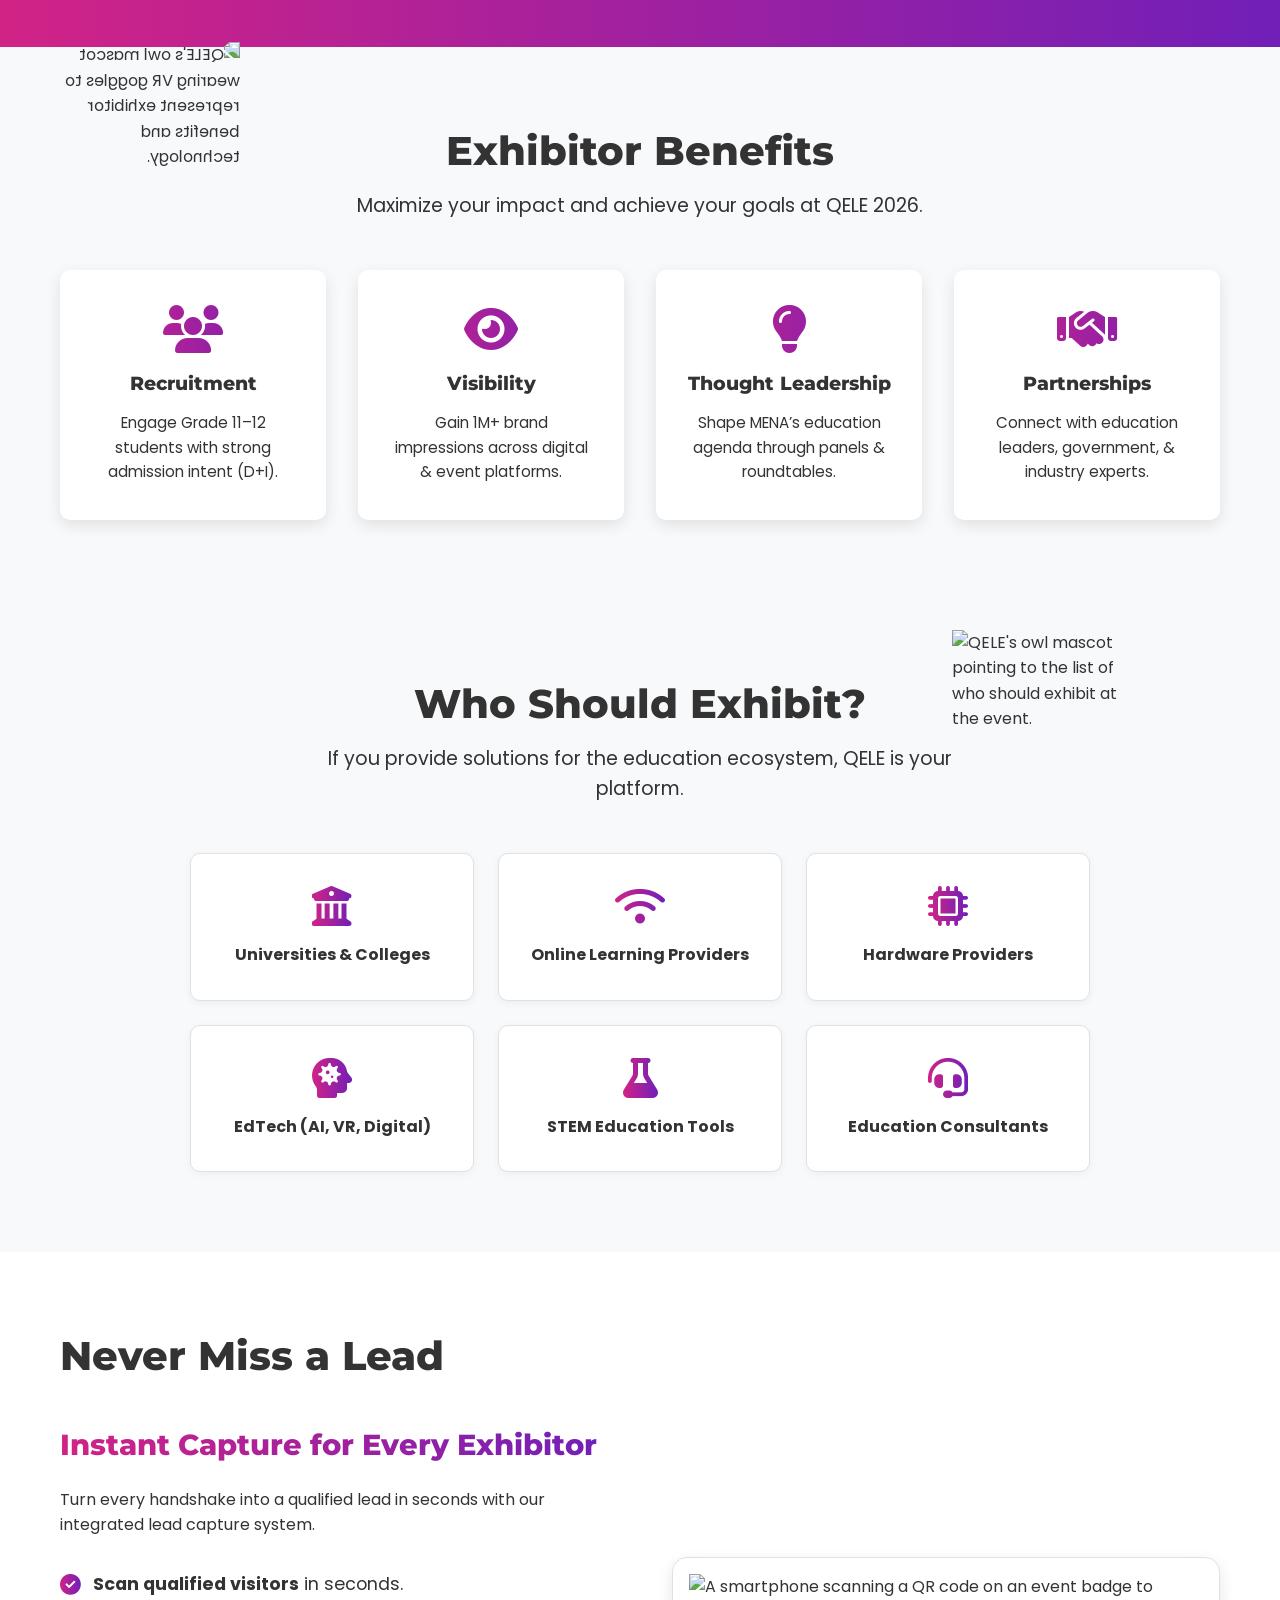
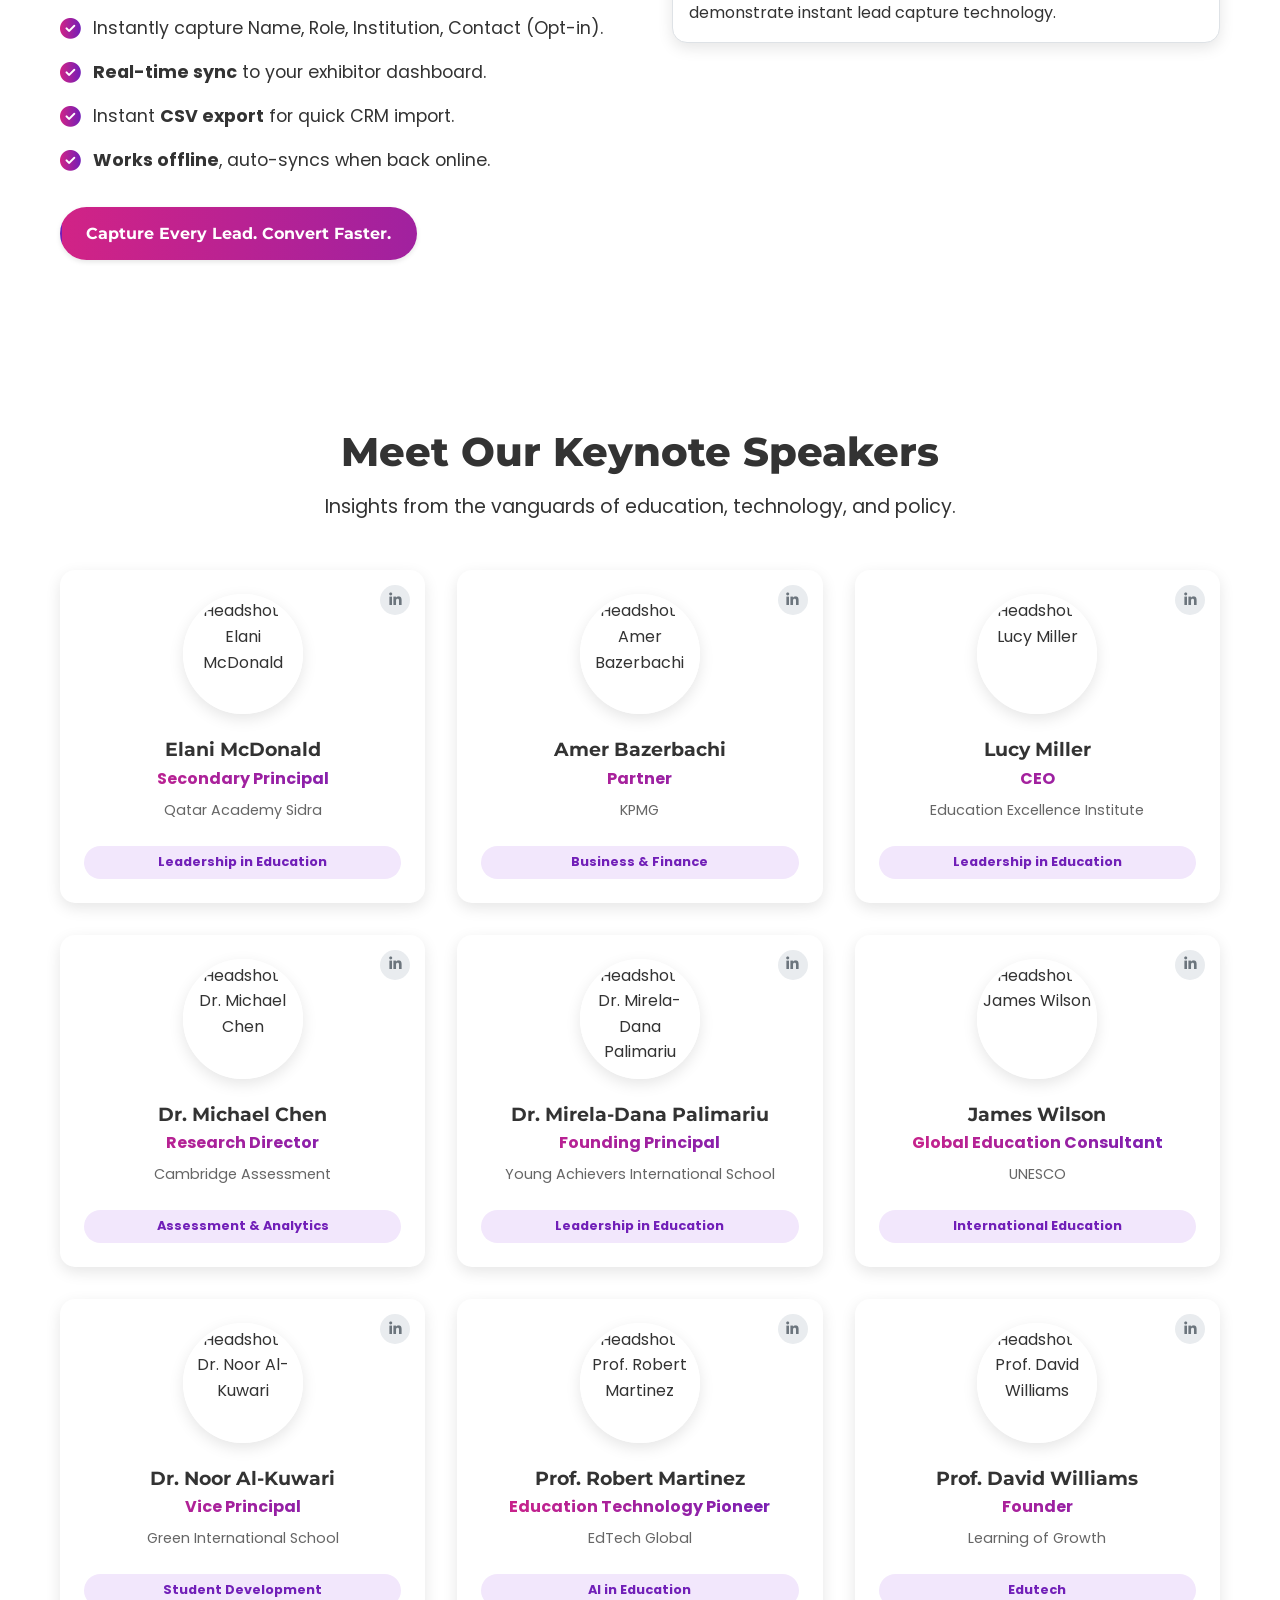
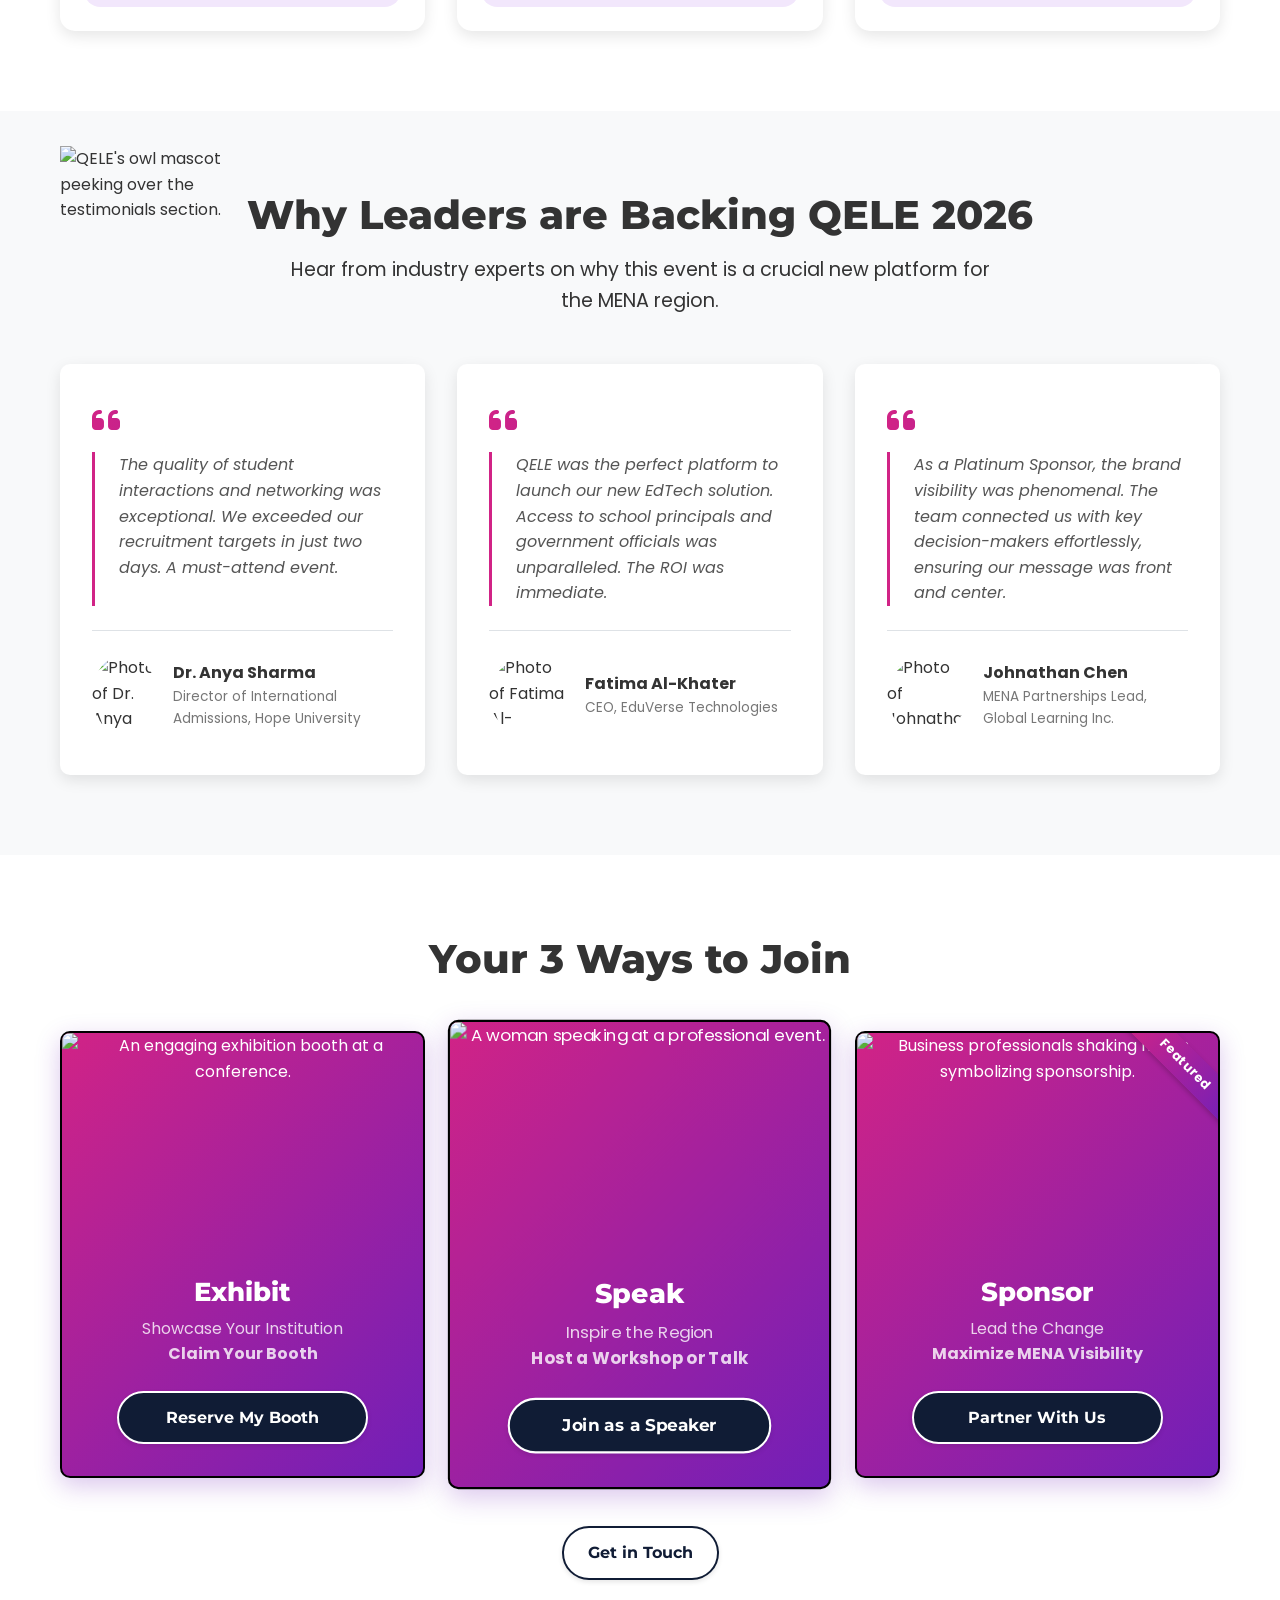
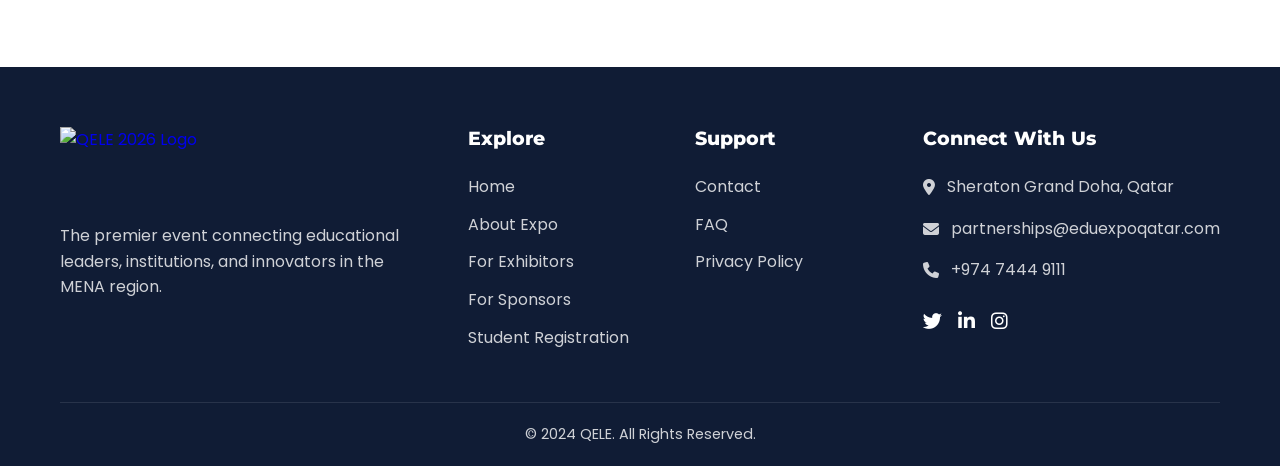
==== commit e60a21ae: "Updated index.html" ====
--- a/index.html
+++ b/index.html
@@ -4,8 +4,8 @@
 <head>
     <meta charset="UTF-8">
     <meta name="viewport" content="width=device-width, initial-scale=1.0">
-    <meta name="description" content="Join EduExpo Qatar 2026, the leading education expo and university fair in Qatar (معرض التعليم الدولي). Explore study abroad options, meet top universities, and discover your future. Register free!">
-    <title>EduExpo Qatar 2026 | International University Fair</title>
+    <meta name="description" content="Join QELE 2026, the leading education expo and university fair in Qatar (معرض التعليم الدولي). Explore study abroad options, meet top universities, and discover your future. Register free!">
+    <title>Education Expo Qatar 2026 | معرض التعليم قطر | QELE</title>
     <link rel="stylesheet" href="index.css">
     <link rel="preconnect" href="https://fonts.googleapis.com">
     <link rel="preconnect" href="https://fonts.gstatic.com" crossorigin>
@@ -26,7 +26,7 @@
       {
         "@context": "https://schema.org",
         "@type": "Event",
-        "name": "EduExpo Qatar 2026",
+        "name": "QATAR EDUCATION LEADERSHIP EXPO 2026 (QELE)",
         "startDate": "2026-04-19T08:00",
         "endDate": "2026-04-20T17:00",
         "eventAttendanceMode": "https://schema.org/OfflineEventAttendanceMode",
@@ -62,7 +62,7 @@
       {
         "@context": "https://schema.org",
         "@type": "Organization",
-        "name": "EduExpo Qatar 2026",
+        "name": "QATAR EDUCATION LEADERSHIP EXPO 2026 (QELE)",
         "url": "/index.html",
         "logo": "https://res.cloudinary.com/dj3vhocuf/image/upload/v1761210698/logo500x250_i8opbv.png",
         "sameAs": [
@@ -84,7 +84,7 @@
 
     <header class="main-header" id="main-header">
         <div class="container">
-            <a href="index.html" class="logo"><img src="https://res.cloudinary.com/dj3vhocuf/image/upload/v1761210698/logo500x250_i8opbv.png" alt="EduExpo Qatar 2026 Logo"></a>
+            <a href="index.html" class="logo"><img src="https://res.cloudinary.com/dj3vhocuf/image/upload/v1761210698/logo500x250_i8opbv.png" alt="QELE 2026 Logo"></a>
             <button class="nav-toggle" aria-controls="main-nav" aria-expanded="false" aria-label="Toggle navigation">
                 <span class="hamburger-box">
                     <span class="hamburger-inner"></span>
@@ -179,7 +179,7 @@
                     </div>
                 </div>
             </div>
-            <img src="https://res.cloudinary.com/dj3vhocuf/image/upload/v1762076632/Untitled_design_-_2025-11-02T150232.925_lhutvk.png" alt="EduExpo Qatar's owl mascot waving from the corner of the hero section." class="hero-mascot">
+            <img src="https://res.cloudinary.com/dj3vhocuf/image/upload/v1762076632/Untitled_design_-_2025-11-02T150232.925_lhutvk.png" alt="QELE's owl mascot waving from the corner of the hero section." class="hero-mascot">
         </section>
         
         <!-- Scrolling Banner -->
@@ -194,7 +194,7 @@
         <section id="home-partners">
              <div class="container">
                 <h2>Our Supporting Partners</h2>
-                <p class="subtitle">We are proud to collaborate with leaders in education and technology to make EduExpo Qatar 2026 a landmark event.</p>
+                <p class="subtitle">We are proud to collaborate with leaders in education and technology to make QELE 2026 a landmark event.</p>
                 <div class="logo-grid" id="home-partners-grid">
                     <!-- Partner logos will be injected here by JS -->
                 </div>
@@ -238,9 +238,9 @@
         <!-- EXHIBITOR BENEFITS SECTION (NEW) -->
         <section id="exhibitor-benefits" class="bg-surface section-angled-top">
             <div class="container">
-                <img src="https://res.cloudinary.com/dj3vhocuf/image/upload/v1762076630/owl-vr_mev0of.png" alt="EduExpo Qatar's owl mascot wearing VR goggles to represent exhibitor benefits and technology." class="benefits-mascot">
+                <img src="https://res.cloudinary.com/dj3vhocuf/image/upload/v1762076630/owl-vr_mev0of.png" alt="QELE's owl mascot wearing VR goggles to represent exhibitor benefits and technology." class="benefits-mascot">
                  <h2>Exhibitor Benefits</h2>
-                 <p class="subtitle">Maximize your impact and achieve your goals at EduExpo Qatar 2026.</p>
+                 <p class="subtitle">Maximize your impact and achieve your goals at QELE 2026.</p>
                  <div class="benefits-grid">
                     <div class="benefit-card">
                         <i class="fas fa-users"></i>
@@ -270,8 +270,8 @@
         <section id="who-should-exhibit" class="bg-surface">
             <div class="container">
                 <h2>Who Should Exhibit?</h2>
-                <p class="subtitle">If you provide solutions for the education ecosystem, EduExpo Qatar is your platform.</p>
-                <img src="https://res.cloudinary.com/dj3vhocuf/image/upload/v1762076631/owl-experience_wn76zs.png" alt="EduExpo Qatar's owl mascot pointing to the list of who should exhibit at the event." class="exhibit-mascot">
+                <p class="subtitle">If you provide solutions for the education ecosystem, QELE is your platform.</p>
+                <img src="https://res.cloudinary.com/dj3vhocuf/image/upload/v1762076631/owl-experience_wn76zs.png" alt="QELE's owl mascot pointing to the list of who should exhibit at the event." class="exhibit-mascot">
                 <div class="exhibitor-types-grid">
                     <div class="exhibitor-type-card">
                         <i class="fas fa-university"></i>
@@ -437,8 +437,8 @@
         <!-- 7. TESTIMONIALS -->
         <section id="testimonials" class="bg-surface">
             <div class="container">
-                <img src="https://res.cloudinary.com/dj3vhocuf/image/upload/v1762076631/owl-tech.2_qxwqmx.png" alt="EduExpo Qatar's owl mascot peeking over the testimonials section." class="testimonials-mascot">
-                <h2>Why Leaders are Backing EduExpo Qatar 2026</h2>
+                <img src="https://res.cloudinary.com/dj3vhocuf/image/upload/v1762076631/owl-tech.2_qxwqmx.png" alt="QELE's owl mascot peeking over the testimonials section." class="testimonials-mascot">
+                <h2>Why Leaders are Backing QELE 2026</h2>
                 <p class="subtitle">Hear from industry experts on why this event is a crucial new platform for the MENA region.</p>
                 <div class="testimonials-grid">
                     <div class="testimonial-card">
@@ -454,7 +454,7 @@
                     </div>
                      <div class="testimonial-card">
                         <i class="fas fa-quote-left"></i>
-                        <blockquote>EduExpo Qatar was the perfect platform to launch our new EdTech solution. Access to school principals and government officials was unparalleled. The ROI was immediate.</blockquote>
+                        <blockquote>QELE was the perfect platform to launch our new EdTech solution. Access to school principals and government officials was unparalleled. The ROI was immediate.</blockquote>
                         <div class="testimonial-author">
                             <img src="https://res.cloudinary.com/dj3vhocuf/image/upload/v1761480348/Untitled_design_-_2025-10-26T173334.694_svfkm0.png" alt="Photo of Fatima Al-Khater.">
                             <div>
@@ -529,7 +529,7 @@
         <div class="container">
             <div class="footer-grid">
                 <div class="footer-col">
-                    <a href="index.html" class="logo"><img src="https://res.cloudinary.com/dj3vhocuf/image/upload/v1761223357/logo-white_1_pqcaph.png" alt="EduExpo Qatar 2026 Logo"></a>
+                    <a href="index.html" class="logo"><img src="https://res.cloudinary.com/dj3vhocuf/image/upload/v1761223357/logo-white_1_pqcaph.png" alt="QELE 2026 Logo"></a>
                     <p>The premier event connecting educational leaders, institutions, and innovators in the MENA region.</p>
                 </div>
                 <div class="footer-col">
@@ -574,7 +574,7 @@
                 </div>
             </div>
             <div class="footer-bottom">
-                <p>&copy; 2024 EduExpo Qatar. All Rights Reserved.</p>
+                <p>&copy; 2024 QELE. All Rights Reserved.</p>
             </div>
         </div>
     </footer>
@@ -652,4 +652,4 @@
     <script src="https://unpkg.com/@panzoom/panzoom@4.5.1/dist/panzoom.min.js"></script>
     <script type="module" src="index.tsx"></script>
 </body>
-</html>
+</html>
